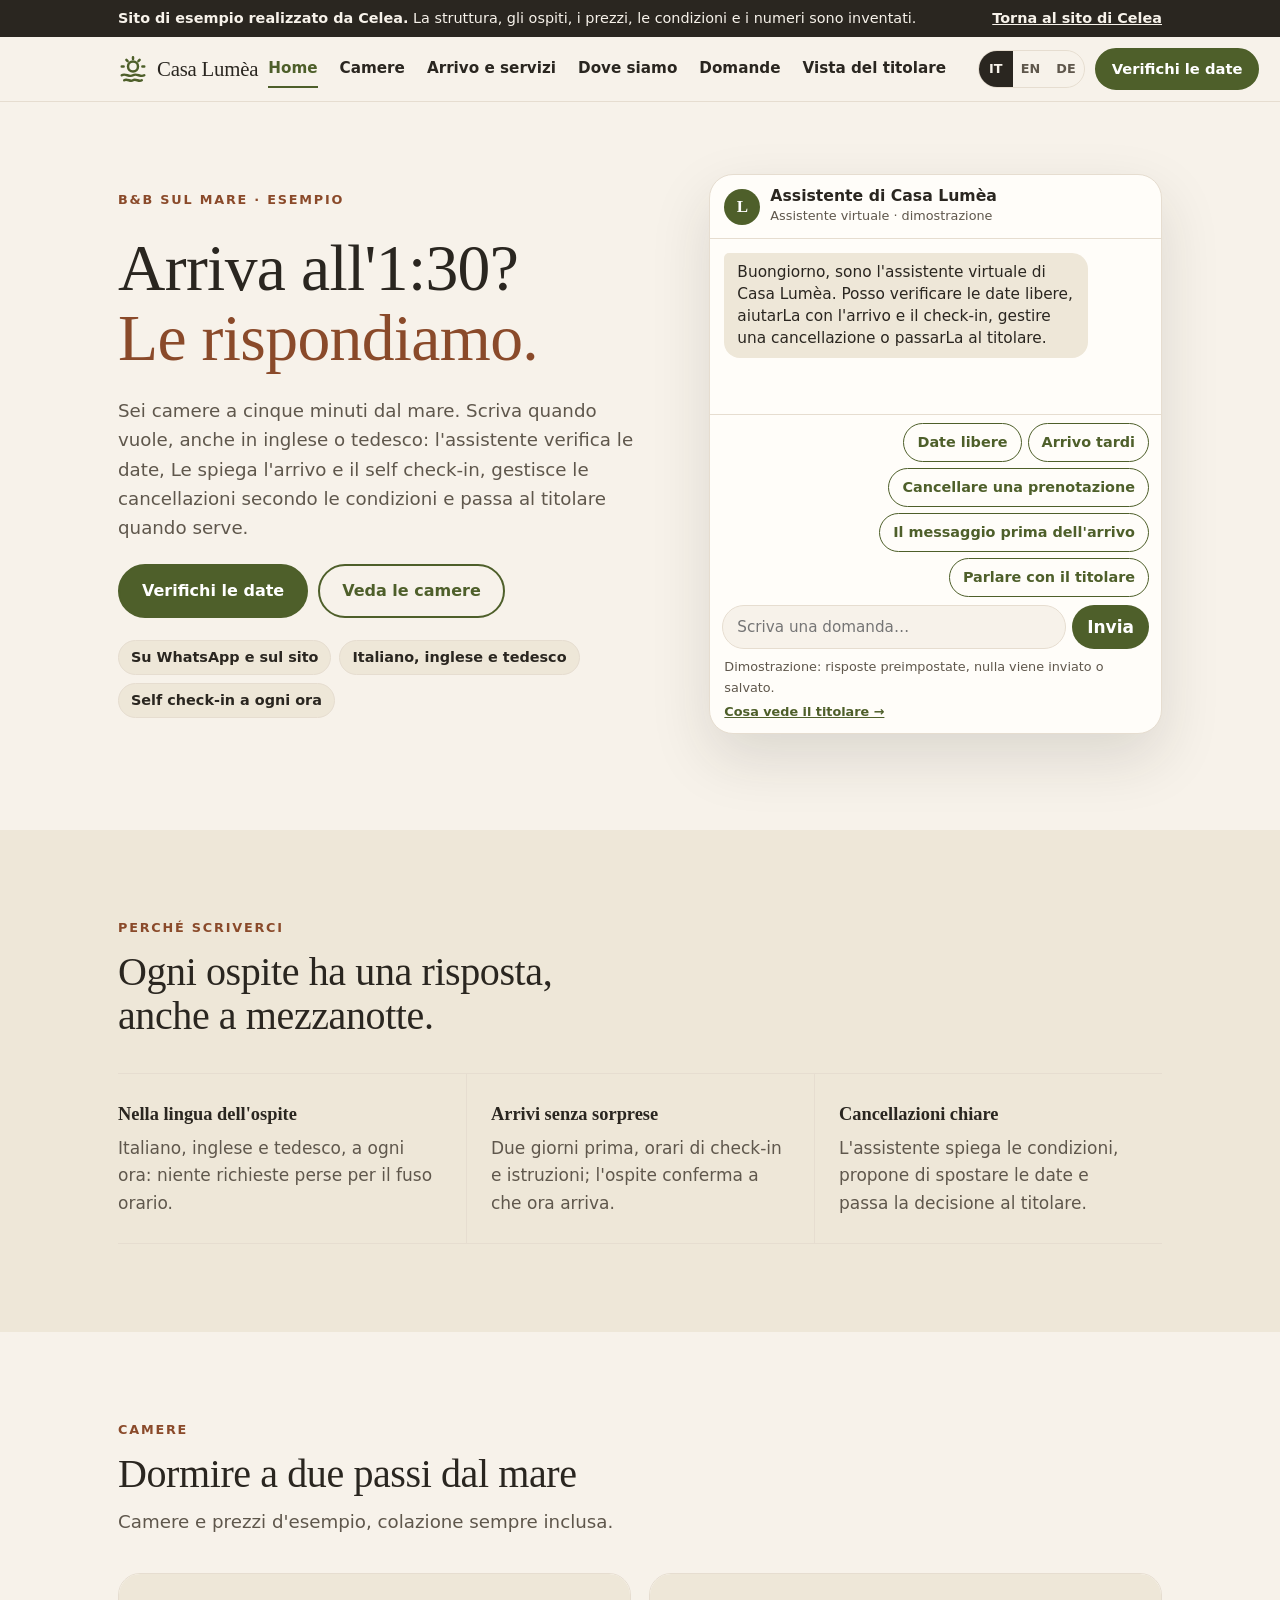
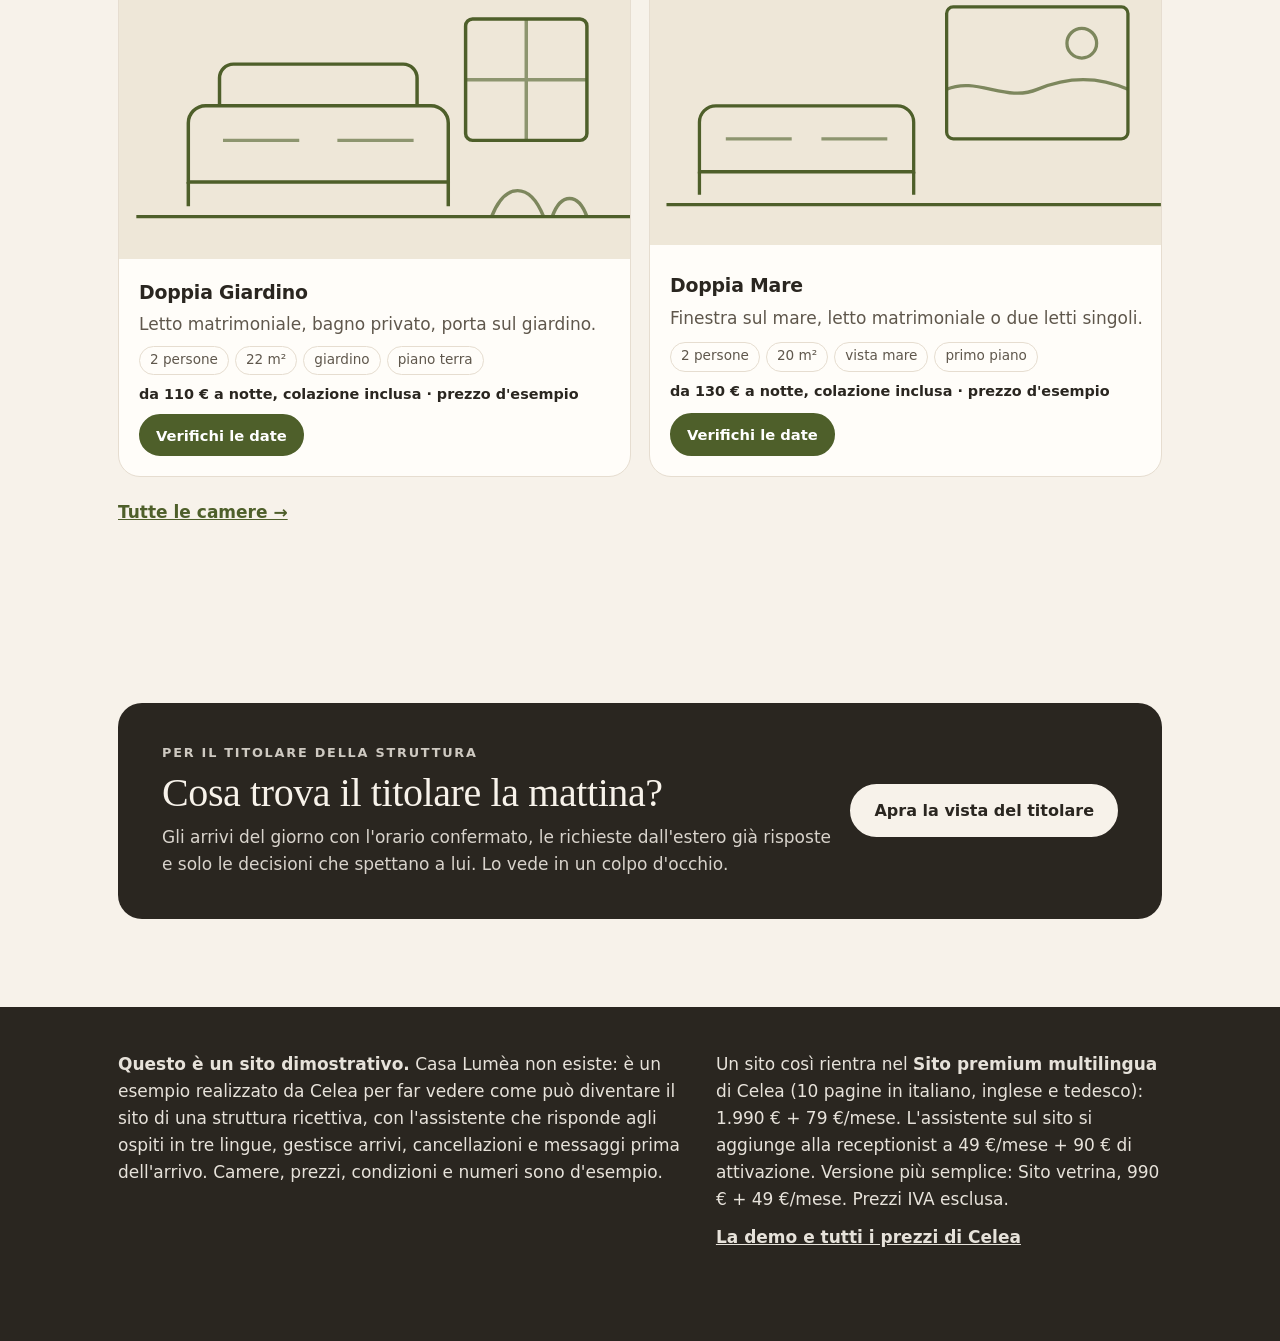
==== casa-lumea/index.html @ cb716c83 "Add files via upload" ====
<!doctype html>
<html lang="it">
<head>
<meta charset="utf-8">
<meta name="viewport" content="width=device-width,initial-scale=1,viewport-fit=cover">
<meta name="robots" content="noindex">
<link rel="icon" href="../favicon.svg" type="image/svg+xml">
</head>
<body>
<title>Casa Lumèa · B&B sul mare (sito di esempio)</title>
<meta name="description" content="Sito di esempio realizzato da Celea per un B&B inventato: camere, arrivo e self check-in, assistente virtuale che risponde agli ospiti in tre lingue, gestisce cancellazioni e messaggi prima dell'arrivo, e la vista del titolare.">
<meta name="robots" content="noindex">
<style>
:root{--bg:#F7F2EA;--surface:#FFFDF9;--ink:#2A2620;--muted:#5F574C;--line:#E6DDD0;--acc:#4E5F2A;--acc-ink:#FFFFFF;--acc-text:#4E5F2A;--label:#8A4A2A;--soft:#EEE7D8;--warn:#A1470F;--band:#2A2620;--band-ink:#F7F2EA;--shadow:rgba(42,38,32,.13);--ok-bg:#E1E8CF;--ok-ink:#33401A;--wa-bg:#0B141A;--wa-bub:#FFFFFF;--f-display:'Young Serif',Georgia,serif;--f-body:'Nunito Sans',ui-sans-serif,system-ui,sans-serif;--w-display:400;--w-h3:800;--track:-.01em;--r:20px;}
@media (prefers-color-scheme: dark){:root:not([data-theme="light"]){--bg:#171511;--surface:#211E18;--ink:#F1ECE3;--muted:#B5AB9C;--line:#352F26;--acc:#C3D08F;--acc-ink:#1C2108;--acc-text:#CAD69A;--label:#E3A17E;--soft:#2A261E;--warn:#A1470F;--band:#0F0D0A;--band-ink:#F1ECE3;--shadow:rgba(0,0,0,.45);--ok-bg:#37431E;--ok-ink:#E5EDC9;--wa-bg:#0B141A;--wa-bub:#FFFFFF;color-scheme:dark}}
:root[data-theme="dark"]{--bg:#171511;--surface:#211E18;--ink:#F1ECE3;--muted:#B5AB9C;--line:#352F26;--acc:#C3D08F;--acc-ink:#1C2108;--acc-text:#CAD69A;--label:#E3A17E;--soft:#2A261E;--warn:#A1470F;--band:#0F0D0A;--band-ink:#F1ECE3;--shadow:rgba(0,0,0,.45);--ok-bg:#37431E;--ok-ink:#E5EDC9;--wa-bg:#0B141A;--wa-bub:#FFFFFF;color-scheme:dark}
*{box-sizing:border-box}
html{scroll-behavior:smooth;-webkit-text-size-adjust:100%}
@media (prefers-reduced-motion:reduce){html{scroll-behavior:auto}*{animation:none!important;transition:none!important}}
body{background:var(--bg);color:var(--ink);font-family:var(--f-body);font-size:17px;line-height:1.6;margin:0;overflow-x:hidden}
h1,h2,h3{font-family:var(--f-display);line-height:1.08;letter-spacing:var(--track,-.02em);margin:0;text-wrap:balance;font-weight:var(--w-display,800)}
h1{font-size:clamp(2.2rem,6.4vw,4.1rem)}
h2{font-size:clamp(1.65rem,4vw,2.5rem)}
h3{font-size:1.18rem;font-weight:var(--w-h3,700);letter-spacing:-.01em}
p{margin:0}
a{color:var(--acc-text)}
button{font:inherit}
:focus-visible{outline:3px solid var(--acc-text);outline-offset:3px;border-radius:6px}
.wrap{max-width:1140px;margin-inline:auto;padding-inline:16px}
@media (min-width:900px){.wrap{padding-inline:48px}}
.skip{position:absolute;left:-9999px;top:8px;z-index:100;background:var(--surface);color:var(--ink);padding:10px 14px;border-radius:10px}
.skip:focus{left:8px}
section{padding-block:64px}
@media (min-width:900px){section{padding-block:88px}}
.label{font-family:var(--f-body);font-size:.8rem;font-weight:700;letter-spacing:.14em;text-transform:uppercase;color:var(--label)}
.lead{font-size:1.14rem;color:var(--muted);max-width:60ch}
.head{display:grid;gap:12px;margin-bottom:36px;max-width:720px}
.muted{color:var(--muted)}
.small{font-size:.9rem}
.btn{display:inline-flex;align-items:center;justify-content:center;gap:8px;min-height:48px;padding:12px 22px;border-radius:999px;font-family:var(--f-body);font-weight:700;font-size:1rem;text-decoration:none;border:2px solid var(--acc);cursor:pointer;background:var(--acc);color:var(--acc-ink);text-align:center}
.btn.line{background:transparent;color:var(--acc-text);border-color:currentColor}
.btn.sm{min-height:40px;padding:7px 15px;font-size:.92rem}
.cta{display:flex;flex-wrap:wrap;gap:10px}
.alt{background:var(--soft)}

/* banda d'esempio */
.sample{background:var(--band);color:var(--band-ink);font-size:.9rem;line-height:1.45}
.sample .wrap{display:flex;flex-wrap:wrap;gap:4px 14px;align-items:center;justify-content:space-between;padding-block:8px}
.sample a{color:var(--band-ink);font-weight:700}

/* intestazione */
header.top{position:sticky;top:0;z-index:20;background:color-mix(in srgb,var(--bg) 92%,transparent);backdrop-filter:blur(10px);-webkit-backdrop-filter:blur(10px);border-bottom:1px solid var(--line)}
header.top .wrap{display:flex;align-items:center;gap:10px;min-height:64px}
.brand{display:flex;align-items:center;gap:9px;font-family:var(--f-display);font-weight:var(--w-display,800);font-size:1.3rem;color:var(--ink);text-decoration:none;margin-right:auto;white-space:nowrap;letter-spacing:-.01em}
.brand svg{width:30px;height:30px;color:var(--acc-text);flex:none}
nav.menu{display:none;gap:22px}
nav.menu a{color:var(--ink);text-decoration:none;font-weight:600;font-size:.95rem;padding:6px 0;border-bottom:2px solid transparent;white-space:nowrap}
nav.menu a[aria-current="page"]{border-color:var(--acc-text);color:var(--acc-text)}
nav.menu a .badge,.drawer-nav .badge{display:inline-block;min-width:1.4em;padding:0 5px;margin-left:5px;border-radius:999px;background:var(--warn);color:#fff;font-size:.75rem;text-align:center;line-height:1.4em}
.langs{display:flex;border:1px solid var(--line);border-radius:999px;overflow:hidden;flex:none}
.langs button{appearance:none;border:0;background:transparent;color:var(--muted);font-weight:700;font-size:.8rem;padding:7px 8px;cursor:pointer;min-width:34px;min-height:36px}
.langs button[aria-pressed="true"]{background:var(--ink);color:var(--bg)}
.menu-btn{appearance:none;border:1px solid var(--line);background:var(--surface);color:var(--ink);border-radius:999px;width:40px;height:40px;padding:0;display:grid;place-items:center;cursor:pointer;flex:none}
@media (max-width:400px){.brand{font-size:1.1rem;gap:6px}.brand svg{width:24px;height:24px}.langs button{min-width:30px;padding:6px 4px}header.top .wrap{gap:6px}}
.hcta{display:none}
@media (min-width:1020px){nav.menu{display:flex}.menu-btn{display:none}}
@media (min-width:640px){.hcta{display:inline-flex}}
.drawer-nav{display:none;border-top:1px solid var(--line);background:var(--bg)}
.drawer-nav.open{display:block}
.drawer-nav a{display:block;padding:14px 16px;border-bottom:1px solid var(--line);color:var(--ink);text-decoration:none;font-weight:700}
.drawer-nav a[aria-current="page"]{color:var(--acc-text)}

/* hero */
.hero{padding-block:44px 64px}
.hero .wrap{display:grid;gap:36px;grid-template-columns:minmax(0,1fr)}
@media (min-width:960px){.hero .wrap{grid-template-columns:1.08fr .92fr;align-items:center;gap:60px}.hero{padding-block:72px 96px}}
.hero-text{display:grid;gap:22px;min-width:0}
.hero h1 em{font-style:normal;color:var(--acc-text)}
.facts{display:flex;flex-wrap:wrap;gap:8px;list-style:none;padding:0;margin:0}
.facts li{background:var(--soft);border:1px solid var(--line);border-radius:999px;padding:5px 12px;font-size:.9rem;font-weight:700}

/* chat */
.chat{background:var(--surface);border:1px solid var(--line);border-radius:24px;display:flex;flex-direction:column;height:560px;max-height:82vh;min-width:0;overflow:hidden;box-shadow:0 24px 60px var(--shadow)}
.chat-h{display:flex;gap:10px;align-items:center;padding:12px 14px;border-bottom:1px solid var(--line)}
.avatar{width:36px;height:36px;border-radius:50%;background:var(--acc);color:var(--acc-ink);display:grid;place-items:center;font-weight:800;font-family:var(--f-display);flex:none}
.chat-h .who{min-width:0;flex:1}
.chat-h b{display:block;line-height:1.2;font-size:.98rem}
.chat-h small{color:var(--muted);font-size:.8rem;display:block}
.chat-h .x{appearance:none;border:0;background:transparent;color:var(--ink);font-size:1.5rem;line-height:1;cursor:pointer;padding:4px 8px;border-radius:8px}
.log{flex:1;overflow-y:auto;padding:14px;display:flex;flex-direction:column;gap:8px;overscroll-behavior:contain}
.m{max-width:86%;padding:9px 13px;border-radius:16px;font-size:.96rem;line-height:1.42;overflow-wrap:anywhere;white-space:pre-line}
.m.a{align-self:flex-start;background:var(--soft);border-top-left-radius:5px}
.m.u{align-self:flex-end;background:var(--acc);color:var(--acc-ink);border-top-right-radius:5px}
.m.s{align-self:center;background:transparent;border:1px dashed var(--line);color:var(--muted);font-size:.83rem;text-align:center;max-width:94%}
.m.r{align-self:flex-start;background:var(--surface);border:1px solid var(--line);border-left:4px solid var(--acc-text);border-radius:12px;max-width:92%}
.m.r .tag{display:block;font-size:.75rem;font-weight:700;letter-spacing:.08em;text-transform:uppercase;color:var(--label);margin-bottom:3px}
.typing{align-self:flex-start;color:var(--muted);font-size:.85rem;padding:2px 6px}
.opts{display:flex;flex-wrap:wrap;gap:6px;padding:8px 12px;justify-content:flex-end;border-top:1px solid var(--line)}
.opts button{appearance:none;border:1.5px solid var(--acc-text);background:var(--surface);color:var(--acc-text);border-radius:999px;padding:7px 13px;font-size:.9rem;font-weight:700;cursor:pointer;min-height:38px}
.opts button:hover{background:var(--soft)}
.chat form{display:flex;gap:6px;padding:0 12px 8px}
.chat input{flex:1;min-width:0;border:1px solid var(--line);background:var(--bg);color:var(--ink);border-radius:999px;padding:9px 14px;font:inherit;font-size:.95rem}
.chat form button{appearance:none;border:0;background:var(--acc);color:var(--acc-ink);border-radius:999px;padding:0 15px;font-weight:700;cursor:pointer;min-height:40px}
.chat-note{font-size:.8rem;color:var(--muted);padding:0 14px 10px;display:flex;flex-wrap:wrap;justify-content:space-between;gap:4px 12px}
.chat-note a{font-weight:700}
.fab{position:fixed;right:16px;bottom:16px;z-index:30;display:none;align-items:center;gap:8px;border:0;background:var(--acc);color:var(--acc-ink);border-radius:999px;padding:13px 18px;font-weight:700;box-shadow:0 10px 30px var(--shadow);cursor:pointer}
.fab.show{display:inline-flex}
.dock{position:fixed;inset:auto 16px 16px auto;z-index:40;width:min(400px,calc(100vw - 32px))}
.dock .chat{height:min(600px,calc(100dvh - 32px));max-height:none}
@media (max-width:600px){.dock{inset:0;width:auto}.dock .chat{height:100dvh;border-radius:0;border:0}}

/* blocchi comuni */
.grid2{display:grid;gap:28px}
@media (min-width:860px){.grid2{grid-template-columns:1fr 1fr;gap:56px}}
.grid3{display:grid;gap:16px}
@media (min-width:760px){.grid3{grid-template-columns:repeat(3,1fr)}}
.card{background:var(--surface);border:1px solid var(--line);border-radius:var(--r,18px);padding:22px;display:grid;gap:8px;align-content:start;min-width:0}
.card p{color:var(--muted)}
.list{display:grid;border-top:1px solid var(--line)}
@media (min-width:760px){.list{grid-template-columns:1fr 1fr;column-gap:48px}}
.list>div{display:grid;gap:4px;padding:18px 0;border-bottom:1px solid var(--line)}
.list p{color:var(--muted)}
.steps{list-style:none;margin:0;padding:0;display:grid;gap:14px;counter-reset:s}
@media (min-width:860px){.steps{grid-template-columns:repeat(3,1fr)}}
.steps li{background:var(--surface);border:1px solid var(--line);border-radius:var(--r,18px);padding:22px;display:grid;gap:6px;align-content:start}
.steps li::before{counter-increment:s;content:counter(s);font-family:var(--f-display);font-weight:var(--w-display,800);font-size:1.7rem;color:var(--acc-text);line-height:1}
.steps p{color:var(--muted)}
table{border-collapse:collapse;width:100%;font-variant-numeric:tabular-nums}
td,th{text-align:left;padding:11px 0;border-bottom:1px solid var(--line);vertical-align:top}
th{font-weight:700;padding-right:12px}
td:last-child{text-align:right}
.kv{display:grid;gap:4px}
.kv .v{font-weight:700}
.note{border-left:4px solid var(--warn);padding:12px 16px;background:var(--surface);border-radius:0 12px 12px 0}
.faq{display:grid;border-top:1px solid var(--line);max-width:820px}
.faq details{border-bottom:1px solid var(--line)}
.faq summary{cursor:pointer;padding:18px 0;font-weight:700;font-size:1.05rem;list-style-position:outside}
.faq .ans{padding-bottom:18px;color:var(--muted);max-width:68ch}
.band-cta{display:grid;gap:18px;align-items:center;background:var(--ink);color:var(--bg);border-radius:24px;padding:32px 24px}
.band-cta p{opacity:.85}
.band-cta .btn{background:var(--bg);color:var(--ink);border-color:var(--bg)}
@media (min-width:860px){.band-cta{grid-template-columns:1fr auto;padding:40px 44px}}
.strip{display:grid;gap:0;border-block:1px solid var(--line)}
@media (min-width:760px){.strip{grid-template-columns:repeat(3,1fr)}}
.strip>div{padding:22px 0;display:grid;gap:6px}
@media (min-width:760px){.strip>div{padding:26px 24px}.strip>div+div{border-left:1px solid var(--line)}.strip>div:first-child{padding-left:0}}
.strip b{font-family:var(--f-display);font-size:1.15rem;font-weight:var(--w-h3,700)}
.strip p{color:var(--muted)}

/* vista del titolare */
.owner-top{display:grid;gap:10px;margin-bottom:28px}
.ex{display:inline-block;background:var(--soft);border:1px dashed var(--line);border-radius:999px;padding:4px 12px;font-size:.85rem;color:var(--muted);font-weight:700;justify-self:start}
.kpis{display:grid;grid-template-columns:repeat(2,minmax(0,1fr));gap:12px;margin-bottom:28px}
@media (min-width:860px){.kpis{grid-template-columns:repeat(4,1fr)}}
.kpi{background:var(--surface);border:1px solid var(--line);border-radius:16px;padding:16px;display:grid;gap:2px}
.kpi b{font-family:var(--f-display);font-size:2rem;line-height:1.1;font-variant-numeric:tabular-nums}
.kpi span{color:var(--muted);font-size:.9rem;line-height:1.35}
.panel{background:var(--surface);border:1px solid var(--line);border-radius:20px;padding:20px;display:grid;gap:12px;align-content:start;min-width:0}
.panel h3{font-size:1.1rem}
.rows{display:grid}
.row{display:grid;grid-template-columns:auto 1fr;gap:4px 12px;padding:11px 0;border-bottom:1px solid var(--line);align-items:start}
.row:last-child{border-bottom:0}
.row time{font-variant-numeric:tabular-nums;font-weight:700;color:var(--muted);min-width:3.2em}
.row .t{min-width:0}
.row .t small{display:block;color:var(--muted);font-size:.86rem}
.pill{display:inline-block;border-radius:999px;padding:1px 9px;font-size:.78rem;font-weight:700;margin:2px 4px 0 0;border:1px solid var(--line)}
.pill.ok{background:var(--ok-bg);color:var(--ok-ink);border-color:transparent}
.pill.wait{background:var(--soft);color:var(--ink)}
.pill.alert{background:var(--warn);color:#fff;border-color:transparent}
.owner-grid{display:grid;gap:16px}
@media (min-width:960px){.owner-grid{grid-template-columns:1.2fr .8fr}}
.phone{background:var(--ink);border-radius:30px;padding:12px;max-width:330px;width:100%;justify-self:center}
.phone .scr{background:var(--wa-bg);border-radius:22px;padding:14px;display:grid;gap:8px;min-height:300px;align-content:start}
.phone .bub{background:var(--wa-bub);color:#1b1b1b;border-radius:12px;border-top-left-radius:4px;padding:9px 11px;font-size:.9rem;line-height:1.4;max-width:92%;box-shadow:0 1px 1px rgba(0,0,0,.08);white-space:pre-line}
.phone .me{justify-self:end;background:#D9FDD3;border-top-left-radius:12px;border-top-right-radius:4px}
.phone .who{color:#e9edef;font-size:.85rem;font-weight:700;padding:2px 4px 6px}
.live:empty::before{content:attr(data-empty);color:var(--muted);font-size:.92rem}

footer.site{background:var(--band);color:var(--band-ink);padding-block:44px 90px}
footer.site .wrap{display:grid;gap:14px}
footer.site p{max-width:74ch;opacity:.92}
footer.site a{color:var(--band-ink);font-weight:700}
footer.site .cols{display:grid;gap:18px}
@media (min-width:860px){footer.site .cols{grid-template-columns:1.3fr 1fr}}
[tabindex="-1"]:focus{outline:none}
.phone{align-self:start}
.hcta{white-space:nowrap}
@media (min-width:1020px) and (max-width:1239px){.hcta{display:none}}

h3{font-family:var(--f-body)}.hero h1 em{font-style:normal;color:var(--label)}.steps li::before,.kpi b{font-weight:400}.rooms{display:grid;gap:18px}@media (min-width:760px){.rooms{grid-template-columns:1fr 1fr}}.room{background:var(--surface);border:1px solid var(--line);border-radius:22px;overflow:hidden;display:grid;min-width:0}.room .art{background:var(--soft);aspect-ratio:16/8;color:var(--acc-text)}.room .art svg{width:100%;height:100%}.room .body{padding:20px;display:grid;gap:8px}.room ul{list-style:none;padding:0;margin:0;display:flex;flex-wrap:wrap;gap:6px}.room li{border:1px solid var(--line);border-radius:999px;padding:2px 10px;font-size:.85rem;color:var(--muted)}.room .from{font-weight:800}
</style>
<a class="skip" id="skip" href="#home">Vai al contenuto</a>
<div class="sample" role="note"><div class="wrap"><span id="band"></span><a id="back" href="https://www.celea.it/">Torna al sito di Celea</a></div></div>
<svg width="0" height="0" style="position:absolute" aria-hidden="true"><symbol id="logo" viewBox="0 0 24 24"><circle cx="12" cy="10" r="4" fill="none" stroke="currentColor" stroke-width="2"/><path d="M12 2.5v1.5M4.5 10H3M21 10h-1.5M6.7 4.7l1 1M17.3 4.7l-1 1M3 17c3-2 6 2 9 0s6 2 9 0M5 21c2.4-1.5 4.8 1.5 7 0s4.6 1.5 7 0" fill="none" stroke="currentColor" stroke-width="2" stroke-linecap="round"/></symbol></svg>
<header class="top">
  <div class="wrap">
    <a class="brand" href="#home" data-go="home"><svg aria-hidden="true"><use href="#logo"/></svg>Casa Lumèa</a>
    <nav class="menu" id="nav" aria-label="Menu"></nav>
    <div class="langs" id="langs" role="group"><button type="button" data-l="it" lang="it" aria-label="Italiano">IT</button><button type="button" data-l="en" lang="en" aria-label="English">EN</button><button type="button" data-l="de" lang="de" aria-label="Deutsch">DE</button></div>
    <button class="menu-btn" id="menu-btn" type="button" aria-expanded="false" aria-controls="drawer-nav" aria-label="Menu"><svg width="20" height="20" viewBox="0 0 24 24" aria-hidden="true"><path d="M4 7h16M4 12h16M4 17h16" stroke="currentColor" stroke-width="2" stroke-linecap="round"/></svg></button>
    <a class="btn sm hcta" id="hcta" href="#home" data-chat="start">Chat</a>
  </div>
  <nav class="drawer-nav" id="drawer-nav" aria-label="Menu"></nav>
</header>
<main id="main" tabindex="-1"></main>
<div id="chat-park" hidden></div>
<div class="dock" id="dock" hidden>
  <div class="chat" id="chat">
    <div class="chat-h"><span class="avatar" aria-hidden="true">L</span><div class="who"><b id="chat-name"></b><small id="chat-sub"></small></div><button class="x" id="chat-x" type="button" hidden>×</button></div>
    <div class="log" id="log" role="log" aria-live="polite"></div>
    <div class="opts" id="opts"></div>
    <form id="chat-form" autocomplete="off"><input id="chat-input" type="text" maxlength="200"><button id="chat-send" type="submit">Invia</button></form>
    <p class="chat-note"><span id="chat-note"></span><a id="chat-owner" href="#titolare" data-go="titolare"></a></p>
  </div>
</div>
<button class="fab" id="fab" type="button"><svg width="18" height="18" viewBox="0 0 24 24" aria-hidden="true"><path d="M4 5h16v11H9l-5 4z" fill="none" stroke="currentColor" stroke-width="2" stroke-linejoin="round"/></svg><span id="fab-t">Chat</span></button>
<footer class="site" id="foot"></footer>
<script>
window.SITE={i18n:{}};
(function(){
var CELEA="https://www.celea.it/";
var ART={
g:'<svg viewBox="0 0 320 160" aria-hidden="true" fill="none" stroke="currentColor" stroke-width="2"><rect x="200" y="26" width="70" height="70" rx="4"/><path d="M235 26v70M200 61h70" opacity=".6"/><path d="M40 120h150v-34a10 10 0 0 0-10-10H50a10 10 0 0 0-10 10z"/><path d="M40 120v14M190 120v14M58 76V60a8 8 0 0 1 8-8h98a8 8 0 0 1 8 8v16"/><path d="M60 96h44M126 96h44" opacity=".6"/><path d="M215 140c8-20 22-20 30 0M250 140c5-14 15-14 20 0" opacity=".7"/><path d="M10 140h300"/></svg>',
m:'<svg viewBox="0 0 320 160" aria-hidden="true" fill="none" stroke="currentColor" stroke-width="2"><rect x="180" y="20" width="110" height="80" rx="4"/><path d="M180 70c18-8 36 8 55 0s37-8 55 0" opacity=".7"/><circle cx="262" cy="42" r="9" opacity=".7"/><path d="M30 120h130v-30a10 10 0 0 0-10-10H40a10 10 0 0 0-10 10z"/><path d="M30 120v14M160 120v14"/><path d="M46 100h40M104 100h40" opacity=".6"/><path d="M10 140h300"/></svg>',
c:'<svg viewBox="0 0 320 160" aria-hidden="true" fill="none" stroke="currentColor" stroke-width="2"><path d="M200 100V40a30 30 0 0 1 60 0v60z"/><path d="M230 10v90" opacity=".6"/><path d="M40 120h130v-30a10 10 0 0 0-10-10H50a10 10 0 0 0-10 10z"/><path d="M40 120v14M170 120v14"/><circle cx="105" cy="56" r="10" opacity=".7"/><path d="M105 46V30M10 140h300"/></svg>',
s:'<svg viewBox="0 0 320 160" aria-hidden="true" fill="none" stroke="currentColor" stroke-width="2"><path d="M190 30h110v70H190z"/><path d="M190 76h110" opacity=".6"/><path d="M200 76c10-6 20 6 30 0s20-6 30 0 20 6 30 0" opacity=".7"/><path d="M196 100v34M294 100v34M190 112h110" opacity=".7"/><path d="M30 120h140v-30a10 10 0 0 0-10-10H40a10 10 0 0 0-10 10z"/><path d="M30 120v14M170 120v14M48 80V64a8 8 0 0 1 8-8h88a8 8 0 0 1 8 8v16"/><path d="M10 140h300"/></svg>'
};
var ROOMS=[
 {k:"g",p:"110",it:["Doppia Giardino","Letto matrimoniale, bagno privato, porta sul giardino.",["2 persone","22 m²","giardino","piano terra"]],en:["Garden Double","Double bed, private bathroom, door onto the garden.",["2 guests","22 m²","garden","ground floor"]],de:["Doppelzimmer Garten","Doppelbett, eigenes Bad, Tür zum Garten.",["2 Personen","22 m²","Garten","Erdgeschoss"]]},
 {k:"m",p:"130",it:["Doppia Mare","Finestra sul mare, letto matrimoniale o due letti singoli.",["2 persone","20 m²","vista mare","primo piano"]],en:["Sea Double","Sea-view window, double or twin beds.",["2 guests","20 m²","sea view","first floor"]],de:["Doppelzimmer Meer","Fenster zum Meer, Doppelbett oder zwei Einzelbetten.",["2 Personen","20 m²","Meerblick","erster Stock"]]},
 {k:"c",p:"95",it:["Camera Corte","Silenziosa, sulla corte interna, ideale per chi arriva tardi.",["2 persone","18 m²","corte interna","accesso diretto"]],en:["Courtyard Room","Quiet, on the inner courtyard, ideal for late arrivals.",["2 guests","18 m²","inner courtyard","direct access"]],de:["Hofzimmer","Ruhig, zum Innenhof, ideal für späte Ankünfte.",["2 Personen","18 m²","Innenhof","direkter Zugang"]]},
 {k:"s",p:"155",it:["Suite Terrazza","Terrazza privata vista mare, zona giorno con divano letto.",["fino a 4 persone","35 m²","terrazza privata","ultimo piano"]],en:["Terrace Suite","Private sea-view terrace, living area with sofa bed.",["up to 4 guests","35 m²","private terrace","top floor"]],de:["Terrassensuite","Private Terrasse mit Meerblick, Wohnbereich mit Schlafsofa.",["bis zu 4 Personen","35 m²","private Terrasse","oberstes Geschoss"]]}
];
var FROM={it:function(p){return "da "+p+" € a notte, colazione inclusa · prezzo d'esempio";},en:function(p){return "from €"+p+" a night, breakfast included · sample price";},de:function(p){return "ab "+p+" € pro Nacht, inkl. Frühstück · Beispielpreis";}};
var ASK={it:"Verifichi le date",en:"Check dates",de:"Termine prüfen"};
function rooms(l,n){return '<div class="rooms">'+ROOMS.slice(0,n||4).map(function(r){var t=r[l];return '<article class="room"><div class="art" role="img" aria-label="'+t[0]+'">'+ART[r.k]+'</div><div class="body"><h3>'+t[0]+'</h3><p class="muted">'+t[1]+'</p><ul>'+t[2].map(function(x){return "<li>"+x+"</li>";}).join("")+'</ul><p class="from small">'+FROM[l](r.p)+'</p><div class="cta"><a class="btn sm" href="#home" data-chat="dl">'+ASK[l]+'</a></div></div></article>';}).join("")+'</div>';}
var PHONE='<div class="phone" aria-label="WhatsApp"><div class="scr"><div class="who">Casa Lumèa</div><div class="bub">Welcome to Casa Lumèa! We look forward to seeing you on Friday. Check-in 15:00–20:00; after 20:00, self check-in with the code we send you on the day. Free parking in the courtyard.\nWhat time do you expect to arrive? Reply 1 before 18:00, 2 between 18:00 and 22:00, 3 after 22:00.</div><div class="bub me">3</div><div class="bub">No problem! On the day of arrival we\'ll send you the door code and step-by-step instructions.</div></div></div>';

/* ======================= ITALIANO ======================= */
SITE.i18n.it={
band:"<b>Sito di esempio realizzato da Celea.</b> La struttura, gli ospiti, i prezzi, le condizioni e i numeri sono inventati.",
back:"Torna al sito di Celea",
cta:"Verifichi le date",
nav:[["home","Home"],["camere","Camere"],["soggiorno","Arrivo e servizi"],["dove","Dove siamo"],["domande","Domande"],["titolare","Vista del titolare"]],
titles:{home:"Casa Lumèa · B&B sul mare (sito di esempio)",camere:"Camere · Casa Lumèa (esempio)",soggiorno:"Arrivo e servizi · Casa Lumèa (esempio)",dove:"Dove siamo · Casa Lumèa (esempio)",domande:"Domande · Casa Lumèa (esempio)",titolare:"Vista del titolare · Casa Lumèa (esempio)"},
desc:{home:"Sito di esempio di Celea per un B&B inventato: l'assistente risponde agli ospiti a ogni ora in italiano, inglese e tedesco, gestisce arrivi tardi, cancellazioni secondo le condizioni e il messaggio prima dell'arrivo.",titolare:"Cosa trova il titolare la mattina: arrivi con orario confermato, cancellazioni da decidere, richieste dall'estero. Dati d'esempio."},
ui:{menu:"Menu",skip:"Vai al contenuto",fab:"Scriva alla struttura",placeholder:"Scriva una domanda…",send:"Invia",close:"Chiudi la chat",typing:"sta scrivendo…",demoNote:"Dimostrazione: risposte preimpostate, nulla viene inviato o salvato.",ownerLink:"Cosa vede il titolare →",liveEmpty:"Ancora nulla: provi la chat (per esempio «Cancellare una prenotazione») e torni qui.",livePill:"dalla chat di questa pagina",newEvents:"novità per il titolare",langs:"Lingua"},
chat:{name:"Assistente di Casa Lumèa",sub:"Assistente virtuale · dimostrazione",fb:"fb",
end:[["Ricomincia","start"],["Cosa vede il titolare","__owner"]],
kw:[[/cancell|annull|disdi|spost/i,"cc"],[/messaggio prima|promemoria|ricord|benvenut/i,"pr"],[/tardi|notte|arriv|check|codice|chiav/i,"at"],[/chiuso|chiusi|inverno|riapr|stagion/i,"ch"],[/colazion/i,"co"],[/dove|indirizz|parchegg|aeroporto|spiaggia|mare/i,"dv"],[/titolare|persona|operat|parlare|richiam|umano/i,"ti"],[/liber|disponib|camera|prenot|notti|prezz|costa/i,"dl"],[/english|deutsch|inglese|tedesco/i,"lg"]],
flows:{
start:{a:["%HI%, sono l'assistente virtuale di Casa Lumèa. Posso verificare le date libere, aiutarLa con l'arrivo e il check-in, gestire una cancellazione o passarLa al titolare."],o:[["Date libere","dl"],["Arrivo tardi","at"],["Cancellare una prenotazione","cc"],["Il messaggio prima dell'arrivo","pr"],["Parlare con il titolare","ti"]]},
fb:{a:["Mi scusi, sono un assistente dimostrativo con risposte preimpostate e non ho capito la richiesta. Posso aiutarLa con una di queste:"],o:[["Date libere","dl"],["Arrivo tardi","at"],["Cancellare una prenotazione","cc"],["Siete aperti in inverno?","ch"],["Parlare con il titolare","ti"]]},
dl:{u:"Avete una camera per due persone, tre notti, dal 12 del mese prossimo?",a:["Sì: per quelle tre notti sono libere la Doppia Giardino e la Suite Terrazza. Quale preferisce vedere?"],o:[["Doppia Giardino","dl1"],["Suite Terrazza","dl2"]]},
dl1:{u:"Doppia Giardino",a:["Doppia Giardino: letto matrimoniale, bagno privato, porta sul giardino, colazione inclusa. Tre notti: 330 € in totale (prezzo d'esempio).","Le mando il link per completare la prenotazione sul nostro sistema? Non chiedo mai i dati della carta in chat."],o:[["Sì, mandatemi il link","dl3"],["Prima ho una domanda","ti"]]},
dl2:{u:"Suite Terrazza",a:["Suite Terrazza: terrazza privata vista mare, fino a 4 persone, colazione inclusa. Tre notti: 465 € in totale (prezzo d'esempio).","Le mando il link per completare la prenotazione sul nostro sistema? Non chiedo mai i dati della carta in chat."],o:[["Sì, mandatemi il link","dl3"],["Prima ho una domanda","ti"]]},
dl3:{u:"Sì, mandatemi il link.",a:["Fatto: Le ho mandato il link del nostro sistema di prenotazione su WhatsApp. Le date restano bloccate per Lei per 30 minuti."],s:"Richiesta di prenotazione · date bloccate per 30 minuti",log:"Richiesta di prenotazione: 3 notti, 2 persone · link inviato · date bloccate 30 minuti"},
at:{u:"Il mio volo atterra tardi: arrivo verso l'1:30. È un problema?",a:["Nessun problema: Casa Lumèa ha il self check-in. Il giorno dell'arrivo Le mando su WhatsApp il codice della porta e della camera, con le istruzioni passo passo.","Vuole che avvisi il titolare dell'orario di arrivo?"],o:[["Sì, grazie","at1"],["Non serve","at2"]]},
at1:{u:"Sì, grazie.",a:["Fatto: il titolare sa che arriva verso l'1:30 e Le lascia accesa la luce dell'ingresso. La colazione è servita fino alle 10:30."],s:"Orario di arrivo comunicato al titolare",log:"Arrivo tardi: ospite verso l'1:30 · self check-in · codice da inviare il giorno dell'arrivo"},
at2:{u:"Non serve.",a:["Va bene. Il codice Le arriva comunque il giorno dell'arrivo. Buon viaggio!"]},
cc:{u:"Devo cancellare la prenotazione di sabato.",a:["Mi dispiace. L'ho trovata: Doppia Giardino, da sabato, due notti.","Secondo le condizioni della struttura la cancellazione è gratuita fino a 7 giorni prima dell'arrivo; dopo si paga la prima notte (condizioni d'esempio). Mancano 4 giorni. Preferisce spostare le date o cancellare?"],o:[["Spostare le date","cc1"],["Cancellare","cc2"]]},
cc1:{u:"Preferisco spostare le date.",a:["Posso proporLe la stessa camera da venerdì della settimana dopo, due notti, senza costi di modifica. Va bene?"],o:[["Sì, va bene","cc3"],["Preferisco cancellare","cc2"]]},
cc3:{u:"Sì, va bene.",a:["Fatto: prenotazione spostata a venerdì della settimana dopo, due notti, stessa camera. Il titolare è avvisato e Le arriva la conferma scritta."],s:"Prenotazione spostata · titolare avvisato",log:"Prenotazione spostata di una settimana, stessa camera · titolare avvisato"},
cc2:{u:"Cancello.",a:["D'accordo. Ho passato la richiesta al titolare, che oggi Le conferma per iscritto la cancellazione e l'eventuale addebito secondo le condizioni. Appena confermata, le date tornano disponibili per altri ospiti."],s:"Cancellazione passata al titolare",log:"Cancellazione richiesta: Doppia Giardino da sabato · a 4 giorni dall'arrivo: decide il titolare secondo le condizioni"},
pr:{u:"Che messaggio arriva prima dell'arrivo?",r:["Esempio del messaggio che l'ospite riceve su WhatsApp due giorni prima dell'arrivo","Benvenuti a Casa Lumèa! La aspettiamo venerdì. Check-in dalle 15:00 alle 20:00; dopo le 20:00 self check-in con il codice che Le mandiamo il giorno stesso. Parcheggio gratuito in cortile.\nA che ora pensa di arrivare? Risponda 1 prima delle 18, 2 tra le 18 e le 22, 3 dopo le 22.","WhatsApp · due giorni prima"],a:["L'ospite risponde con un numero. Provi Lei:"],o:[["1 · Prima delle 18","pr1"],["2 · Tra le 18 e le 22","pr2"],["3 · Dopo le 22","pr3"]]},
pr1:{u:"1",a:["Perfetto, La aspettiamo nel pomeriggio: il titolare L'accoglie di persona."],s:"Orario di arrivo registrato",log:"Orario di arrivo confermato: prima delle 18 · accoglienza di persona"},
pr2:{u:"2",a:["Perfetto. La reception è aperta fino alle 20:00: se arriva dopo, il giorno stesso Le mando il codice per il self check-in."],s:"Orario di arrivo registrato",log:"Orario di arrivo confermato: tra le 18 e le 22 · codice self check-in pronto"},
pr3:{u:"3",a:["Nessun problema: il giorno dell'arrivo Le mando il codice della porta e le istruzioni passo passo."],s:"Orario di arrivo registrato",log:"Orario di arrivo confermato: dopo le 22 · self check-in"},
ti:{u:"Posso parlare con il titolare?",a:["Certo. Preferisce essere richiamato o ricevere la risposta qui?"],o:[["Richiamatemi","ti1"],["Rispondete qui","ti2"]]},
ti1:{u:"Richiamatemi.",a:["D'accordo: il titolare La richiama appena possibile, con il riepilogo della conversazione già davanti."],s:"Richiesta passata al titolare",log:"Da richiamare: l'ospite chiede di parlare con il titolare"},
ti2:{u:"Rispondete qui.",a:["D'accordo: il titolare Le risponde qui appena possibile."],s:"Richiesta passata al titolare",log:"Da rispondere in chat: domanda per il titolare"},
ch:{u:"Siete aperti in inverno?",a:["Casa Lumèa è chiusa da novembre a marzo (date d'esempio), ma io rispondo lo stesso: posso raccogliere la Sua richiesta per la prossima stagione e il titolare Gliela conferma appena apre il calendario."],o:[["Sì, raccogliete la richiesta","ch1"],["No, grazie","start"]]},
ch1:{u:"Sì, raccogliete la richiesta.",a:["Fatto: ho annotato la richiesta. Le scriviamo su WhatsApp appena il calendario della nuova stagione è aperto."],s:"Richiesta salvata per la riapertura",log:"Richiesta durante la chiusura: da confermare all'apertura del calendario"},
co:{a:["La colazione è servita dalle 7:30 alle 10:30, dolce e salata, con prodotti del territorio. Senza glutine o senza lattosio su richiesta: basta dirlo prima dell'arrivo."]},
dv:{a:["Casa Lumèa è in Via del Faro 3 (indirizzo inventato), a cinque minuti a piedi dal mare. Parcheggio gratuito in cortile. Vuole che Le mandi le indicazioni su WhatsApp il giorno prima?"],o:[["Sì","at"],["No, grazie","start"]]},
lg:{a:["Rispondo in italiano, inglese e tedesco, a qualsiasi ora: può scrivermi nella lingua che preferisce."]}
}},
pages:{
home:`<section class="hero"><div class="wrap">
<div class="hero-text"><p class="label">B&amp;B sul mare · esempio</p>
<h1>Arriva all'1:30? <em>Le rispondiamo.</em></h1>
<p class="lead">Sei camere a cinque minuti dal mare. Scriva quando vuole, anche in inglese o tedesco: l'assistente verifica le date, Le spiega l'arrivo e il self check-in, gestisce le cancellazioni secondo le condizioni e passa al titolare quando serve.</p>
<div class="cta"><a class="btn" href="#home" data-chat="dl">Verifichi le date</a><a class="btn line" href="#camere" data-go="camere">Veda le camere</a></div>
<ul class="facts" aria-label="In breve"><li>Su WhatsApp e sul sito</li><li>Italiano, inglese e tedesco</li><li>Self check-in a ogni ora</li></ul></div>
<div data-chat-slot></div></div></section>
<section class="alt"><div class="wrap"><div class="head"><p class="label">Perché scriverci</p><h2>Ogni ospite ha una risposta, anche a mezzanotte.</h2></div>
<div class="strip"><div><b>Nella lingua dell'ospite</b><p>Italiano, inglese e tedesco, a ogni ora: niente richieste perse per il fuso orario.</p></div><div><b>Arrivi senza sorprese</b><p>Due giorni prima, orari di check-in e istruzioni; l'ospite conferma a che ora arriva.</p></div><div><b>Cancellazioni chiare</b><p>L'assistente spiega le condizioni, propone di spostare le date e passa la decisione al titolare.</p></div></div></div></section>
<section><div class="wrap"><div class="head"><p class="label">Camere</p><h2>Dormire a due passi dal mare</h2><p class="lead">Camere e prezzi d'esempio, colazione sempre inclusa.</p></div>%R2%
<p style="margin-top:22px"><a href="#camere" data-go="camere"><b>Tutte le camere →</b></a></p></div></section>
<section><div class="wrap"><div class="band-cta"><div><p class="label" style="color:inherit;opacity:.8">Per il titolare della struttura</p><h2 style="margin-top:8px">Cosa trova il titolare la mattina?</h2><p style="margin-top:10px">Gli arrivi del giorno con l'orario confermato, le richieste dall'estero già risposte e solo le decisioni che spettano a lui. Lo vede in un colpo d'occhio.</p></div><a class="btn" href="#titolare" data-go="titolare">Apra la vista del titolare</a></div></div></section>`,
camere:`<section><div class="wrap"><div class="head"><p class="label">Camere</p><h1>Le camere</h1><p class="lead">Camere e prezzi d'esempio. Per ognuna può verificare le date in chat: l'assistente Le risponde subito.</p></div>%R4%</div></section>`,
soggiorno:`<section><div class="wrap"><div class="head"><p class="label">Arrivo e servizi</p><h1>Il Suo soggiorno, passo per passo</h1></div>
<ol class="steps"><li><h3>Due giorni prima</h3><p>Le scriviamo su WhatsApp con orari e indicazioni e Le chiediamo a che ora pensa di arrivare.</p></li><li><h3>All'arrivo</h3><p>Check-in dalle 15:00 alle 20:00 con il titolare; dopo, self check-in con il codice che riceve il giorno stesso.</p></li><li><h3>Durante il soggiorno</h3><p>Colazione dalle 7:30 alle 10:30. Per qualsiasi cosa scriva all'assistente, anche di notte.</p></li></ol></div></section>
<section class="alt"><div class="wrap grid2"><div class="kv"><p class="label">Servizi</p><h2>Inclusi nel prezzo</h2><ul class="muted" style="margin:12px 0 0;padding-left:20px"><li>Colazione dolce e salata con prodotti del territorio</li><li>Parcheggio gratuito in cortile</li><li>Wi-Fi in tutte le camere</li><li>Biciclette su richiesta</li><li>Check-out entro le 11:00</li></ul></div>
<div class="kv"><p class="label">Condizioni (d'esempio)</p><h2>Cancellazioni</h2><p class="muted" style="margin-top:12px">Cancellazione gratuita fino a 7 giorni prima dell'arrivo; dopo, si paga la prima notte. Le eccezioni le decide sempre il titolare. Da novembre a marzo la struttura è chiusa: l'assistente raccoglie le richieste per la stagione successiva.</p><div class="cta" style="margin-top:16px"><a class="btn" href="#home" data-chat="pr">Veda il messaggio prima dell'arrivo</a></div></div></div></section>`,
dove:`<section><div class="wrap"><div class="head"><p class="label">Dove siamo</p><h1>A cinque minuti a piedi dal mare</h1></div>
<div class="grid2"><table aria-label="Orari"><tbody><tr><th scope="row">Check-in</th><td>15:00–20:00</td></tr><tr><th scope="row">Self check-in</th><td>dopo le 20:00, con codice</td></tr><tr><th scope="row">Colazione</th><td>7:30–10:30</td></tr><tr><th scope="row">Check-out</th><td>entro le 11:00</td></tr><tr><th scope="row">Stagione</th><td>aprile – ottobre</td></tr><tr><th scope="row">Assistente virtuale</th><td>sempre attivo</td></tr></tbody></table>
<div class="kv" style="gap:14px"><div class="kv"><span class="muted">Indirizzo (inventato)</span><span class="v">Via del Faro 3, Città</span></div><div class="kv"><span class="muted">Telefono e WhatsApp (inventati)</span><span class="v">000 000 0000</span></div><div class="kv"><span class="muted">Parcheggio</span><span class="v">Gratuito, in cortile</span></div><p class="note">Arriva di notte? Nessun problema: il giorno dell'arrivo riceve il codice della porta e le istruzioni passo passo su WhatsApp.</p></div></div></div></section>`,
domande:`<section><div class="wrap"><div class="head"><p class="label">Domande</p><h1>Le domande più frequenti</h1></div><div class="faq">
<details><summary>Con chi parlo quando scrivo di notte?</summary><div class="ans"><p>Con l'assistente virtuale della struttura, che si presenta sempre come tale. Verifica le date, spiega l'arrivo, gestisce le cancellazioni e passa la conversazione al titolare quando serve.</p></div></details>
<details><summary>Posso arrivare dopo mezzanotte?</summary><div class="ans"><p>Sì. Il giorno dell'arrivo riceve su WhatsApp il codice della porta e della camera, con le istruzioni passo passo.</p></div></details>
<details><summary>Come funziona la cancellazione?</summary><div class="ans"><p>L'assistente Le spiega le condizioni della struttura e Le propone, se possibile, di spostare le date. La cancellazione e l'eventuale addebito li conferma sempre il titolare, per iscritto.</p></div></details>
<details><summary>Devo dare i dati della carta in chat?</summary><div class="ans"><p>No, mai. La prenotazione si completa sul sistema di prenotazione della struttura, con il link che riceve.</p></div></details>
<details><summary>Siete aperti in inverno?</summary><div class="ans"><p>La struttura è chiusa da novembre a marzo, ma l'assistente risponde lo stesso e raccoglie le richieste per la nuova stagione.</p></div></details>
<details><summary>Parlate inglese o tedesco?</summary><div class="ans"><p>L'assistente risponde in italiano, inglese e tedesco, a qualsiasi ora.</p></div></details>
</div></div></section>`,
titolare:`<section><div class="wrap"><div class="owner-top"><p class="label">Vista del titolare</p><h1>Cosa ha fatto l'assistente mentre Lei dormiva</h1><p class="lead">Ogni mattina il titolare trova gli arrivi del giorno con l'orario confermato, le domande degli ospiti stranieri già risposte e solo le decisioni che spettano a lui, come una cancellazione fuori termine.</p><span class="ex">Dati d'esempio: la struttura e gli ospiti sono inventati</span></div>
<div class="kpis"><div class="kpi"><b>11</b><span>messaggi tra le 21:00 e le 8:00, 6 in inglese o tedesco</span></div><div class="kpi"><b>2</b><span>richieste di prenotazione con link inviato</span></div><div class="kpi"><b>4</b><span>orari di arrivo confermati per oggi</span></div><div class="kpi"><b>1</b><span>cancellazione da decidere</span></div></div>
<div class="owner-grid"><div class="panel"><h3>Arrivi di oggi</h3><div class="rows">
<div class="row"><time>15:30</time><div class="t">Doppia Giardino · famiglia K. (scrive in tedesco)<br><span class="pill ok">Arrivo confermato: prima delle 18</span></div></div>
<div class="row"><time>19:00</time><div class="t">Suite Terrazza · J. e M. (scrivono in inglese)<br><span class="pill ok">Arrivo confermato: tra le 18 e le 22</span></div></div>
<div class="row"><time>01:30</time><div class="t">Camera Corte · S. P.<small>Volo in ritardo: codice del self check-in da inviare alle 14:00</small><span class="pill wait">Self check-in</span></div></div>
<div class="row"><time>—</time><div class="t">Doppia Mare · L. R.<br><span class="pill alert">Nessuna risposta al messaggio di benvenuto: da chiamare</span></div></div></div></div>
${PHONE}</div>
<div class="owner-grid" style="margin-top:16px"><div class="panel"><h3>Da decidere stamattina</h3><div class="rows">
<div class="row"><time>22:40</time><div class="t">Cancellazione: Doppia Giardino da sabato, due notti<small>A 4 giorni dall'arrivo: secondo le condizioni si paga la prima notte. Spostamento proposto, l'ospite preferisce cancellare</small><span class="pill alert">Decide il titolare</span></div></div>
<div class="row"><time>23:55</time><div class="t">Richiesta per aprile, mentre la struttura è chiusa<small>Due notti, due persone: richiesta salvata</small><span class="pill wait">Da confermare all'apertura</span></div></div>
<div class="row"><time>07:10</time><div class="t">Ospite chiede un lettino per un bambino<small>Disponibile: annotato sulla prenotazione</small><span class="pill ok">Risolto</span></div></div></div></div>
<div class="panel"><h3>Dalla chat di questa pagina</h3><p class="muted small">Provi la chat: ogni azione compare qui, come la vedrebbe il titolare.</p><div class="rows live" data-live></div><a class="btn sm" href="#home" data-chat="cc">Provi a cancellare una prenotazione</a></div></div>
<div class="panel" style="margin-top:16px"><h3>Cosa l'assistente non fa mai</h3><p class="muted">Non conferma rimborsi o eccezioni alle condizioni: decide il titolare. Non chiede i dati della carta in chat. Si presenta sempre come assistente virtuale. Passa al titolare quando l'ospite lo chiede o quando serve.</p></div>
</div></section>
<section class="alt"><div class="wrap"><div class="band-cta"><div><h2>Vuole vederlo con la Sua struttura?</h2><p style="margin-top:10px">Questo sito è un esempio di Celea. La demo dell'assistente e tutti i prezzi sono sul sito di Celea.</p></div><a class="btn" href="${CELEA}">Vada al sito di Celea</a></div></div></section>`
},
footer:`<div class="wrap cols"><div><p><b>Questo è un sito dimostrativo.</b> Casa Lumèa non esiste: è un esempio realizzato da Celea per far vedere come può diventare il sito di una struttura ricettiva, con l'assistente che risponde agli ospiti in tre lingue, gestisce arrivi, cancellazioni e messaggi prima dell'arrivo. Camere, prezzi, condizioni e numeri sono d'esempio.</p></div>
<div><p>Un sito così rientra nel <b>Sito premium multilingua</b> di Celea (10 pagine in italiano, inglese e tedesco): 1.990 € + 79 €/mese. L'assistente sul sito si aggiunge alla receptionist a 49 €/mese + 90 € di attivazione. Versione più semplice: Sito vetrina, 990 € + 49 €/mese. Prezzi IVA esclusa.</p><p style="margin-top:10px"><a href="${CELEA}">La demo e tutti i prezzi di Celea</a></p></div></div>`
};

/* ======================= ENGLISH ======================= */
SITE.i18n.en={
band:"<b>Sample website made by Celea.</b> The property, guests, prices, terms and numbers are invented.",
back:"Back to Celea",
cta:"Check dates",
nav:[["home","Home"],["camere","Rooms"],["soggiorno","Arrival & services"],["dove","Location"],["domande","FAQ"],["titolare","Owner view"]],
titles:{home:"Casa Lumèa · B&B by the sea (sample website)",camere:"Rooms · Casa Lumèa (sample)",soggiorno:"Arrival & services · Casa Lumèa (sample)",dove:"Location · Casa Lumèa (sample)",domande:"FAQ · Casa Lumèa (sample)",titolare:"Owner view · Casa Lumèa (sample)"},
desc:{home:"Celea sample website for an invented B&B: the assistant answers guests at any hour in Italian, English and German, handles late arrivals, cancellations under the terms and the pre-arrival message.",titolare:"What the owner finds in the morning: arrivals with confirmed times, cancellations to decide, enquiries from abroad. Sample data."},
ui:{menu:"Menu",skip:"Skip to content",fab:"Message us",placeholder:"Type a question…",send:"Send",close:"Close chat",typing:"typing…",demoNote:"Demo: preset replies, nothing is sent or stored.",ownerLink:"What the owner sees →",liveEmpty:"Nothing yet: try the chat (for example «Cancel a booking») and come back here.",livePill:"from the chat on this page",newEvents:"updates for the owner",langs:"Language"},
chat:{name:"Casa Lumèa assistant",sub:"Virtual assistant · demo",fb:"fb",
end:[["Start again","start"],["What the owner sees","__owner"]],
kw:[[/cancel|move my|change my/i,"cc"],[/before arrival|reminder|welcome message/i,"pr"],[/late|night|arriv|check-in|check in|code|key/i,"at"],[/closed|winter|reopen|season/i,"ch"],[/breakfast/i,"co"],[/where|address|parking|airport|beach|sea/i,"dv"],[/owner|person|human|talk|call me|call back/i,"ti"],[/free|availab|room|book|nights|price|cost/i,"dl"],[/italian|german|language/i,"lg"]],
flows:{
start:{a:["%HI%, I'm Casa Lumèa's virtual assistant. I can check available dates, help with your arrival and check-in, handle a cancellation or put you through to the owner."],o:[["Available dates","dl"],["Late arrival","at"],["Cancel a booking","cc"],["The pre-arrival message","pr"],["Talk to the owner","ti"]]},
fb:{a:["Sorry, I'm a demo assistant with preset replies and didn't understand that. I can help with one of these:"],o:[["Available dates","dl"],["Late arrival","at"],["Cancel a booking","cc"],["Are you open in winter?","ch"],["Talk to the owner","ti"]]},
dl:{u:"Do you have a room for two, three nights, from the 12th of next month?",a:["Yes: for those three nights the Garden Double and the Terrace Suite are free. Which would you like to see?"],o:[["Garden Double","dl1"],["Terrace Suite","dl2"]]},
dl1:{u:"Garden Double",a:["Garden Double: double bed, private bathroom, door onto the garden, breakfast included. Three nights: €330 in total (sample price).","Shall I send you the link to complete the booking on our system? I never ask for card details in chat."],o:[["Yes, send the link","dl3"],["I have a question first","ti"]]},
dl2:{u:"Terrace Suite",a:["Terrace Suite: private sea-view terrace, up to 4 guests, breakfast included. Three nights: €465 in total (sample price).","Shall I send you the link to complete the booking on our system? I never ask for card details in chat."],o:[["Yes, send the link","dl3"],["I have a question first","ti"]]},
dl3:{u:"Yes, send the link.",a:["Done: I've sent you the link to our booking system on WhatsApp. The dates are held for you for 30 minutes."],s:"Booking request · dates held for 30 minutes",log:"Booking request: 3 nights, 2 guests · link sent · dates held 30 minutes"},
at:{u:"My flight lands late: I'll arrive around 1:30 am. Is that a problem?",a:["Not at all: Casa Lumèa has self check-in. On the day of arrival I'll send you the door and room code on WhatsApp, with step-by-step instructions.","Shall I let the owner know your arrival time?"],o:[["Yes, please","at1"],["No need","at2"]]},
at1:{u:"Yes, please.",a:["Done: the owner knows you'll arrive around 1:30 am and will leave the entrance light on. Breakfast is served until 10:30."],s:"Arrival time passed to the owner",log:"Late arrival: guest around 1:30 am · self check-in · code to send on arrival day"},
at2:{u:"No need.",a:["All right. You'll get the code on the day of arrival anyway. Safe travels!"]},
cc:{u:"I need to cancel my booking for Saturday.",a:["I'm sorry to hear that. Found it: Garden Double, from Saturday, two nights.","Under the property's terms, cancellation is free up to 7 days before arrival; after that the first night is charged (sample terms). Arrival is in 4 days. Would you rather move the dates or cancel?"],o:[["Move the dates","cc1"],["Cancel","cc2"]]},
cc1:{u:"I'd rather move the dates.",a:["I can offer the same room from the Friday of the following week, two nights, with no change fee. Does that work?"],o:[["Yes, that works","cc3"],["I'd rather cancel","cc2"]]},
cc3:{u:"Yes, that works.",a:["Done: booking moved to the Friday of the following week, two nights, same room. The owner has been told and you'll receive written confirmation."],s:"Booking moved · owner informed",log:"Booking moved by one week, same room · owner informed"},
cc2:{u:"I'll cancel.",a:["All right. I've passed the request to the owner, who will confirm the cancellation and any charge under the terms in writing today. Once confirmed, the dates become available to other guests again."],s:"Cancellation passed to the owner",log:"Cancellation requested: Garden Double from Saturday · 4 days before arrival: the owner decides under the terms"},
pr:{u:"What message do I get before arrival?",r:["Example of the message the guest receives on WhatsApp two days before arrival","Welcome to Casa Lumèa! We look forward to seeing you on Friday. Check-in 15:00–20:00; after 20:00, self check-in with the code we send you on the day. Free parking in the courtyard.\nWhat time do you expect to arrive? Reply 1 before 18:00, 2 between 18:00 and 22:00, 3 after 22:00.","WhatsApp · two days before"],a:["The guest replies with a number. Try it:"],o:[["1 · Before 18:00","pr1"],["2 · 18:00 to 22:00","pr2"],["3 · After 22:00","pr3"]]},
pr1:{u:"1",a:["Perfect, see you in the afternoon: the owner will welcome you in person."],s:"Arrival time recorded",log:"Arrival time confirmed: before 18:00 · welcomed in person"},
pr2:{u:"2",a:["Perfect. Reception is open until 20:00: if you arrive later, I'll send you the self check-in code on the day."],s:"Arrival time recorded",log:"Arrival time confirmed: 18:00 to 22:00 · self check-in code ready"},
pr3:{u:"3",a:["No problem: on the day of arrival I'll send you the door code and step-by-step instructions."],s:"Arrival time recorded",log:"Arrival time confirmed: after 22:00 · self check-in"},
ti:{u:"Can I talk to the owner?",a:["Of course. Would you like a call back or a reply here?"],o:[["Call me back","ti1"],["Reply here","ti2"]]},
ti1:{u:"Call me back.",a:["All right: the owner will call you back as soon as possible, with a summary of this conversation in front of them."],s:"Request passed to the owner",log:"Call back: the guest asks to speak to the owner"},
ti2:{u:"Reply here.",a:["All right: the owner will reply here as soon as possible."],s:"Request passed to the owner",log:"Reply in chat: question for the owner"},
ch:{u:"Are you open in winter?",a:["Casa Lumèa is closed from November to March (sample dates), but I still reply: I can take your request for next season and the owner will confirm it as soon as the calendar opens."],o:[["Yes, take my request","ch1"],["No, thanks","start"]]},
ch1:{u:"Yes, take my request.",a:["Done: your request is noted. We'll message you on WhatsApp as soon as the new season's calendar is open."],s:"Request saved for reopening",log:"Request during closure: to confirm when the calendar opens"},
co:{a:["Breakfast is served from 7:30 to 10:30, sweet and savoury, with local produce. Gluten-free or lactose-free on request: just let us know before arrival."]},
dv:{a:["Casa Lumèa is at Via del Faro 3 (invented address), a five-minute walk from the sea. Free parking in the courtyard. Shall I send you directions on WhatsApp the day before?"],o:[["Yes","at"],["No, thanks","start"]]},
lg:{a:["I reply in Italian, English and German, at any hour: write in whichever you prefer."]}
}},
pages:{
home:`<section class="hero"><div class="wrap">
<div class="hero-text"><p class="label">B&amp;B by the sea · sample</p>
<h1>Arriving at 1:30 am? <em>We'll answer.</em></h1>
<p class="lead">Six rooms five minutes from the sea. Write whenever you like, in English, German or Italian: the assistant checks dates, explains arrival and self check-in, handles cancellations under the terms and hands over to the owner when needed.</p>
<div class="cta"><a class="btn" href="#en" data-chat="dl">Check dates</a><a class="btn line" href="#en/camere" data-go="camere">See the rooms</a></div>
<ul class="facts" aria-label="At a glance"><li>On WhatsApp and the website</li><li>Italian, English and German</li><li>Self check-in at any hour</li></ul></div>
<div data-chat-slot></div></div></section>
<section class="alt"><div class="wrap"><div class="head"><p class="label">Why message us</p><h2>Every guest gets an answer, even at midnight.</h2></div>
<div class="strip"><div><b>In the guest's language</b><p>Italian, English and German, at any hour: no enquiry lost to time zones.</p></div><div><b>Arrivals without surprises</b><p>Two days before: check-in times and directions; the guest confirms when they'll arrive.</p></div><div><b>Clear cancellations</b><p>The assistant explains the terms, offers to move the dates and leaves the decision to the owner.</p></div></div></div></section>
<section><div class="wrap"><div class="head"><p class="label">Rooms</p><h2>Sleep a stone's throw from the sea</h2><p class="lead">Sample rooms and prices, breakfast always included.</p></div>%R2%
<p style="margin-top:22px"><a href="#en/camere" data-go="camere"><b>All rooms →</b></a></p></div></section>
<section><div class="wrap"><div class="band-cta"><div><p class="label" style="color:inherit;opacity:.8">For the property owner</p><h2 style="margin-top:8px">What does the owner find in the morning?</h2><p style="margin-top:10px">Today's arrivals with confirmed times, guest questions from abroad already answered and only the decisions that are theirs to make. All at a glance.</p></div><a class="btn" href="#en/titolare" data-go="titolare">Open the owner view</a></div></div></section>`,
camere:`<section><div class="wrap"><div class="head"><p class="label">Rooms</p><h1>Our rooms</h1><p class="lead">Sample rooms and prices. For each you can check dates in the chat: the assistant replies straight away.</p></div>%R4%</div></section>`,
soggiorno:`<section><div class="wrap"><div class="head"><p class="label">Arrival & services</p><h1>Your stay, step by step</h1></div>
<ol class="steps"><li><h3>Two days before</h3><p>We message you on WhatsApp with times and directions and ask when you expect to arrive.</p></li><li><h3>On arrival</h3><p>Check-in 15:00–20:00 with the owner; after that, self check-in with the code you receive on the day.</p></li><li><h3>During your stay</h3><p>Breakfast 7:30–10:30. For anything at all, message the assistant, even at night.</p></li></ol></div></section>
<section class="alt"><div class="wrap grid2"><div class="kv"><p class="label">Services</p><h2>Included in the price</h2><ul class="muted" style="margin:12px 0 0;padding-left:20px"><li>Sweet and savoury breakfast with local produce</li><li>Free parking in the courtyard</li><li>Wi-Fi in every room</li><li>Bicycles on request</li><li>Check-out by 11:00</li></ul></div>
<div class="kv"><p class="label">Terms (sample)</p><h2>Cancellations</h2><p class="muted" style="margin-top:12px">Free cancellation up to 7 days before arrival; after that the first night is charged. Exceptions are always decided by the owner. From November to March the property is closed: the assistant takes requests for the following season.</p><div class="cta" style="margin-top:16px"><a class="btn" href="#en" data-chat="pr">See the pre-arrival message</a></div></div></div></section>`,
dove:`<section><div class="wrap"><div class="head"><p class="label">Location</p><h1>A five-minute walk from the sea</h1></div>
<div class="grid2"><table aria-label="Times"><tbody><tr><th scope="row">Check-in</th><td>15:00–20:00</td></tr><tr><th scope="row">Self check-in</th><td>after 20:00, with a code</td></tr><tr><th scope="row">Breakfast</th><td>7:30–10:30</td></tr><tr><th scope="row">Check-out</th><td>by 11:00</td></tr><tr><th scope="row">Season</th><td>April – October</td></tr><tr><th scope="row">Virtual assistant</th><td>always on</td></tr></tbody></table>
<div class="kv" style="gap:14px"><div class="kv"><span class="muted">Address (invented)</span><span class="v">Via del Faro 3, Città</span></div><div class="kv"><span class="muted">Phone and WhatsApp (invented)</span><span class="v">000 000 0000</span></div><div class="kv"><span class="muted">Parking</span><span class="v">Free, in the courtyard</span></div><p class="note">Arriving at night? No problem: on the day of arrival you receive the door code and step-by-step instructions on WhatsApp.</p></div></div></div></section>`,
domande:`<section><div class="wrap"><div class="head"><p class="label">FAQ</p><h1>Frequently asked questions</h1></div><div class="faq">
<details><summary>Who am I talking to when I write at night?</summary><div class="ans"><p>The property's virtual assistant, which always introduces itself as such. It checks dates, explains arrival, handles cancellations and passes the conversation to the owner when needed.</p></div></details>
<details><summary>Can I arrive after midnight?</summary><div class="ans"><p>Yes. On the day of arrival you receive the door and room code on WhatsApp, with step-by-step instructions.</p></div></details>
<details><summary>How does cancellation work?</summary><div class="ans"><p>The assistant explains the property's terms and, where possible, offers to move your dates. The cancellation and any charge are always confirmed by the owner, in writing.</p></div></details>
<details><summary>Do I have to give card details in the chat?</summary><div class="ans"><p>No, never. Bookings are completed on the property's booking system, with the link you receive.</p></div></details>
<details><summary>Are you open in winter?</summary><div class="ans"><p>The property is closed from November to March, but the assistant still replies and takes requests for the new season.</p></div></details>
<details><summary>Do you speak English or German?</summary><div class="ans"><p>The assistant replies in Italian, English and German, at any hour.</p></div></details>
</div></div></section>`,
titolare:`<section><div class="wrap"><div class="owner-top"><p class="label">Owner view</p><h1>What the assistant did while you were asleep</h1><p class="lead">Every morning the owner finds today's arrivals with confirmed times, foreign guests' questions already answered and only the decisions that are theirs to make, such as a late cancellation.</p><span class="ex">Sample data: the property and guests are invented</span></div>
<div class="kpis"><div class="kpi"><b>11</b><span>messages between 21:00 and 8:00, 6 in English or German</span></div><div class="kpi"><b>2</b><span>booking requests with link sent</span></div><div class="kpi"><b>4</b><span>arrival times confirmed for today</span></div><div class="kpi"><b>1</b><span>cancellation to decide</span></div></div>
<div class="owner-grid"><div class="panel"><h3>Today's arrivals</h3><div class="rows">
<div class="row"><time>15:30</time><div class="t">Garden Double · K. family (writes in German)<br><span class="pill ok">Arrival confirmed: before 18:00</span></div></div>
<div class="row"><time>19:00</time><div class="t">Terrace Suite · J. and M. (write in English)<br><span class="pill ok">Arrival confirmed: 18:00 to 22:00</span></div></div>
<div class="row"><time>01:30</time><div class="t">Courtyard Room · S. P.<small>Delayed flight: self check-in code to send at 14:00</small><span class="pill wait">Self check-in</span></div></div>
<div class="row"><time>—</time><div class="t">Sea Double · L. R.<br><span class="pill alert">No reply to the welcome message: call them</span></div></div></div></div>
${PHONE}</div>
<div class="owner-grid" style="margin-top:16px"><div class="panel"><h3>To decide this morning</h3><div class="rows">
<div class="row"><time>22:40</time><div class="t">Cancellation: Garden Double from Saturday, two nights<small>4 days before arrival: under the terms the first night is charged. A date change was offered; the guest prefers to cancel</small><span class="pill alert">Owner decides</span></div></div>
<div class="row"><time>23:55</time><div class="t">Request for April, while the property is closed<small>Two nights, two guests: request saved</small><span class="pill wait">Confirm when calendar opens</span></div></div>
<div class="row"><time>07:10</time><div class="t">Guest asks for a cot for a child<small>Available: noted on the booking</small><span class="pill ok">Solved</span></div></div></div></div>
<div class="panel"><h3>From the chat on this page</h3><p class="muted small">Try the chat: every action appears here, as the owner would see it.</p><div class="rows live" data-live></div><a class="btn sm" href="#en" data-chat="cc">Try cancelling a booking</a></div></div>
<div class="panel" style="margin-top:16px"><h3>What the assistant never does</h3><p class="muted">It never confirms refunds or exceptions to the terms: the owner decides. It never asks for card details in chat. It always introduces itself as a virtual assistant. It hands over to the owner when the guest asks or when needed.</p></div>
</div></section>
<section class="alt"><div class="wrap"><div class="band-cta"><div><h2>Want to see this for your property?</h2><p style="margin-top:10px">This website is a Celea sample. The assistant demo and all prices are on Celea's website.</p></div><a class="btn" href="${CELEA}#en">Go to Celea</a></div></div></section>`
},
footer:`<div class="wrap cols"><div><p><b>This is a demo website.</b> Casa Lumèa does not exist: it is a sample made by Celea to show what a guest house or hotel website can become, with an assistant that answers guests in three languages and handles arrivals, cancellations and pre-arrival messages. Rooms, prices, terms and figures are examples.</p></div>
<div><p>A site like this falls under Celea's <b>premium multilingual website</b> (10 pages in Italian, English and German): €1,990 + €79/month. The website assistant is added to the receptionist for €49/month + €90 setup. Simpler option: showcase website, €990 + €49/month. Prices excluding VAT.</p><p style="margin-top:10px"><a href="${CELEA}#en">Celea's demo and all prices</a></p></div></div>`
};

/* ======================= DEUTSCH ======================= */
SITE.i18n.de={
band:"<b>Beispiel-Website von Celea.</b> Unterkunft, Gäste, Preise, Bedingungen und Zahlen sind erfunden.",
back:"Zurück zu Celea",
cta:"Termine prüfen",
nav:[["home","Start"],["camere","Zimmer"],["soggiorno","Anreise & Service"],["dove","Lage"],["domande","Fragen"],["titolare","Ansicht für Gastgeber"]],
titles:{home:"Casa Lumèa · B&B am Meer (Beispiel-Website)",camere:"Zimmer · Casa Lumèa (Beispiel)",soggiorno:"Anreise & Service · Casa Lumèa (Beispiel)",dove:"Lage · Casa Lumèa (Beispiel)",domande:"Fragen · Casa Lumèa (Beispiel)",titolare:"Ansicht für Gastgeber · Casa Lumèa (Beispiel)"},
desc:{home:"Beispiel-Website von Celea für ein erfundenes B&B: Der Assistent antwortet Gästen rund um die Uhr auf Italienisch, Englisch und Deutsch, kümmert sich um späte Ankünfte, Stornierungen nach den Bedingungen und die Nachricht vor der Anreise.",titolare:"Was der Gastgeber morgens vorfindet: Ankünfte mit bestätigter Uhrzeit, offene Stornierungen, Anfragen aus dem Ausland. Beispieldaten."},
ui:{menu:"Menü",skip:"Zum Inhalt",fab:"Schreiben Sie uns",placeholder:"Frage eingeben…",send:"Senden",close:"Chat schließen",typing:"schreibt…",demoNote:"Demo: vorbereitete Antworten, nichts wird gesendet oder gespeichert.",ownerLink:"Was der Gastgeber sieht →",liveEmpty:"Noch nichts: Probieren Sie den Chat (zum Beispiel «Buchung stornieren») und kommen Sie hierher zurück.",livePill:"aus dem Chat dieser Seite",newEvents:"Neuigkeiten für den Gastgeber",langs:"Sprache"},
chat:{name:"Assistent von Casa Lumèa",sub:"Virtueller Assistent · Demo",fb:"fb",
end:[["Neu starten","start"],["Was der Gastgeber sieht","__owner"]],
kw:[[/stornier|absag|verschieb|umbuch/i,"cc"],[/vor der anreise|erinner|willkommen/i,"pr"],[/spät|nacht|ankunft|anreise|check-in|code|schlüssel/i,"at"],[/geschlossen|winter|wiederer|saison/i,"ch"],[/frühstück/i,"co"],[/wo |adresse|parken|flughafen|strand|meer/i,"dv"],[/gastgeber|inhaber|person|mensch|sprechen|rückruf|zurückrufen/i,"ti"],[/frei|verfügbar|zimmer|buchen|nächte|preis|kost/i,"dl"],[/englisch|italienisch|sprache/i,"lg"]],
flows:{
start:{a:["%HI%, ich bin der virtuelle Assistent von Casa Lumèa. Ich kann freie Termine prüfen, Ihnen bei Anreise und Check-in helfen, eine Stornierung bearbeiten oder Sie mit dem Gastgeber verbinden."],o:[["Freie Termine","dl"],["Späte Ankunft","at"],["Buchung stornieren","cc"],["Die Nachricht vor der Anreise","pr"],["Mit dem Gastgeber sprechen","ti"]]},
fb:{a:["Entschuldigung, ich bin ein Demo-Assistent mit vorbereiteten Antworten und habe das nicht verstanden. Ich helfe Ihnen gern hierbei:"],o:[["Freie Termine","dl"],["Späte Ankunft","at"],["Buchung stornieren","cc"],["Haben Sie im Winter geöffnet?","ch"],["Mit dem Gastgeber sprechen","ti"]]},
dl:{u:"Haben Sie ein Zimmer für zwei Personen, drei Nächte, ab dem 12. des nächsten Monats?",a:["Ja: Für diese drei Nächte sind das Doppelzimmer Garten und die Terrassensuite frei. Welches möchten Sie ansehen?"],o:[["Doppelzimmer Garten","dl1"],["Terrassensuite","dl2"]]},
dl1:{u:"Doppelzimmer Garten",a:["Doppelzimmer Garten: Doppelbett, eigenes Bad, Tür zum Garten, Frühstück inklusive. Drei Nächte: 330 € insgesamt (Beispielpreis).","Soll ich Ihnen den Link schicken, um die Buchung in unserem System abzuschließen? Ich frage im Chat nie nach Kartendaten."],o:[["Ja, Link schicken","dl3"],["Vorher eine Frage","ti"]]},
dl2:{u:"Terrassensuite",a:["Terrassensuite: private Terrasse mit Meerblick, bis zu 4 Personen, Frühstück inklusive. Drei Nächte: 465 € insgesamt (Beispielpreis).","Soll ich Ihnen den Link schicken, um die Buchung in unserem System abzuschließen? Ich frage im Chat nie nach Kartendaten."],o:[["Ja, Link schicken","dl3"],["Vorher eine Frage","ti"]]},
dl3:{u:"Ja, bitte den Link schicken.",a:["Erledigt: Ich habe Ihnen den Link zu unserem Buchungssystem per WhatsApp geschickt. Die Termine sind 30 Minuten für Sie reserviert."],s:"Buchungsanfrage · Termine 30 Minuten reserviert",log:"Buchungsanfrage: 3 Nächte, 2 Personen · Link gesendet · Termine 30 Minuten reserviert"},
at:{u:"Mein Flug landet spät: Ich komme gegen 1:30 Uhr an. Ist das ein Problem?",a:["Überhaupt nicht: Casa Lumèa hat Self-Check-in. Am Anreisetag schicke ich Ihnen per WhatsApp den Code für Haustür und Zimmer, mit einer Schritt-für-Schritt-Anleitung.","Soll ich dem Gastgeber Ihre Ankunftszeit mitteilen?"],o:[["Ja, bitte","at1"],["Nicht nötig","at2"]]},
at1:{u:"Ja, bitte.",a:["Erledigt: Der Gastgeber weiß, dass Sie gegen 1:30 Uhr ankommen, und lässt das Licht am Eingang an. Frühstück gibt es bis 10:30."],s:"Ankunftszeit an den Gastgeber übermittelt",log:"Späte Ankunft: Gast gegen 1:30 Uhr · Self-Check-in · Code am Anreisetag senden"},
at2:{u:"Nicht nötig.",a:["In Ordnung. Den Code erhalten Sie am Anreisetag trotzdem. Gute Reise!"]},
cc:{u:"Ich muss meine Buchung für Samstag stornieren.",a:["Das tut mir leid. Gefunden: Doppelzimmer Garten, ab Samstag, zwei Nächte.","Nach den Bedingungen der Unterkunft ist die Stornierung bis 7 Tage vor Anreise kostenlos; danach wird die erste Nacht berechnet (Beispielbedingungen). Die Anreise ist in 4 Tagen. Möchten Sie lieber umbuchen oder stornieren?"],o:[["Umbuchen","cc1"],["Stornieren","cc2"]]},
cc1:{u:"Ich möchte lieber umbuchen.",a:["Ich kann Ihnen dasselbe Zimmer ab Freitag der Folgewoche anbieten, zwei Nächte, ohne Umbuchungsgebühr. Passt das?"],o:[["Ja, passt","cc3"],["Lieber stornieren","cc2"]]},
cc3:{u:"Ja, das passt.",a:["Erledigt: Buchung auf Freitag der Folgewoche verschoben, zwei Nächte, gleiches Zimmer. Der Gastgeber ist informiert, und Sie erhalten eine schriftliche Bestätigung."],s:"Buchung umgebucht · Gastgeber informiert",log:"Buchung um eine Woche verschoben, gleiches Zimmer · Gastgeber informiert"},
cc2:{u:"Ich storniere.",a:["In Ordnung. Ich habe die Anfrage an den Gastgeber weitergeleitet, der Ihnen heute die Stornierung und eventuelle Kosten nach den Bedingungen schriftlich bestätigt. Sobald sie bestätigt ist, sind die Termine wieder für andere Gäste frei."],s:"Stornierung an den Gastgeber weitergeleitet",log:"Stornierung angefragt: Doppelzimmer Garten ab Samstag · 4 Tage vor Anreise: Gastgeber entscheidet nach den Bedingungen"},
pr:{u:"Welche Nachricht kommt vor der Anreise?",r:["Beispiel der Nachricht, die der Gast zwei Tage vor der Anreise per WhatsApp erhält","Willkommen in der Casa Lumèa! Wir freuen uns auf Sie am Freitag. Check-in 15:00–20:00; nach 20:00 Self-Check-in mit dem Code, den wir Ihnen am selben Tag schicken. Kostenloses Parken im Hof.\nWann möchten Sie ankommen? Antworten Sie 1 vor 18 Uhr, 2 zwischen 18 und 22 Uhr, 3 nach 22 Uhr.","WhatsApp · zwei Tage vorher"],a:["Der Gast antwortet mit einer Zahl. Probieren Sie es aus:"],o:[["1 · Vor 18 Uhr","pr1"],["2 · 18 bis 22 Uhr","pr2"],["3 · Nach 22 Uhr","pr3"]]},
pr1:{u:"1",a:["Perfekt, wir erwarten Sie am Nachmittag: Der Gastgeber empfängt Sie persönlich."],s:"Ankunftszeit erfasst",log:"Ankunftszeit bestätigt: vor 18 Uhr · persönlicher Empfang"},
pr2:{u:"2",a:["Perfekt. Die Rezeption ist bis 20:00 besetzt: Wenn Sie später kommen, schicke ich Ihnen am selben Tag den Code für den Self-Check-in."],s:"Ankunftszeit erfasst",log:"Ankunftszeit bestätigt: 18 bis 22 Uhr · Self-Check-in-Code bereit"},
pr3:{u:"3",a:["Kein Problem: Am Anreisetag schicke ich Ihnen den Türcode und eine Schritt-für-Schritt-Anleitung."],s:"Ankunftszeit erfasst",log:"Ankunftszeit bestätigt: nach 22 Uhr · Self-Check-in"},
ti:{u:"Kann ich mit dem Gastgeber sprechen?",a:["Natürlich. Möchten Sie einen Rückruf oder eine Antwort hier?"],o:[["Bitte zurückrufen","ti1"],["Antwort hier","ti2"]]},
ti1:{u:"Bitte zurückrufen.",a:["In Ordnung: Der Gastgeber ruft Sie so bald wie möglich zurück, mit der Zusammenfassung dieses Gesprächs vor sich."],s:"Anfrage an den Gastgeber weitergeleitet",log:"Rückruf: Der Gast möchte mit dem Gastgeber sprechen"},
ti2:{u:"Antwort hier.",a:["In Ordnung: Der Gastgeber antwortet Ihnen hier so bald wie möglich."],s:"Anfrage an den Gastgeber weitergeleitet",log:"Antwort im Chat: Frage für den Gastgeber"},
ch:{u:"Haben Sie im Winter geöffnet?",a:["Die Casa Lumèa ist von November bis März geschlossen (Beispieldaten), aber ich antworte trotzdem: Ich nehme Ihre Anfrage für die nächste Saison auf, und der Gastgeber bestätigt sie, sobald der Kalender öffnet."],o:[["Ja, Anfrage aufnehmen","ch1"],["Nein, danke","start"]]},
ch1:{u:"Ja, bitte aufnehmen.",a:["Erledigt: Ihre Anfrage ist notiert. Wir schreiben Ihnen per WhatsApp, sobald der Kalender der neuen Saison geöffnet ist."],s:"Anfrage für die Wiedereröffnung gespeichert",log:"Anfrage während der Schließzeit: bei Öffnung des Kalenders bestätigen"},
co:{a:["Frühstück gibt es von 7:30 bis 10:30, süß und herzhaft, mit regionalen Produkten. Glutenfrei oder laktosefrei auf Anfrage: Sagen Sie es uns einfach vor der Anreise."]},
dv:{a:["Die Casa Lumèa liegt in der Via del Faro 3 (erfundene Adresse), fünf Gehminuten vom Meer. Kostenloses Parken im Hof. Soll ich Ihnen am Vortag die Wegbeschreibung per WhatsApp schicken?"],o:[["Ja","at"],["Nein, danke","start"]]},
lg:{a:["Ich antworte auf Italienisch, Englisch und Deutsch, rund um die Uhr: Schreiben Sie in der Sprache, die Ihnen lieber ist."]}
}},
pages:{
home:`<section class="hero"><div class="wrap">
<div class="hero-text"><p class="label">B&amp;B am Meer · Beispiel</p>
<h1>Ankunft um 1:30 Uhr? <em>Wir antworten.</em></h1>
<p class="lead">Sechs Zimmer, fünf Minuten vom Meer. Schreiben Sie, wann Sie möchten, auf Deutsch, Englisch oder Italienisch: Der Assistent prüft freie Termine, erklärt Anreise und Self-Check-in, bearbeitet Stornierungen nach den Bedingungen und übergibt bei Bedarf an den Gastgeber.</p>
<div class="cta"><a class="btn" href="#de" data-chat="dl">Termine prüfen</a><a class="btn line" href="#de/camere" data-go="camere">Zimmer ansehen</a></div>
<ul class="facts" aria-label="Kurz gesagt"><li>Per WhatsApp und auf der Website</li><li>Italienisch, Englisch und Deutsch</li><li>Self-Check-in rund um die Uhr</li></ul></div>
<div data-chat-slot></div></div></section>
<section class="alt"><div class="wrap"><div class="head"><p class="label">Warum uns schreiben</p><h2>Jeder Gast bekommt eine Antwort, auch um Mitternacht.</h2></div>
<div class="strip"><div><b>In der Sprache des Gastes</b><p>Italienisch, Englisch und Deutsch, rund um die Uhr: Keine Anfrage geht wegen der Zeitzone verloren.</p></div><div><b>Anreise ohne Überraschungen</b><p>Zwei Tage vorher: Check-in-Zeiten und Wegbeschreibung; der Gast bestätigt seine Ankunftszeit.</p></div><div><b>Klare Stornierungen</b><p>Der Assistent erklärt die Bedingungen, schlägt eine Umbuchung vor und überlässt die Entscheidung dem Gastgeber.</p></div></div></div></section>
<section><div class="wrap"><div class="head"><p class="label">Zimmer</p><h2>Schlafen nur wenige Schritte vom Meer</h2><p class="lead">Beispielzimmer und -preise, Frühstück immer inklusive.</p></div>%R2%
<p style="margin-top:22px"><a href="#de/camere" data-go="camere"><b>Alle Zimmer →</b></a></p></div></section>
<section><div class="wrap"><div class="band-cta"><div><p class="label" style="color:inherit;opacity:.8">Für Gastgeber</p><h2 style="margin-top:8px">Was findet der Gastgeber am Morgen vor?</h2><p style="margin-top:10px">Die heutigen Ankünfte mit bestätigter Uhrzeit, bereits beantwortete Fragen ausländischer Gäste und nur die Entscheidungen, die ihm zustehen. Alles auf einen Blick.</p></div><a class="btn" href="#de/titolare" data-go="titolare">Ansicht für Gastgeber öffnen</a></div></div></section>`,
camere:`<section><div class="wrap"><div class="head"><p class="label">Zimmer</p><h1>Unsere Zimmer</h1><p class="lead">Beispielzimmer und -preise. Für jedes können Sie im Chat die Termine prüfen: Der Assistent antwortet sofort.</p></div>%R4%</div></section>`,
soggiorno:`<section><div class="wrap"><div class="head"><p class="label">Anreise & Service</p><h1>Ihr Aufenthalt, Schritt für Schritt</h1></div>
<ol class="steps"><li><h3>Zwei Tage vorher</h3><p>Wir schreiben Ihnen per WhatsApp mit Zeiten und Wegbeschreibung und fragen nach Ihrer Ankunftszeit.</p></li><li><h3>Bei der Ankunft</h3><p>Check-in 15:00–20:00 mit dem Gastgeber; danach Self-Check-in mit dem Code, den Sie am selben Tag erhalten.</p></li><li><h3>Während des Aufenthalts</h3><p>Frühstück 7:30–10:30. Für alles andere schreiben Sie dem Assistenten, auch nachts.</p></li></ol></div></section>
<section class="alt"><div class="wrap grid2"><div class="kv"><p class="label">Service</p><h2>Im Preis inbegriffen</h2><ul class="muted" style="margin:12px 0 0;padding-left:20px"><li>Süßes und herzhaftes Frühstück mit regionalen Produkten</li><li>Kostenloses Parken im Hof</li><li>WLAN in allen Zimmern</li><li>Fahrräder auf Anfrage</li><li>Check-out bis 11:00</li></ul></div>
<div class="kv"><p class="label">Bedingungen (Beispiel)</p><h2>Stornierungen</h2><p class="muted" style="margin-top:12px">Kostenlose Stornierung bis 7 Tage vor Anreise; danach wird die erste Nacht berechnet. Über Ausnahmen entscheidet immer der Gastgeber. Von November bis März ist die Unterkunft geschlossen: Der Assistent nimmt Anfragen für die nächste Saison auf.</p><div class="cta" style="margin-top:16px"><a class="btn" href="#de" data-chat="pr">Nachricht vor der Anreise ansehen</a></div></div></div></section>`,
dove:`<section><div class="wrap"><div class="head"><p class="label">Lage</p><h1>Fünf Gehminuten vom Meer</h1></div>
<div class="grid2"><table aria-label="Zeiten"><tbody><tr><th scope="row">Check-in</th><td>15:00–20:00</td></tr><tr><th scope="row">Self-Check-in</th><td>nach 20:00, mit Code</td></tr><tr><th scope="row">Frühstück</th><td>7:30–10:30</td></tr><tr><th scope="row">Check-out</th><td>bis 11:00</td></tr><tr><th scope="row">Saison</th><td>April – Oktober</td></tr><tr><th scope="row">Virtueller Assistent</th><td>immer aktiv</td></tr></tbody></table>
<div class="kv" style="gap:14px"><div class="kv"><span class="muted">Adresse (erfunden)</span><span class="v">Via del Faro 3, Città</span></div><div class="kv"><span class="muted">Telefon und WhatsApp (erfunden)</span><span class="v">000 000 0000</span></div><div class="kv"><span class="muted">Parken</span><span class="v">Kostenlos, im Hof</span></div><p class="note">Ankunft in der Nacht? Kein Problem: Am Anreisetag erhalten Sie per WhatsApp den Türcode und eine Schritt-für-Schritt-Anleitung.</p></div></div></div></section>`,
domande:`<section><div class="wrap"><div class="head"><p class="label">Fragen</p><h1>Häufige Fragen</h1></div><div class="faq">
<details><summary>Mit wem spreche ich, wenn ich nachts schreibe?</summary><div class="ans"><p>Mit dem virtuellen Assistenten der Unterkunft, der sich immer als solcher vorstellt. Er prüft Termine, erklärt die Anreise, bearbeitet Stornierungen und übergibt das Gespräch bei Bedarf an den Gastgeber.</p></div></details>
<details><summary>Kann ich nach Mitternacht ankommen?</summary><div class="ans"><p>Ja. Am Anreisetag erhalten Sie per WhatsApp den Code für Haustür und Zimmer, mit einer Schritt-für-Schritt-Anleitung.</p></div></details>
<details><summary>Wie funktioniert die Stornierung?</summary><div class="ans"><p>Der Assistent erklärt die Bedingungen der Unterkunft und schlägt, wenn möglich, eine Umbuchung vor. Die Stornierung und eventuelle Kosten bestätigt immer der Gastgeber, schriftlich.</p></div></details>
<details><summary>Muss ich Kartendaten im Chat angeben?</summary><div class="ans"><p>Nein, niemals. Die Buchung wird im Buchungssystem der Unterkunft abgeschlossen, über den Link, den Sie erhalten.</p></div></details>
<details><summary>Haben Sie im Winter geöffnet?</summary><div class="ans"><p>Die Unterkunft ist von November bis März geschlossen, aber der Assistent antwortet trotzdem und nimmt Anfragen für die neue Saison auf.</p></div></details>
<details><summary>Sprechen Sie Englisch oder Deutsch?</summary><div class="ans"><p>Der Assistent antwortet auf Italienisch, Englisch und Deutsch, rund um die Uhr.</p></div></details>
</div></div></section>`,
titolare:`<section><div class="wrap"><div class="owner-top"><p class="label">Ansicht für Gastgeber</p><h1>Was der Assistent erledigt hat, während Sie geschlafen haben</h1><p class="lead">Jeden Morgen findet der Gastgeber die heutigen Ankünfte mit bestätigter Uhrzeit, bereits beantwortete Fragen ausländischer Gäste und nur die Entscheidungen, die ihm zustehen, etwa eine kurzfristige Stornierung.</p><span class="ex">Beispieldaten: Unterkunft und Gäste sind erfunden</span></div>
<div class="kpis"><div class="kpi"><b>11</b><span>Nachrichten zwischen 21:00 und 8:00, 6 auf Englisch oder Deutsch</span></div><div class="kpi"><b>2</b><span>Buchungsanfragen mit gesendetem Link</span></div><div class="kpi"><b>4</b><span>bestätigte Ankunftszeiten für heute</span></div><div class="kpi"><b>1</b><span>Stornierung zu entscheiden</span></div></div>
<div class="owner-grid"><div class="panel"><h3>Ankünfte heute</h3><div class="rows">
<div class="row"><time>15:30</time><div class="t">Doppelzimmer Garten · Familie K. (schreibt auf Deutsch)<br><span class="pill ok">Ankunft bestätigt: vor 18 Uhr</span></div></div>
<div class="row"><time>19:00</time><div class="t">Terrassensuite · J. und M. (schreiben auf Englisch)<br><span class="pill ok">Ankunft bestätigt: 18 bis 22 Uhr</span></div></div>
<div class="row"><time>01:30</time><div class="t">Hofzimmer · S. P.<small>Verspäteter Flug: Self-Check-in-Code um 14:00 senden</small><span class="pill wait">Self-Check-in</span></div></div>
<div class="row"><time>—</time><div class="t">Doppelzimmer Meer · L. R.<br><span class="pill alert">Keine Antwort auf die Willkommensnachricht: anrufen</span></div></div></div></div>
${PHONE}</div>
<div class="owner-grid" style="margin-top:16px"><div class="panel"><h3>Heute Morgen zu entscheiden</h3><div class="rows">
<div class="row"><time>22:40</time><div class="t">Stornierung: Doppelzimmer Garten ab Samstag, zwei Nächte<small>4 Tage vor Anreise: Nach den Bedingungen wird die erste Nacht berechnet. Umbuchung angeboten, der Gast möchte stornieren</small><span class="pill alert">Gastgeber entscheidet</span></div></div>
<div class="row"><time>23:55</time><div class="t">Anfrage für April, während die Unterkunft geschlossen ist<small>Zwei Nächte, zwei Personen: Anfrage gespeichert</small><span class="pill wait">Bei Kalenderöffnung bestätigen</span></div></div>
<div class="row"><time>07:10</time><div class="t">Gast fragt nach einem Kinderbett<small>Verfügbar: in der Buchung vermerkt</small><span class="pill ok">Erledigt</span></div></div></div></div>
<div class="panel"><h3>Aus dem Chat dieser Seite</h3><p class="muted small">Probieren Sie den Chat: Jede Aktion erscheint hier, so wie der Gastgeber sie sehen würde.</p><div class="rows live" data-live></div><a class="btn sm" href="#de" data-chat="cc">Stornierung testen</a></div></div>
<div class="panel" style="margin-top:16px"><h3>Was der Assistent nie tut</h3><p class="muted">Er bestätigt keine Erstattungen oder Ausnahmen von den Bedingungen: Das entscheidet der Gastgeber. Er fragt im Chat nie nach Kartendaten. Er stellt sich immer als virtueller Assistent vor. Er übergibt an den Gastgeber, wenn der Gast es wünscht oder wenn es nötig ist.</p></div>
</div></section>
<section class="alt"><div class="wrap"><div class="band-cta"><div><h2>Möchten Sie das für Ihre Unterkunft sehen?</h2><p style="margin-top:10px">Diese Website ist ein Beispiel von Celea. Die Demo des Assistenten und alle Preise finden Sie auf der Website von Celea.</p></div><a class="btn" href="${CELEA}#de">Zur Website von Celea</a></div></div></section>`
},
footer:`<div class="wrap cols"><div><p><b>Dies ist eine Demo-Website.</b> Die Casa Lumèa gibt es nicht: Es ist ein Beispiel von Celea, das zeigt, wie die Website einer Unterkunft aussehen kann, mit einem Assistenten, der Gästen in drei Sprachen antwortet und sich um Anreise, Stornierungen und Nachrichten vor der Ankunft kümmert. Zimmer, Preise, Bedingungen und Zahlen sind Beispiele.</p></div>
<div><p>Eine solche Website entspricht der <b>mehrsprachigen Premium-Website</b> von Celea (10 Seiten auf Italienisch, Englisch und Deutsch): 1.990 € + 79 €/Monat. Der Website-Assistent kommt zur Rezeption hinzu: 49 €/Monat + 90 € Einrichtung. Einfachere Variante: Präsentations-Website, 990 € + 49 €/Monat. Preise ohne MwSt.</p><p style="margin-top:10px"><a href="${CELEA}#de">Demo und alle Preise von Celea</a></p></div></div>`
};

["it","en","de"].forEach(function(l){ var P=SITE.i18n[l].pages; P.home=P.home.replace("%R2%",rooms(l,2)); P.camere=P.camere.replace("%R4%",rooms(l,4)); });
})();

</script>
<script>
(function(){
  "use strict";
  var S=window.SITE, LANGS=["it","en","de"];
  var reduce=window.matchMedia&&window.matchMedia("(prefers-reduced-motion: reduce)").matches;
  var $=function(s,r){return (r||document).querySelector(s);};
  var lang="it", page="home", L=S.i18n.it, events=[], seen=0, firstRender=true;

  /* ---------- chat ---------- */
  var chat=$("#chat"), log=$("#log"), opts=$("#opts"), form=$("#chat-form"), input=$("#chat-input");
  var slotHome=$("#chat-park"), dock=$("#dock"), fab=$("#fab"), run=0;
  function greet(){
    var h=new Date().getHours();
    if(lang==="it") return (h>=5&&h<18)?"Buongiorno":"Buonasera";
    if(lang==="en") return h>=5&&h<12?"Good morning":(h>=12&&h<18?"Good afternoon":"Good evening");
    return h>=5&&h<11?"Guten Morgen":(h>=11&&h<18?"Guten Tag":"Guten Abend");
  }
  function fill(t){return t.replace(/%HI%/g,greet());}
  function add(cls,t,tag){
    var d=document.createElement("div"); d.className="m "+cls;
    if(tag){var s=document.createElement("span");s.className="tag";s.textContent=tag;d.appendChild(s);}
    d.appendChild(document.createTextNode(fill(t))); log.appendChild(d); log.scrollTop=log.scrollHeight; return d;
  }
  function wait(ms){return new Promise(function(r){setTimeout(r,reduce?40:ms);});}
  function note(text){
    var d=new Date(), hh=("0"+d.getHours()).slice(-2)+":"+("0"+d.getMinutes()).slice(-2);
    events.unshift({t:hh,text:text,lang:lang}); renderLive(); badge();
  }
  async function go(k,silentUser){
    var C=L.chat, n=C.flows[k]; if(!n){n=C.flows[C.fb];}
    var id=++run; opts.innerHTML="";
    if(n.u&&!silentUser) add("u",n.u);
    if(n.r){ await wait(300); if(id!==run) return; add("s",n.r[0]); await wait(500); if(id!==run) return; add("r",n.r[1],n.r[2]); }
    var a=n.a||[];
    for(var i=0;i<a.length;i++){
      var ty=document.createElement("div"); ty.className="typing"; ty.textContent=L.ui.typing; log.appendChild(ty); log.scrollTop=log.scrollHeight;
      await wait(Math.min(1300,450+a[i].length*7)); ty.remove(); if(id!==run) return; add("a",a[i]);
    }
    if(n.s){await wait(300); if(id!==run) return; add("s",n.s);}
    if(n.log){note(n.log);}
    var list=n.o||C.end;
    list.forEach(function(o){
      var b=document.createElement("button"); b.type="button"; b.textContent=o[0];
      b.addEventListener("click",function(){ if(o[1]==="__owner"){navigate("titolare");return;} if(o[1]==="start"){log.innerHTML="";} go(o[1]); });
      opts.appendChild(b);
    });
  }
  function startChat(){ log.innerHTML=""; go("start"); }
  form.addEventListener("submit",function(e){
    e.preventDefault(); var q=input.value.trim(); if(!q) return; input.value="";
    add("u",q); var C=L.chat, key=C.fb;
    for(var i=0;i<C.kw.length;i++){ if(C.kw[i][0].test(q)){ key=C.kw[i][1]; break; } }
    go(key,true);
  });
  function openDock(){ dock.hidden=false; fab.classList.remove("show"); chat.setAttribute("role","dialog"); chat.setAttribute("aria-modal","false"); setTimeout(function(){input.focus();},30); }
  function closeDock(){ dock.hidden=true; if(page!=="home") fab.classList.add("show"); fab.focus(); }
  fab.addEventListener("click",openDock);
  $("#chat-x").addEventListener("click",closeDock);
  document.addEventListener("keydown",function(e){ if(e.key==="Escape"&&!dock.hidden) closeDock(); });
  function placeChat(){
    var slot=$("[data-chat-slot]",$("#main"));
    if(slot){ slot.appendChild(chat); dock.hidden=true; fab.classList.remove("show"); $("#chat-x").hidden=true; chat.removeAttribute("role"); }
    else { dock.appendChild(chat); $("#chat-x").hidden=false; if(dock.hidden) fab.classList.add("show"); }
  }
  function openChatWith(k){
    if(!$("[data-chat-slot]",$("#main"))) openDock(); else chat.scrollIntoView({behavior:reduce?"auto":"smooth",block:"center"});
    log.innerHTML=""; go(k);
  }

  /* ---------- vista del titolare: registro in tempo reale ---------- */
  function renderLive(){
    var box=$("[data-live]"); if(!box) return;
    box.setAttribute("data-empty",L.ui.liveEmpty); box.innerHTML="";
    events.forEach(function(ev){
      var r=document.createElement("div"); r.className="row";
      var t=document.createElement("time"); t.textContent=ev.t;
      var x=document.createElement("div"); x.className="t"; x.textContent=ev.text;
      var p=document.createElement("span"); p.className="pill ok"; p.textContent=L.ui.livePill; x.appendChild(document.createElement("br")); x.appendChild(p);
      r.appendChild(t); r.appendChild(x); box.appendChild(r);
    });
  }
  function badge(){
    document.querySelectorAll("[data-badge]").forEach(function(b){
      var n=page==="titolare"?0:events.length-seen; b.textContent=n>0?n:""; b.hidden=!(n>0);
      b.setAttribute("aria-label",n>0?(n+" "+L.ui.newEvents):"");
    });
  }

  /* ---------- pagine ---------- */
  function href(p,lg){ lg=lg||lang; var a=(lg==="it"?"":lg+"/")+(p==="home"?"":p); return "#"+(a.replace(/\/$/,"")||"home"); }
  function navigate(p,lg){ var h=href(p,lg); if(location.hash===h){route();} else location.hash=h; }
  function buildNav(){
    var nav=$("#nav"), dn=$("#drawer-nav"); nav.innerHTML=""; dn.innerHTML="";
    L.nav.forEach(function(it){
      [nav,dn].forEach(function(box){
        var a=document.createElement("a"); a.href=href(it[0]); a.setAttribute("data-go",it[0]); a.textContent=it[1];
        if(it[0]==="titolare"){var b=document.createElement("span");b.className="badge";b.setAttribute("data-badge","");b.hidden=true;a.appendChild(b);}
        if(it[0]===page) a.setAttribute("aria-current","page");
        box.appendChild(a);
      });
    });
    $("#menu-btn").setAttribute("aria-label",L.ui.menu); $("#hcta").textContent=L.cta; $("#hcta").href=href("home");
    $("#band").innerHTML=L.band; $("#back").textContent=L.back; $("#skip").textContent=L.ui.skip;
    $("#fab-t").textContent=L.ui.fab; $("#chat-input").placeholder=L.ui.placeholder; $("#chat-input").setAttribute("aria-label",L.ui.placeholder);
    $("#chat-send").textContent=L.ui.send; $("#chat-name").textContent=L.chat.name; $("#chat-sub").textContent=L.chat.sub;
    $("#chat-note").textContent=L.ui.demoNote; $("#chat-owner").textContent=L.ui.ownerLink; $("#chat-owner").href=href("titolare");
    $("#chat-x").setAttribute("aria-label",L.ui.close); $("#log").setAttribute("aria-label",L.chat.name);
    $("#foot").innerHTML=L.footer;
    document.querySelectorAll(".langs button").forEach(function(b){ b.setAttribute("aria-pressed",b.dataset.l===lang?"true":"false"); });
    $("#langs").setAttribute("aria-label",L.ui.langs);
    badge();
  }
  function route(){
    var h=decodeURIComponent(location.hash.slice(1)), parts=h.split("/"), lg="it", p;
    if(LANGS.indexOf(parts[0])>=0){ lg=parts[0]; p=parts[1]||"home"; } else { p=parts[0]||"home"; }
    if(!S.i18n[lg].pages[p]) p="home";
    var langChanged=lg!==lang||firstRender; lang=lg; L=S.i18n[lang]; page=p;
    if(page==="titolare") seen=events.length;
    document.documentElement.lang=lang;
    var main=$("#main"); if(main.contains(chat)) $("#chat-park").appendChild(chat); main.innerHTML=L.pages[page];
    document.title=L.titles[page];
    var md=$('meta[name="description"]'); if(md) md.setAttribute("content",L.desc[page]||L.desc.home);
    buildNav(); $("#drawer-nav").classList.remove("open"); $("#menu-btn").setAttribute("aria-expanded","false");
    placeChat();
    if(langChanged){ events=events.filter(function(e){return e.lang===lang;}); seen=Math.min(seen,events.length); startChat(); }
    renderLive(); badge();
    if(S.init) S.init(lang,page,main);
    if(!firstRender){ window.scrollTo(0,0); var h1=$("h1",main); if(h1){h1.setAttribute("tabindex","-1");h1.focus({preventScroll:true});} }
    firstRender=false;
  }
  document.addEventListener("click",function(e){
    var a=e.target.closest("[data-go],[data-chat],[data-l],#skip");
    if(!a) return;
    if(a.id==="skip"){ e.preventDefault(); var m=$("#main"); m.focus(); return; }
    if(a.hasAttribute("data-l")){ e.preventDefault(); navigate(page,a.dataset.l); return; }
    if(a.hasAttribute("data-chat")){ e.preventDefault(); openChatWith(a.getAttribute("data-chat")); return; }
    if(a.hasAttribute("data-go")){ e.preventDefault(); navigate(a.getAttribute("data-go")); }
  });
  $("#menu-btn").addEventListener("click",function(){ var d=$("#drawer-nav"), o=!d.classList.contains("open"); d.classList.toggle("open",o); this.setAttribute("aria-expanded",o?"true":"false"); });
  window.addEventListener("hashchange",route);
  route();
})();

</script>


</body>
</html>
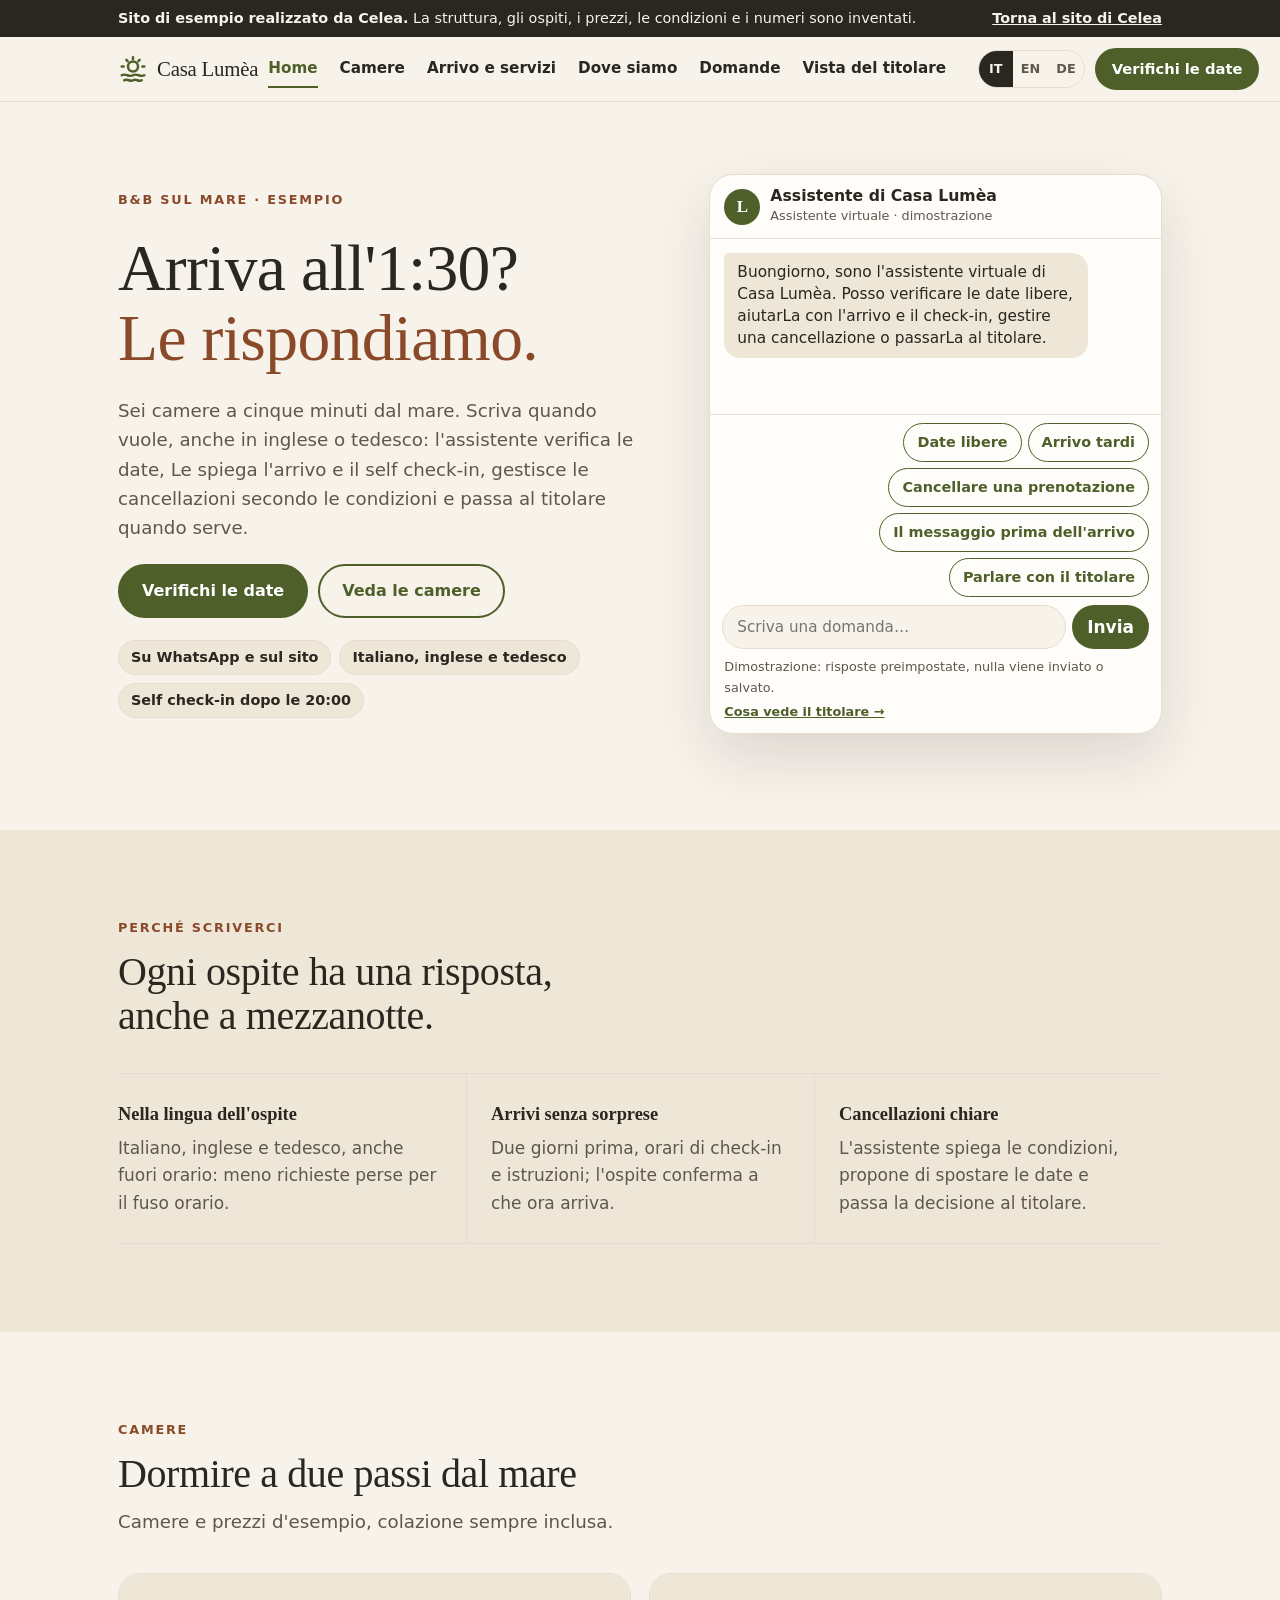
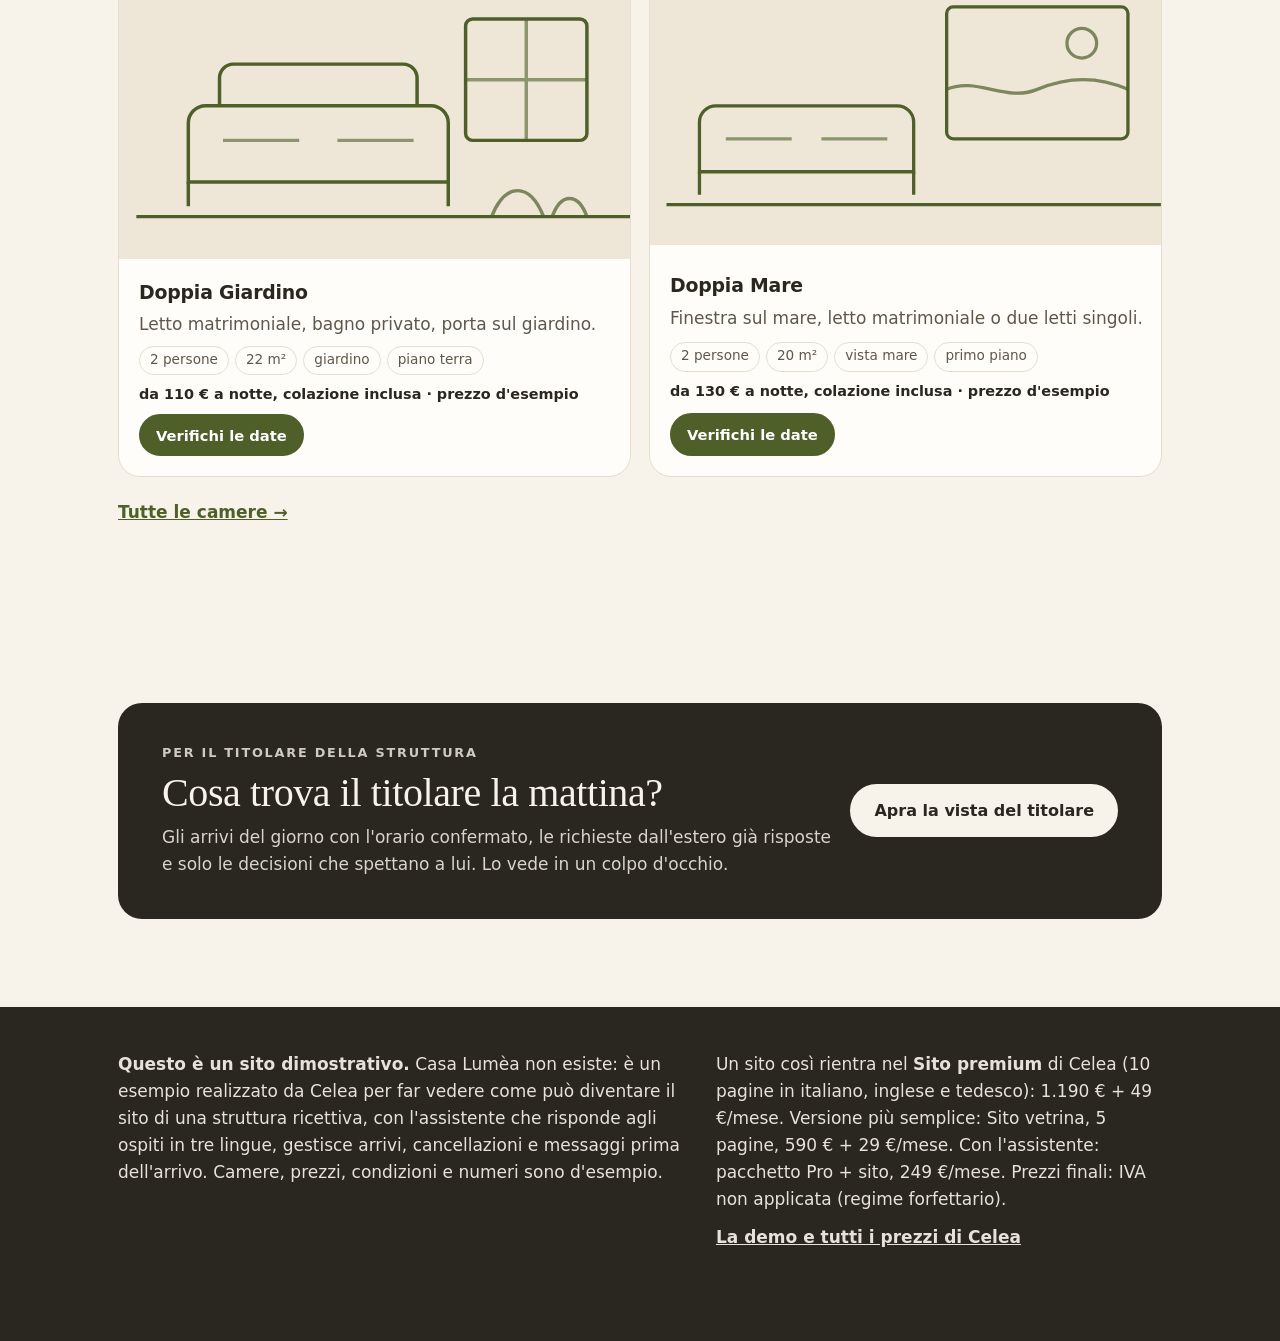
==== commit b476e395: "Demo: niente promesse d'orario («a ogni ora», «rund um die Uhr», «alle 22/23»), promesse di risultat" ====
--- a/casa-lumea/index.html
+++ b/casa-lumea/index.html
@@ -243,7 +243,7 @@
 cta:"Verifichi le date",
 nav:[["home","Home"],["camere","Camere"],["soggiorno","Arrivo e servizi"],["dove","Dove siamo"],["domande","Domande"],["titolare","Vista del titolare"]],
 titles:{home:"Casa Lumèa · B&B sul mare (sito di esempio)",camere:"Camere · Casa Lumèa (esempio)",soggiorno:"Arrivo e servizi · Casa Lumèa (esempio)",dove:"Dove siamo · Casa Lumèa (esempio)",domande:"Domande · Casa Lumèa (esempio)",titolare:"Vista del titolare · Casa Lumèa (esempio)"},
-desc:{home:"Sito di esempio di Celea per un B&B inventato: l'assistente risponde agli ospiti a ogni ora in italiano, inglese e tedesco, gestisce arrivi tardi, cancellazioni secondo le condizioni e il messaggio prima dell'arrivo.",titolare:"Cosa trova il titolare la mattina: arrivi con orario confermato, cancellazioni da decidere, richieste dall'estero. Dati d'esempio."},
+desc:{home:"Sito di esempio di Celea per un B&B inventato: l'assistente risponde agli ospiti anche fuori orario, in italiano, inglese e tedesco, gestisce arrivi tardi, cancellazioni secondo le condizioni e il messaggio prima dell'arrivo.",titolare:"Cosa trova il titolare la mattina: arrivi con orario confermato, cancellazioni da decidere, richieste dall'estero. Dati d'esempio."},
 ui:{menu:"Menu",skip:"Vai al contenuto",fab:"Scriva alla struttura",placeholder:"Scriva una domanda…",send:"Invia",close:"Chiudi la chat",typing:"sta scrivendo…",demoNote:"Dimostrazione: risposte preimpostate, nulla viene inviato o salvato.",ownerLink:"Cosa vede il titolare →",liveEmpty:"Ancora nulla: provi la chat (per esempio «Cancellare una prenotazione») e torni qui.",livePill:"dalla chat di questa pagina",newEvents:"novità per il titolare",langs:"Lingua"},
 chat:{name:"Assistente di Casa Lumèa",sub:"Assistente virtuale · dimostrazione",fb:"fb",
 end:[["Ricomincia","start"],["Cosa vede il titolare","__owner"]],
@@ -273,7 +273,7 @@
 ch1:{u:"Sì, raccogliete la richiesta.",a:["Fatto: ho annotato la richiesta. Le scriviamo su WhatsApp appena il calendario della nuova stagione è aperto."],s:"Richiesta salvata per la riapertura",log:"Richiesta durante la chiusura: da confermare all'apertura del calendario"},
 co:{a:["La colazione è servita dalle 7:30 alle 10:30, dolce e salata, con prodotti del territorio. Senza glutine o senza lattosio su richiesta: basta dirlo prima dell'arrivo."]},
 dv:{a:["Casa Lumèa è in Via del Faro 3 (indirizzo inventato), a cinque minuti a piedi dal mare. Parcheggio gratuito in cortile. Vuole che Le mandi le indicazioni su WhatsApp il giorno prima?"],o:[["Sì","at"],["No, grazie","start"]]},
-lg:{a:["Rispondo in italiano, inglese e tedesco, a qualsiasi ora: può scrivermi nella lingua che preferisce."]}
+lg:{a:["Rispondo in italiano, inglese e tedesco, anche fuori orario: può scrivermi nella lingua che preferisce."]}
 }},
 pages:{
 home:`<section class="hero"><div class="wrap">
@@ -281,10 +281,10 @@
 <h1>Arriva all'1:30? <em>Le rispondiamo.</em></h1>
 <p class="lead">Sei camere a cinque minuti dal mare. Scriva quando vuole, anche in inglese o tedesco: l'assistente verifica le date, Le spiega l'arrivo e il self check-in, gestisce le cancellazioni secondo le condizioni e passa al titolare quando serve.</p>
 <div class="cta"><a class="btn" href="#home" data-chat="dl">Verifichi le date</a><a class="btn line" href="#camere" data-go="camere">Veda le camere</a></div>
-<ul class="facts" aria-label="In breve"><li>Su WhatsApp e sul sito</li><li>Italiano, inglese e tedesco</li><li>Self check-in a ogni ora</li></ul></div>
+<ul class="facts" aria-label="In breve"><li>Su WhatsApp e sul sito</li><li>Italiano, inglese e tedesco</li><li>Self check-in dopo le 20:00</li></ul></div>
 <div data-chat-slot></div></div></section>
 <section class="alt"><div class="wrap"><div class="head"><p class="label">Perché scriverci</p><h2>Ogni ospite ha una risposta, anche a mezzanotte.</h2></div>
-<div class="strip"><div><b>Nella lingua dell'ospite</b><p>Italiano, inglese e tedesco, a ogni ora: niente richieste perse per il fuso orario.</p></div><div><b>Arrivi senza sorprese</b><p>Due giorni prima, orari di check-in e istruzioni; l'ospite conferma a che ora arriva.</p></div><div><b>Cancellazioni chiare</b><p>L'assistente spiega le condizioni, propone di spostare le date e passa la decisione al titolare.</p></div></div></div></section>
+<div class="strip"><div><b>Nella lingua dell'ospite</b><p>Italiano, inglese e tedesco, anche fuori orario: meno richieste perse per il fuso orario.</p></div><div><b>Arrivi senza sorprese</b><p>Due giorni prima, orari di check-in e istruzioni; l'ospite conferma a che ora arriva.</p></div><div><b>Cancellazioni chiare</b><p>L'assistente spiega le condizioni, propone di spostare le date e passa la decisione al titolare.</p></div></div></div></section>
 <section><div class="wrap"><div class="head"><p class="label">Camere</p><h2>Dormire a due passi dal mare</h2><p class="lead">Camere e prezzi d'esempio, colazione sempre inclusa.</p></div>%R2%
 <p style="margin-top:22px"><a href="#camere" data-go="camere"><b>Tutte le camere →</b></a></p></div></section>
 <section><div class="wrap"><div class="band-cta"><div><p class="label" style="color:inherit;opacity:.8">Per il titolare della struttura</p><h2 style="margin-top:8px">Cosa trova il titolare la mattina?</h2><p style="margin-top:10px">Gli arrivi del giorno con l'orario confermato, le richieste dall'estero già risposte e solo le decisioni che spettano a lui. Lo vede in un colpo d'occhio.</p></div><a class="btn" href="#titolare" data-go="titolare">Apra la vista del titolare</a></div></div></section>`,
@@ -302,7 +302,7 @@
 <details><summary>Come funziona la cancellazione?</summary><div class="ans"><p>L'assistente Le spiega le condizioni della struttura e Le propone, se possibile, di spostare le date. La cancellazione e l'eventuale addebito li conferma sempre il titolare, per iscritto.</p></div></details>
 <details><summary>Devo dare i dati della carta in chat?</summary><div class="ans"><p>No, mai. La prenotazione si completa sul sistema di prenotazione della struttura, con il link che riceve.</p></div></details>
 <details><summary>Siete aperti in inverno?</summary><div class="ans"><p>La struttura è chiusa da novembre a marzo, ma l'assistente risponde lo stesso e raccoglie le richieste per la nuova stagione.</p></div></details>
-<details><summary>Parlate inglese o tedesco?</summary><div class="ans"><p>L'assistente risponde in italiano, inglese e tedesco, a qualsiasi ora.</p></div></details>
+<details><summary>Parlate inglese o tedesco?</summary><div class="ans"><p>L'assistente risponde in italiano, inglese e tedesco, anche fuori orario.</p></div></details>
 </div></div></section>`,
 titolare:`<section><div class="wrap"><div class="owner-top"><p class="label">Vista del titolare</p><h1>Cosa ha fatto l'assistente mentre Lei dormiva</h1><p class="lead">Ogni mattina il titolare trova gli arrivi del giorno con l'orario confermato, le domande degli ospiti stranieri già risposte e solo le decisioni che spettano a lui, come una cancellazione fuori termine.</p><span class="ex">Dati d'esempio: la struttura e gli ospiti sono inventati</span></div>
 <div class="kpis"><div class="kpi"><b>11</b><span>messaggi tra le 21:00 e le 8:00, 6 in inglese o tedesco</span></div><div class="kpi"><b>2</b><span>richieste di prenotazione con link inviato</span></div><div class="kpi"><b>4</b><span>orari di arrivo confermati per oggi</span></div><div class="kpi"><b>1</b><span>cancellazione da decidere</span></div></div>
@@ -322,7 +322,7 @@
 <section class="alt"><div class="wrap"><div class="band-cta"><div><h2>Vuole vederlo con la Sua struttura?</h2><p style="margin-top:10px">Questo sito è un esempio di Celea. La demo dell'assistente e tutti i prezzi sono sul sito di Celea.</p></div><a class="btn" href="${CELEA}">Vada al sito di Celea</a></div></div></section>`
 },
 footer:`<div class="wrap cols"><div><p><b>Questo è un sito dimostrativo.</b> Casa Lumèa non esiste: è un esempio realizzato da Celea per far vedere come può diventare il sito di una struttura ricettiva, con l'assistente che risponde agli ospiti in tre lingue, gestisce arrivi, cancellazioni e messaggi prima dell'arrivo. Camere, prezzi, condizioni e numeri sono d'esempio.</p></div>
-<div><p>Un sito così rientra nel <b>Sito premium multilingua</b> di Celea (10 pagine in italiano, inglese e tedesco): 1.990 € + 79 €/mese. L'assistente sul sito si aggiunge alla receptionist a 49 €/mese + 90 € di attivazione. Versione più semplice: Sito vetrina, 990 € + 49 €/mese. Prezzi IVA esclusa.</p><p style="margin-top:10px"><a href="${CELEA}">La demo e tutti i prezzi di Celea</a></p></div></div>`
+<div><p>Un sito così rientra nel <b>Sito premium</b> di Celea (10 pagine in italiano, inglese e tedesco): 1.190 € + 49 €/mese. Versione più semplice: Sito vetrina, 5 pagine, 590 € + 29 €/mese. Con l'assistente: pacchetto Pro + sito, 249 €/mese. Prezzi finali: IVA non applicata (regime forfettario).</p><p style="margin-top:10px"><a href="${CELEA}">La demo e tutti i prezzi di Celea</a></p></div></div>`
 };
 
 /* ======================= ENGLISH ======================= */
@@ -332,7 +332,7 @@
 cta:"Check dates",
 nav:[["home","Home"],["camere","Rooms"],["soggiorno","Arrival & services"],["dove","Location"],["domande","FAQ"],["titolare","Owner view"]],
 titles:{home:"Casa Lumèa · B&B by the sea (sample website)",camere:"Rooms · Casa Lumèa (sample)",soggiorno:"Arrival & services · Casa Lumèa (sample)",dove:"Location · Casa Lumèa (sample)",domande:"FAQ · Casa Lumèa (sample)",titolare:"Owner view · Casa Lumèa (sample)"},
-desc:{home:"Celea sample website for an invented B&B: the assistant answers guests at any hour in Italian, English and German, handles late arrivals, cancellations under the terms and the pre-arrival message.",titolare:"What the owner finds in the morning: arrivals with confirmed times, cancellations to decide, enquiries from abroad. Sample data."},
+desc:{home:"Celea sample website for an invented B&B: the assistant answers guests after hours too, in Italian, English and German, handles late arrivals, cancellations under the terms and the pre-arrival message.",titolare:"What the owner finds in the morning: arrivals with confirmed times, cancellations to decide, enquiries from abroad. Sample data."},
 ui:{menu:"Menu",skip:"Skip to content",fab:"Message us",placeholder:"Type a question…",send:"Send",close:"Close chat",typing:"typing…",demoNote:"Demo: preset replies, nothing is sent or stored.",ownerLink:"What the owner sees →",liveEmpty:"Nothing yet: try the chat (for example «Cancel a booking») and come back here.",livePill:"from the chat on this page",newEvents:"updates for the owner",langs:"Language"},
 chat:{name:"Casa Lumèa assistant",sub:"Virtual assistant · demo",fb:"fb",
 end:[["Start again","start"],["What the owner sees","__owner"]],
@@ -362,7 +362,7 @@
 ch1:{u:"Yes, take my request.",a:["Done: your request is noted. We'll message you on WhatsApp as soon as the new season's calendar is open."],s:"Request saved for reopening",log:"Request during closure: to confirm when the calendar opens"},
 co:{a:["Breakfast is served from 7:30 to 10:30, sweet and savoury, with local produce. Gluten-free or lactose-free on request: just let us know before arrival."]},
 dv:{a:["Casa Lumèa is at Via del Faro 3 (invented address), a five-minute walk from the sea. Free parking in the courtyard. Shall I send you directions on WhatsApp the day before?"],o:[["Yes","at"],["No, thanks","start"]]},
-lg:{a:["I reply in Italian, English and German, at any hour: write in whichever you prefer."]}
+lg:{a:["I reply in Italian, English and German, after hours too: write in whichever you prefer."]}
 }},
 pages:{
 home:`<section class="hero"><div class="wrap">
@@ -370,10 +370,10 @@
 <h1>Arriving at 1:30 am? <em>We'll answer.</em></h1>
 <p class="lead">Six rooms five minutes from the sea. Write whenever you like, in English, German or Italian: the assistant checks dates, explains arrival and self check-in, handles cancellations under the terms and hands over to the owner when needed.</p>
 <div class="cta"><a class="btn" href="#en" data-chat="dl">Check dates</a><a class="btn line" href="#en/camere" data-go="camere">See the rooms</a></div>
-<ul class="facts" aria-label="At a glance"><li>On WhatsApp and the website</li><li>Italian, English and German</li><li>Self check-in at any hour</li></ul></div>
+<ul class="facts" aria-label="At a glance"><li>On WhatsApp and the website</li><li>Italian, English and German</li><li>Self check-in after 8 pm</li></ul></div>
 <div data-chat-slot></div></div></section>
 <section class="alt"><div class="wrap"><div class="head"><p class="label">Why message us</p><h2>Every guest gets an answer, even at midnight.</h2></div>
-<div class="strip"><div><b>In the guest's language</b><p>Italian, English and German, at any hour: no enquiry lost to time zones.</p></div><div><b>Arrivals without surprises</b><p>Two days before: check-in times and directions; the guest confirms when they'll arrive.</p></div><div><b>Clear cancellations</b><p>The assistant explains the terms, offers to move the dates and leaves the decision to the owner.</p></div></div></div></section>
+<div class="strip"><div><b>In the guest's language</b><p>Italian, English and German, after hours too: fewer enquiries lost to time zones.</p></div><div><b>Arrivals without surprises</b><p>Two days before: check-in times and directions; the guest confirms when they'll arrive.</p></div><div><b>Clear cancellations</b><p>The assistant explains the terms, offers to move the dates and leaves the decision to the owner.</p></div></div></div></section>
 <section><div class="wrap"><div class="head"><p class="label">Rooms</p><h2>Sleep a stone's throw from the sea</h2><p class="lead">Sample rooms and prices, breakfast always included.</p></div>%R2%
 <p style="margin-top:22px"><a href="#en/camere" data-go="camere"><b>All rooms →</b></a></p></div></section>
 <section><div class="wrap"><div class="band-cta"><div><p class="label" style="color:inherit;opacity:.8">For the property owner</p><h2 style="margin-top:8px">What does the owner find in the morning?</h2><p style="margin-top:10px">Today's arrivals with confirmed times, guest questions from abroad already answered and only the decisions that are theirs to make. All at a glance.</p></div><a class="btn" href="#en/titolare" data-go="titolare">Open the owner view</a></div></div></section>`,
@@ -391,7 +391,7 @@
 <details><summary>How does cancellation work?</summary><div class="ans"><p>The assistant explains the property's terms and, where possible, offers to move your dates. The cancellation and any charge are always confirmed by the owner, in writing.</p></div></details>
 <details><summary>Do I have to give card details in the chat?</summary><div class="ans"><p>No, never. Bookings are completed on the property's booking system, with the link you receive.</p></div></details>
 <details><summary>Are you open in winter?</summary><div class="ans"><p>The property is closed from November to March, but the assistant still replies and takes requests for the new season.</p></div></details>
-<details><summary>Do you speak English or German?</summary><div class="ans"><p>The assistant replies in Italian, English and German, at any hour.</p></div></details>
+<details><summary>Do you speak English or German?</summary><div class="ans"><p>The assistant replies in Italian, English and German, after hours too.</p></div></details>
 </div></div></section>`,
 titolare:`<section><div class="wrap"><div class="owner-top"><p class="label">Owner view</p><h1>What the assistant did while you were asleep</h1><p class="lead">Every morning the owner finds today's arrivals with confirmed times, foreign guests' questions already answered and only the decisions that are theirs to make, such as a late cancellation.</p><span class="ex">Sample data: the property and guests are invented</span></div>
 <div class="kpis"><div class="kpi"><b>11</b><span>messages between 21:00 and 8:00, 6 in English or German</span></div><div class="kpi"><b>2</b><span>booking requests with link sent</span></div><div class="kpi"><b>4</b><span>arrival times confirmed for today</span></div><div class="kpi"><b>1</b><span>cancellation to decide</span></div></div>
@@ -411,7 +411,7 @@
 <section class="alt"><div class="wrap"><div class="band-cta"><div><h2>Want to see this for your property?</h2><p style="margin-top:10px">This website is a Celea sample. The assistant demo and all prices are on Celea's website.</p></div><a class="btn" href="${CELEA}#en">Go to Celea</a></div></div></section>`
 },
 footer:`<div class="wrap cols"><div><p><b>This is a demo website.</b> Casa Lumèa does not exist: it is a sample made by Celea to show what a guest house or hotel website can become, with an assistant that answers guests in three languages and handles arrivals, cancellations and pre-arrival messages. Rooms, prices, terms and figures are examples.</p></div>
-<div><p>A site like this falls under Celea's <b>premium multilingual website</b> (10 pages in Italian, English and German): €1,990 + €79/month. The website assistant is added to the receptionist for €49/month + €90 setup. Simpler option: showcase website, €990 + €49/month. Prices excluding VAT.</p><p style="margin-top:10px"><a href="${CELEA}#en">Celea's demo and all prices</a></p></div></div>`
+<div><p>A site like this falls under Celea's <b>premium website</b> (10 pages in Italian, English and German): €1,190 + €49/month. Simpler option: showcase website, 5 pages, €590 + €29/month. With the assistant: Pro + website package, €249/month. Final prices: no VAT charged (Italian flat-rate scheme).</p><p style="margin-top:10px"><a href="${CELEA}#en">Celea's demo and all prices</a></p></div></div>`
 };
 
 /* ======================= DEUTSCH ======================= */
@@ -421,7 +421,7 @@
 cta:"Termine prüfen",
 nav:[["home","Start"],["camere","Zimmer"],["soggiorno","Anreise & Service"],["dove","Lage"],["domande","Fragen"],["titolare","Ansicht für Gastgeber"]],
 titles:{home:"Casa Lumèa · B&B am Meer (Beispiel-Website)",camere:"Zimmer · Casa Lumèa (Beispiel)",soggiorno:"Anreise & Service · Casa Lumèa (Beispiel)",dove:"Lage · Casa Lumèa (Beispiel)",domande:"Fragen · Casa Lumèa (Beispiel)",titolare:"Ansicht für Gastgeber · Casa Lumèa (Beispiel)"},
-desc:{home:"Beispiel-Website von Celea für ein erfundenes B&B: Der Assistent antwortet Gästen rund um die Uhr auf Italienisch, Englisch und Deutsch, kümmert sich um späte Ankünfte, Stornierungen nach den Bedingungen und die Nachricht vor der Anreise.",titolare:"Was der Gastgeber morgens vorfindet: Ankünfte mit bestätigter Uhrzeit, offene Stornierungen, Anfragen aus dem Ausland. Beispieldaten."},
+desc:{home:"Beispiel-Website von Celea für ein erfundenes B&B: Der Assistent antwortet Gästen auch außerhalb der Öffnungszeiten auf Italienisch, Englisch und Deutsch, kümmert sich um späte Ankünfte, Stornierungen nach den Bedingungen und die Nachricht vor der Anreise.",titolare:"Was der Gastgeber morgens vorfindet: Ankünfte mit bestätigter Uhrzeit, offene Stornierungen, Anfragen aus dem Ausland. Beispieldaten."},
 ui:{menu:"Menü",skip:"Zum Inhalt",fab:"Schreiben Sie uns",placeholder:"Frage eingeben…",send:"Senden",close:"Chat schließen",typing:"schreibt…",demoNote:"Demo: vorbereitete Antworten, nichts wird gesendet oder gespeichert.",ownerLink:"Was der Gastgeber sieht →",liveEmpty:"Noch nichts: Probieren Sie den Chat (zum Beispiel «Buchung stornieren») und kommen Sie hierher zurück.",livePill:"aus dem Chat dieser Seite",newEvents:"Neuigkeiten für den Gastgeber",langs:"Sprache"},
 chat:{name:"Assistent von Casa Lumèa",sub:"Virtueller Assistent · Demo",fb:"fb",
 end:[["Neu starten","start"],["Was der Gastgeber sieht","__owner"]],
@@ -451,7 +451,7 @@
 ch1:{u:"Ja, bitte aufnehmen.",a:["Erledigt: Ihre Anfrage ist notiert. Wir schreiben Ihnen per WhatsApp, sobald der Kalender der neuen Saison geöffnet ist."],s:"Anfrage für die Wiedereröffnung gespeichert",log:"Anfrage während der Schließzeit: bei Öffnung des Kalenders bestätigen"},
 co:{a:["Frühstück gibt es von 7:30 bis 10:30, süß und herzhaft, mit regionalen Produkten. Glutenfrei oder laktosefrei auf Anfrage: Sagen Sie es uns einfach vor der Anreise."]},
 dv:{a:["Die Casa Lumèa liegt in der Via del Faro 3 (erfundene Adresse), fünf Gehminuten vom Meer. Kostenloses Parken im Hof. Soll ich Ihnen am Vortag die Wegbeschreibung per WhatsApp schicken?"],o:[["Ja","at"],["Nein, danke","start"]]},
-lg:{a:["Ich antworte auf Italienisch, Englisch und Deutsch, rund um die Uhr: Schreiben Sie in der Sprache, die Ihnen lieber ist."]}
+lg:{a:["Ich antworte auf Italienisch, Englisch und Deutsch, auch außerhalb der Öffnungszeiten: Schreiben Sie in der Sprache, die Ihnen lieber ist."]}
 }},
 pages:{
 home:`<section class="hero"><div class="wrap">
@@ -459,10 +459,10 @@
 <h1>Ankunft um 1:30 Uhr? <em>Wir antworten.</em></h1>
 <p class="lead">Sechs Zimmer, fünf Minuten vom Meer. Schreiben Sie, wann Sie möchten, auf Deutsch, Englisch oder Italienisch: Der Assistent prüft freie Termine, erklärt Anreise und Self-Check-in, bearbeitet Stornierungen nach den Bedingungen und übergibt bei Bedarf an den Gastgeber.</p>
 <div class="cta"><a class="btn" href="#de" data-chat="dl">Termine prüfen</a><a class="btn line" href="#de/camere" data-go="camere">Zimmer ansehen</a></div>
-<ul class="facts" aria-label="Kurz gesagt"><li>Per WhatsApp und auf der Website</li><li>Italienisch, Englisch und Deutsch</li><li>Self-Check-in rund um die Uhr</li></ul></div>
+<ul class="facts" aria-label="Kurz gesagt"><li>Per WhatsApp und auf der Website</li><li>Italienisch, Englisch und Deutsch</li><li>Self-Check-in ab 20 Uhr</li></ul></div>
 <div data-chat-slot></div></div></section>
 <section class="alt"><div class="wrap"><div class="head"><p class="label">Warum uns schreiben</p><h2>Jeder Gast bekommt eine Antwort, auch um Mitternacht.</h2></div>
-<div class="strip"><div><b>In der Sprache des Gastes</b><p>Italienisch, Englisch und Deutsch, rund um die Uhr: Keine Anfrage geht wegen der Zeitzone verloren.</p></div><div><b>Anreise ohne Überraschungen</b><p>Zwei Tage vorher: Check-in-Zeiten und Wegbeschreibung; der Gast bestätigt seine Ankunftszeit.</p></div><div><b>Klare Stornierungen</b><p>Der Assistent erklärt die Bedingungen, schlägt eine Umbuchung vor und überlässt die Entscheidung dem Gastgeber.</p></div></div></div></section>
+<div class="strip"><div><b>In der Sprache des Gastes</b><p>Italienisch, Englisch und Deutsch, auch außerhalb der Öffnungszeiten: Weniger Anfragen gehen wegen der Zeitzone verloren.</p></div><div><b>Anreise ohne Überraschungen</b><p>Zwei Tage vorher: Check-in-Zeiten und Wegbeschreibung; der Gast bestätigt seine Ankunftszeit.</p></div><div><b>Klare Stornierungen</b><p>Der Assistent erklärt die Bedingungen, schlägt eine Umbuchung vor und überlässt die Entscheidung dem Gastgeber.</p></div></div></div></section>
 <section><div class="wrap"><div class="head"><p class="label">Zimmer</p><h2>Schlafen nur wenige Schritte vom Meer</h2><p class="lead">Beispielzimmer und -preise, Frühstück immer inklusive.</p></div>%R2%
 <p style="margin-top:22px"><a href="#de/camere" data-go="camere"><b>Alle Zimmer →</b></a></p></div></section>
 <section><div class="wrap"><div class="band-cta"><div><p class="label" style="color:inherit;opacity:.8">Für Gastgeber</p><h2 style="margin-top:8px">Was findet der Gastgeber am Morgen vor?</h2><p style="margin-top:10px">Die heutigen Ankünfte mit bestätigter Uhrzeit, bereits beantwortete Fragen ausländischer Gäste und nur die Entscheidungen, die ihm zustehen. Alles auf einen Blick.</p></div><a class="btn" href="#de/titolare" data-go="titolare">Ansicht für Gastgeber öffnen</a></div></div></section>`,
@@ -480,7 +480,7 @@
 <details><summary>Wie funktioniert die Stornierung?</summary><div class="ans"><p>Der Assistent erklärt die Bedingungen der Unterkunft und schlägt, wenn möglich, eine Umbuchung vor. Die Stornierung und eventuelle Kosten bestätigt immer der Gastgeber, schriftlich.</p></div></details>
 <details><summary>Muss ich Kartendaten im Chat angeben?</summary><div class="ans"><p>Nein, niemals. Die Buchung wird im Buchungssystem der Unterkunft abgeschlossen, über den Link, den Sie erhalten.</p></div></details>
 <details><summary>Haben Sie im Winter geöffnet?</summary><div class="ans"><p>Die Unterkunft ist von November bis März geschlossen, aber der Assistent antwortet trotzdem und nimmt Anfragen für die neue Saison auf.</p></div></details>
-<details><summary>Sprechen Sie Englisch oder Deutsch?</summary><div class="ans"><p>Der Assistent antwortet auf Italienisch, Englisch und Deutsch, rund um die Uhr.</p></div></details>
+<details><summary>Sprechen Sie Englisch oder Deutsch?</summary><div class="ans"><p>Der Assistent antwortet auf Italienisch, Englisch und Deutsch, auch außerhalb der Öffnungszeiten.</p></div></details>
 </div></div></section>`,
 titolare:`<section><div class="wrap"><div class="owner-top"><p class="label">Ansicht für Gastgeber</p><h1>Was der Assistent erledigt hat, während Sie geschlafen haben</h1><p class="lead">Jeden Morgen findet der Gastgeber die heutigen Ankünfte mit bestätigter Uhrzeit, bereits beantwortete Fragen ausländischer Gäste und nur die Entscheidungen, die ihm zustehen, etwa eine kurzfristige Stornierung.</p><span class="ex">Beispieldaten: Unterkunft und Gäste sind erfunden</span></div>
 <div class="kpis"><div class="kpi"><b>11</b><span>Nachrichten zwischen 21:00 und 8:00, 6 auf Englisch oder Deutsch</span></div><div class="kpi"><b>2</b><span>Buchungsanfragen mit gesendetem Link</span></div><div class="kpi"><b>4</b><span>bestätigte Ankunftszeiten für heute</span></div><div class="kpi"><b>1</b><span>Stornierung zu entscheiden</span></div></div>
@@ -500,7 +500,7 @@
 <section class="alt"><div class="wrap"><div class="band-cta"><div><h2>Möchten Sie das für Ihre Unterkunft sehen?</h2><p style="margin-top:10px">Diese Website ist ein Beispiel von Celea. Die Demo des Assistenten und alle Preise finden Sie auf der Website von Celea.</p></div><a class="btn" href="${CELEA}#de">Zur Website von Celea</a></div></div></section>`
 },
 footer:`<div class="wrap cols"><div><p><b>Dies ist eine Demo-Website.</b> Die Casa Lumèa gibt es nicht: Es ist ein Beispiel von Celea, das zeigt, wie die Website einer Unterkunft aussehen kann, mit einem Assistenten, der Gästen in drei Sprachen antwortet und sich um Anreise, Stornierungen und Nachrichten vor der Ankunft kümmert. Zimmer, Preise, Bedingungen und Zahlen sind Beispiele.</p></div>
-<div><p>Eine solche Website entspricht der <b>mehrsprachigen Premium-Website</b> von Celea (10 Seiten auf Italienisch, Englisch und Deutsch): 1.990 € + 79 €/Monat. Der Website-Assistent kommt zur Rezeption hinzu: 49 €/Monat + 90 € Einrichtung. Einfachere Variante: Präsentations-Website, 990 € + 49 €/Monat. Preise ohne MwSt.</p><p style="margin-top:10px"><a href="${CELEA}#de">Demo und alle Preise von Celea</a></p></div></div>`
+<div><p>Eine solche Website entspricht der <b>Premium-Website</b> von Celea (10 Seiten auf Italienisch, Englisch und Deutsch): 1.190 € + 49 €/Monat. Einfachere Variante: Präsentations-Website, 5 Seiten, 590 € + 29 €/Monat. Mit Assistent: Paket Pro + Website, 249 €/Monat. Endpreise: keine MwSt. (italienische Pauschalregelung).</p><p style="margin-top:10px"><a href="${CELEA}#de">Demo und alle Preise von Celea</a></p></div></div>`
 };
 
 ["it","en","de"].forEach(function(l){ var P=SITE.i18n[l].pages; P.home=P.home.replace("%R2%",rooms(l,2)); P.camere=P.camere.replace("%R4%",rooms(l,4)); });
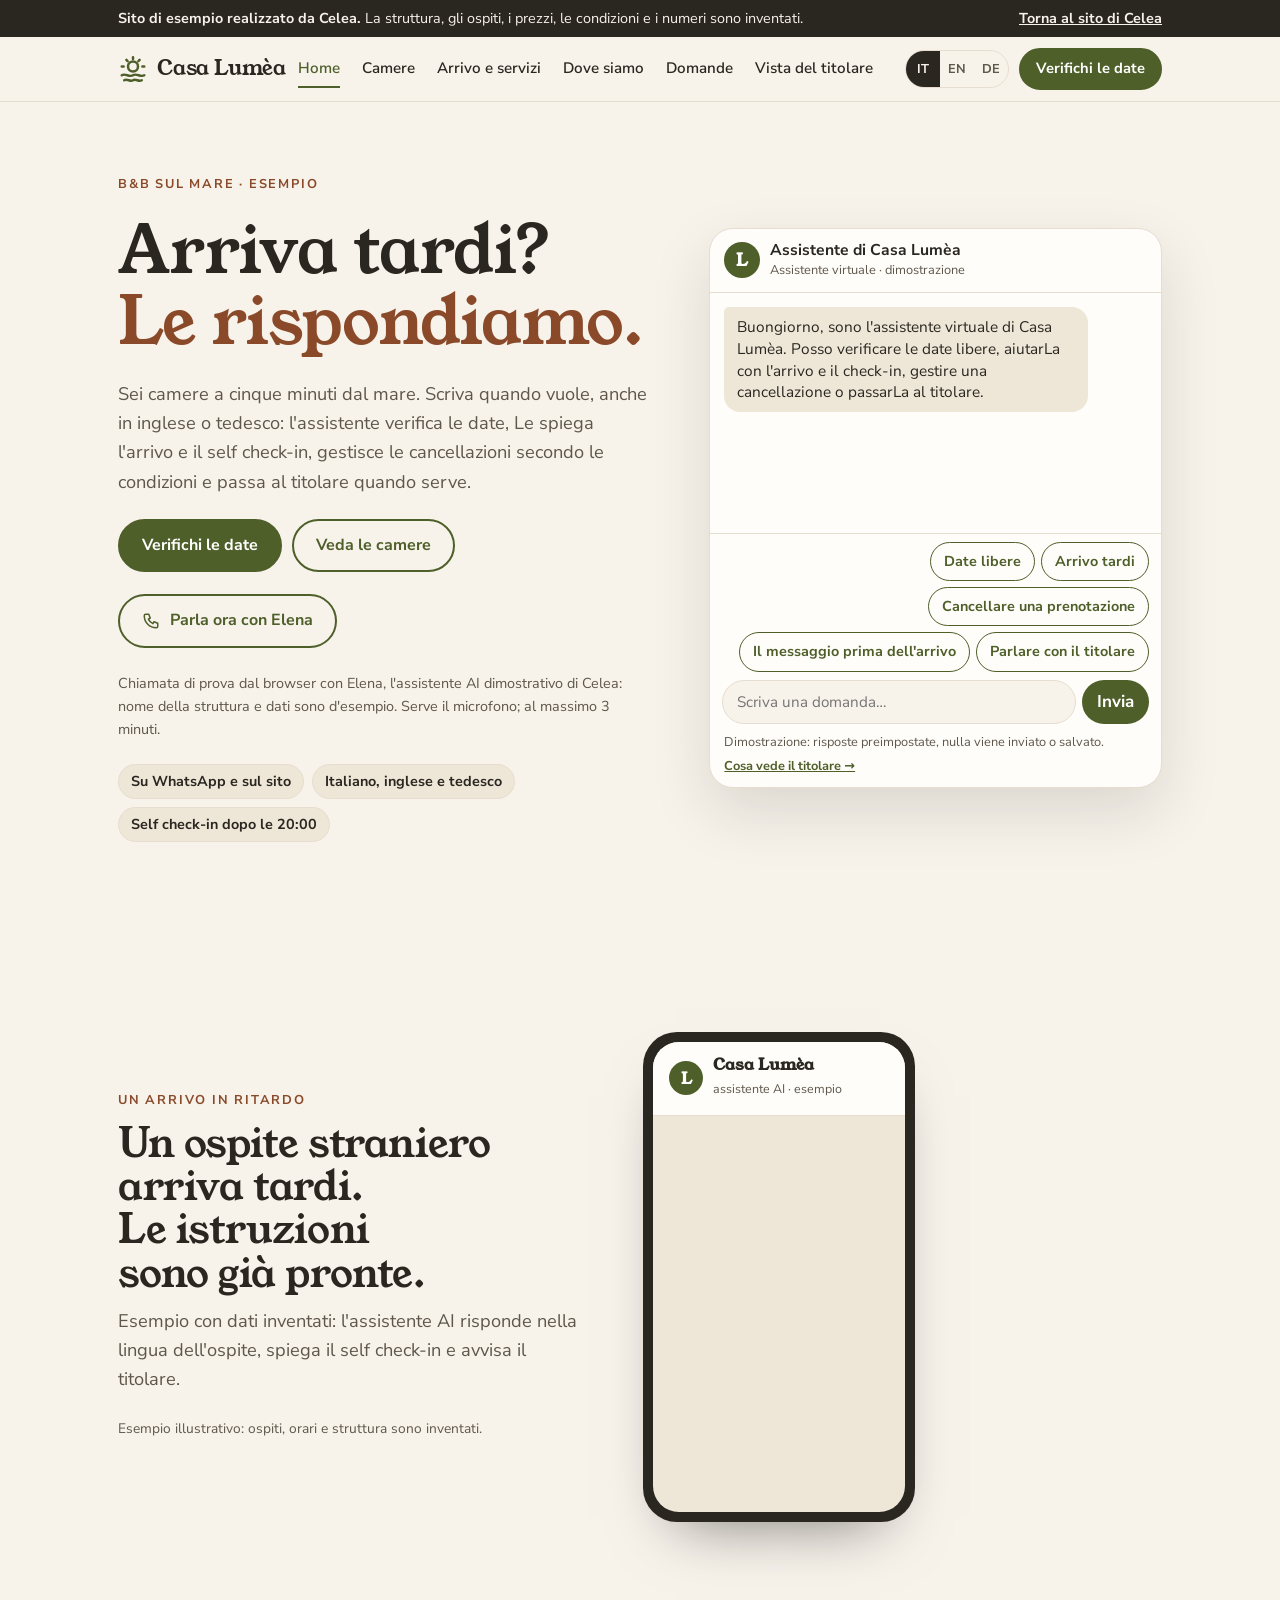
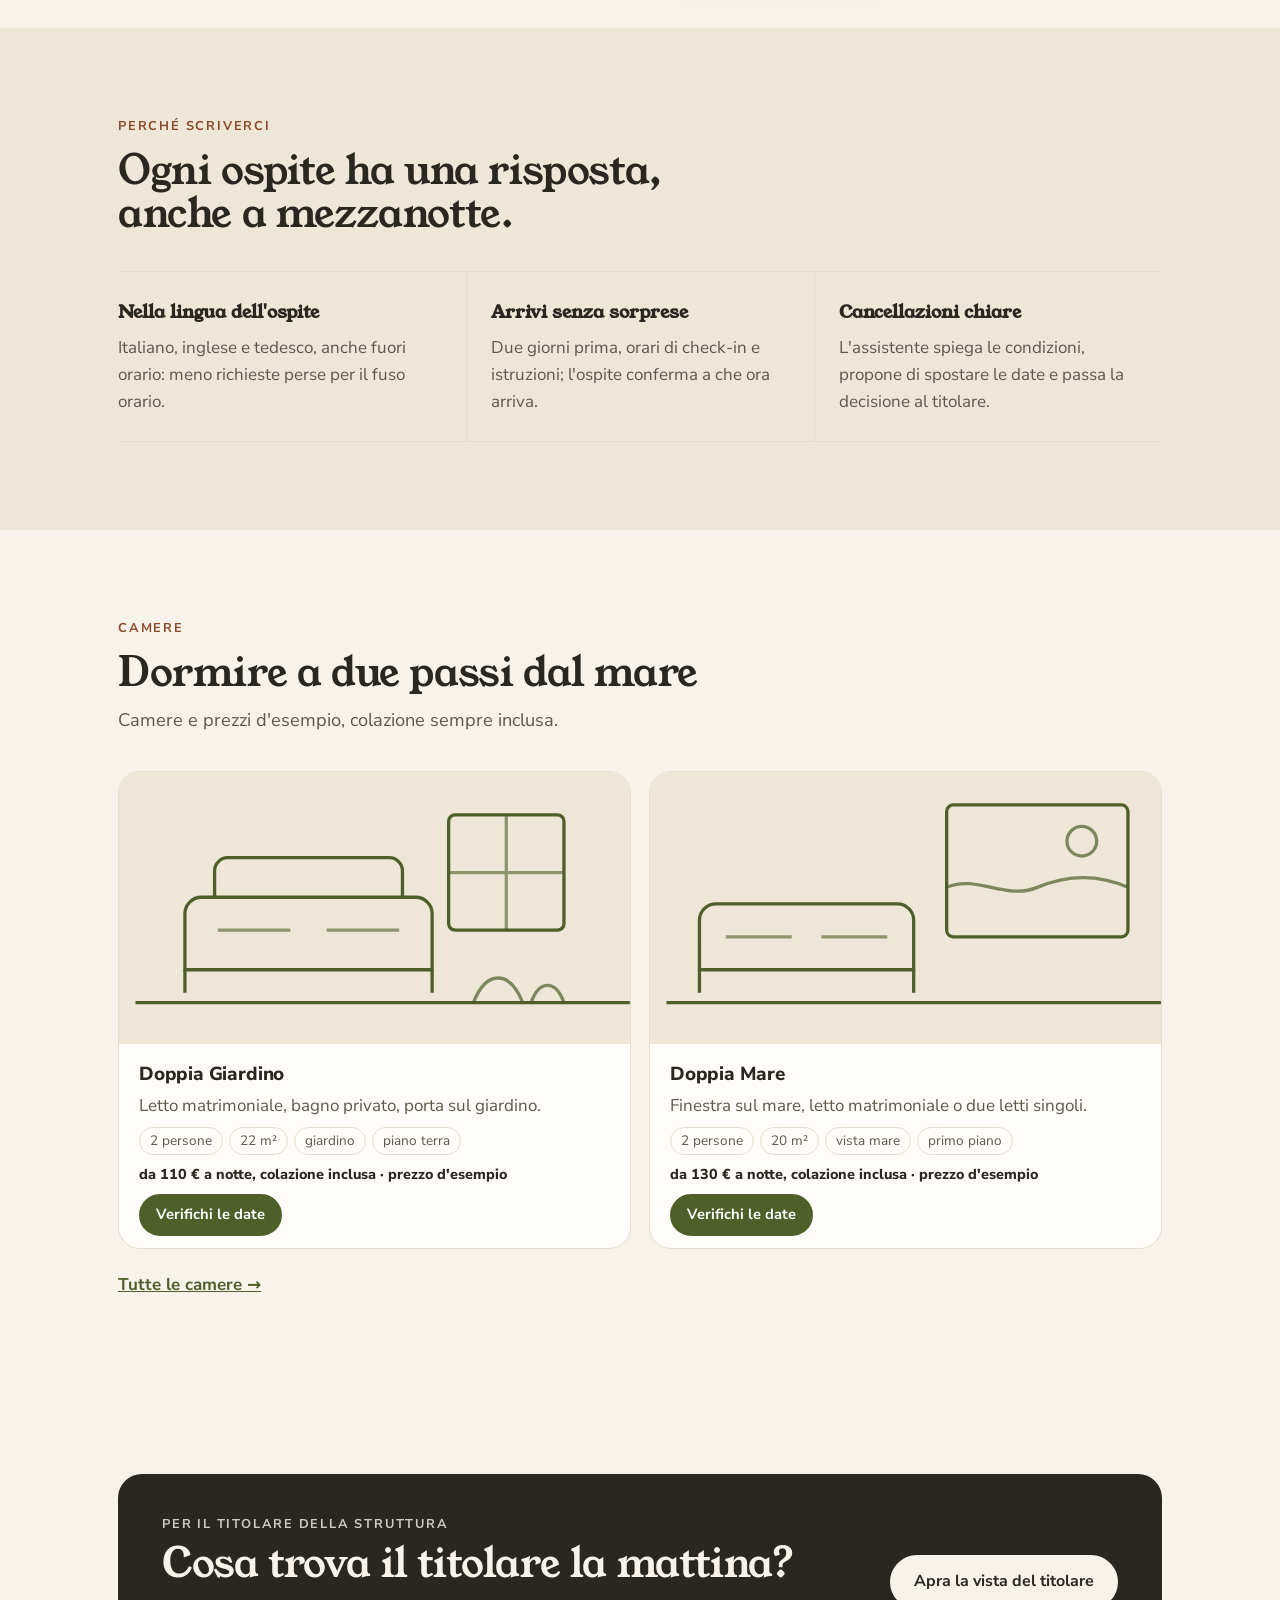
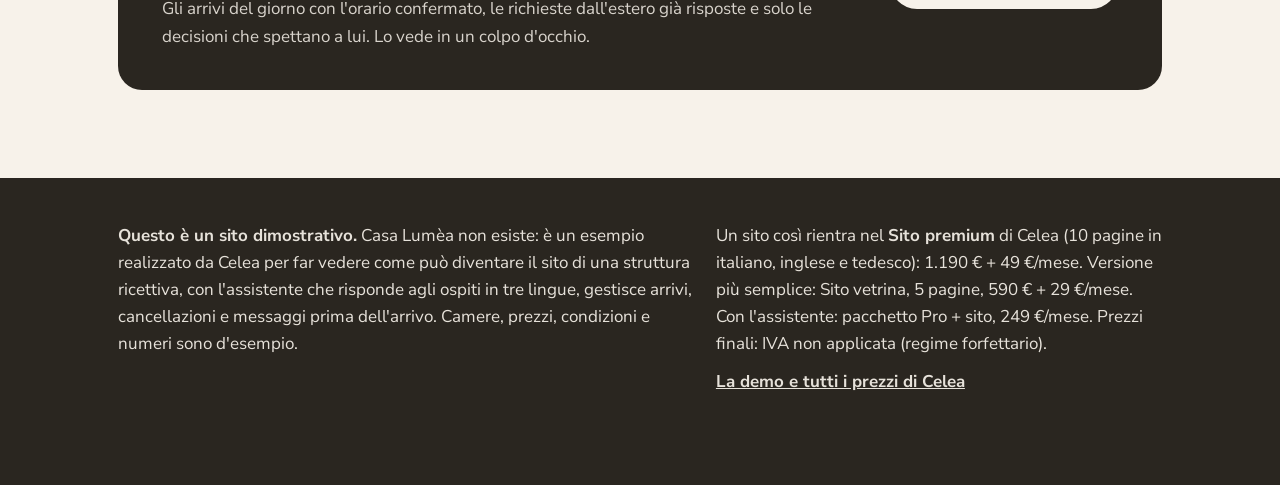
==== commit 210cefb9: "Demo: caratteri inclusi (prima non si caricavano), scena animata del settore e «Parla ora» con Sofia" ====
--- a/casa-lumea/index.html
+++ b/casa-lumea/index.html
@@ -11,6 +11,12 @@
 <meta name="description" content="Sito di esempio realizzato da Celea per un B&B inventato: camere, arrivo e self check-in, assistente virtuale che risponde agli ospiti in tre lingue, gestisce cancellazioni e messaggi prima dell'arrivo, e la vista del titolare.">
 <meta name="robots" content="noindex">
 <style>
+/* RESTYLING-2026-11: caratteri inclusi nel sito (licenza OFL), prima non venivano caricati */
+@font-face{font-family:"Young Serif";src:url("../fonts/young-serif-latin-400-normal.woff2") format("woff2");font-weight:400;font-style:normal;font-display:swap;unicode-range:U+0000-00FF,U+0131,U+0152-0153,U+02BB-02BC,U+02C6,U+02DA,U+02DC,U+0304,U+0308,U+0329,U+2000-206F,U+20AC,U+2122,U+2191,U+2193,U+2212,U+2215,U+FEFF,U+FFFD}
+@font-face{font-family:"Young Serif";src:url("../fonts/young-serif-latin-ext-400-normal.woff2") format("woff2");font-weight:400;font-style:normal;font-display:swap;unicode-range:U+0100-02BA,U+02BD-02C5,U+02C7-02CC,U+02CE-02D7,U+02DD-02FF,U+0304,U+0308,U+0329,U+1D00-1DBF,U+1E00-1E9F,U+1EF2-1EFF,U+2020,U+20A0-20AB,U+20AD-20C0,U+2113,U+2C60-2C7F,U+A720-A7FF}
+@font-face{font-family:"Nunito Sans";src:url("../fonts/nunito-sans-latin-wght-normal.woff2") format("woff2");font-weight:200 1000;font-style:normal;font-display:swap;unicode-range:U+0000-00FF,U+0131,U+0152-0153,U+02BB-02BC,U+02C6,U+02DA,U+02DC,U+0304,U+0308,U+0329,U+2000-206F,U+20AC,U+2122,U+2191,U+2193,U+2212,U+2215,U+FEFF,U+FFFD}
+@font-face{font-family:"Nunito Sans";src:url("../fonts/nunito-sans-latin-ext-wght-normal.woff2") format("woff2");font-weight:200 1000;font-style:normal;font-display:swap;unicode-range:U+0100-02BA,U+02BD-02C5,U+02C7-02CC,U+02CE-02D7,U+02DD-02FF,U+0304,U+0308,U+0329,U+1D00-1DBF,U+1E00-1E9F,U+1EF2-1EFF,U+2020,U+20A0-20AB,U+20AD-20C0,U+2113,U+2C60-2C7F,U+A720-A7FF}
+
 :root{--bg:#F7F2EA;--surface:#FFFDF9;--ink:#2A2620;--muted:#5F574C;--line:#E6DDD0;--acc:#4E5F2A;--acc-ink:#FFFFFF;--acc-text:#4E5F2A;--label:#8A4A2A;--soft:#EEE7D8;--warn:#A1470F;--band:#2A2620;--band-ink:#F7F2EA;--shadow:rgba(42,38,32,.13);--ok-bg:#E1E8CF;--ok-ink:#33401A;--wa-bg:#0B141A;--wa-bub:#FFFFFF;--f-display:'Young Serif',Georgia,serif;--f-body:'Nunito Sans',ui-sans-serif,system-ui,sans-serif;--w-display:400;--w-h3:800;--track:-.01em;--r:20px;}
 @media (prefers-color-scheme: dark){:root:not([data-theme="light"]){--bg:#171511;--surface:#211E18;--ink:#F1ECE3;--muted:#B5AB9C;--line:#352F26;--acc:#C3D08F;--acc-ink:#1C2108;--acc-text:#CAD69A;--label:#E3A17E;--soft:#2A261E;--warn:#A1470F;--band:#0F0D0A;--band-ink:#F1ECE3;--shadow:rgba(0,0,0,.45);--ok-bg:#37431E;--ok-ink:#E5EDC9;--wa-bg:#0B141A;--wa-bub:#FFFFFF;color-scheme:dark}}
 :root[data-theme="dark"]{--bg:#171511;--surface:#211E18;--ink:#F1ECE3;--muted:#B5AB9C;--line:#352F26;--acc:#C3D08F;--acc-ink:#1C2108;--acc-text:#CAD69A;--label:#E3A17E;--soft:#2A261E;--warn:#A1470F;--band:#0F0D0A;--band-ink:#F1ECE3;--shadow:rgba(0,0,0,.45);--ok-bg:#37431E;--ok-ink:#E5EDC9;--wa-bg:#0B141A;--wa-bub:#FFFFFF;color-scheme:dark}
@@ -189,6 +195,8 @@
 
 h3{font-family:var(--f-body)}.hero h1 em{font-style:normal;color:var(--label)}.steps li::before,.kpi b{font-weight:400}.rooms{display:grid;gap:18px}@media (min-width:760px){.rooms{grid-template-columns:1fr 1fr}}.room{background:var(--surface);border:1px solid var(--line);border-radius:22px;overflow:hidden;display:grid;min-width:0}.room .art{background:var(--soft);aspect-ratio:16/8;color:var(--acc-text)}.room .art svg{width:100%;height:100%}.room .body{padding:20px;display:grid;gap:8px}.room ul{list-style:none;padding:0;margin:0;display:flex;flex-wrap:wrap;gap:6px}.room li{border:1px solid var(--line);border-radius:999px;padding:2px 10px;font-size:.85rem;color:var(--muted)}.room .from{font-weight:800}
 </style>
+<link rel="stylesheet" href="../celea-demo.css">
+<script src="../celea-demo.js" defer></script>
 <a class="skip" id="skip" href="#home">Vai al contenuto</a>
 <div class="sample" role="note"><div class="wrap"><span id="band"></span><a id="back" href="https://www.celea.it/">Torna al sito di Celea</a></div></div>
 <svg width="0" height="0" style="position:absolute" aria-hidden="true"><symbol id="logo" viewBox="0 0 24 24"><circle cx="12" cy="10" r="4" fill="none" stroke="currentColor" stroke-width="2"/><path d="M12 2.5v1.5M4.5 10H3M21 10h-1.5M6.7 4.7l1 1M17.3 4.7l-1 1M3 17c3-2 6 2 9 0s6 2 9 0M5 21c2.4-1.5 4.8 1.5 7 0s4.6 1.5 7 0" fill="none" stroke="currentColor" stroke-width="2" stroke-linecap="round"/></symbol></svg>
@@ -278,11 +286,12 @@
 pages:{
 home:`<section class="hero"><div class="wrap">
 <div class="hero-text"><p class="label">B&amp;B sul mare · esempio</p>
-<h1>Arriva all'1:30? <em>Le rispondiamo.</em></h1>
+<h1>Arriva tardi? <em>Le rispondiamo.</em></h1>
 <p class="lead">Sei camere a cinque minuti dal mare. Scriva quando vuole, anche in inglese o tedesco: l'assistente verifica le date, Le spiega l'arrivo e il self check-in, gestisce le cancellazioni secondo le condizioni e passa al titolare quando serve.</p>
-<div class="cta"><a class="btn" href="#home" data-chat="dl">Verifichi le date</a><a class="btn line" href="#camere" data-go="camere">Veda le camere</a></div>
+<div class="cta"><a class="btn" href="#home" data-chat="dl">Verifichi le date</a><a class="btn line" href="#camere" data-go="camere">Veda le camere</a></div><div class="parla-box"><a class="btn line parla" href="#" data-parla data-agente="agent_9f88879b0f2fd82c7a074dd2e6" data-nome="Elena" data-titolo="Casa Lumèa · Elena" data-fab="Parla con Elena" data-carico="Collegamento in corso…" data-aperto="La chiamata è già aperta in basso a destra." data-errore="Non riesco ad aprire la chiamata: ricarichi la pagina e riprovi."><svg viewBox="0 0 24 24" aria-hidden="true"><path d="M5 3h4l2 5-2.5 1.5a11 11 0 0 0 6 6L16 13l5 2v4a2 2 0 0 1-2 2A16 16 0 0 1 3 5a2 2 0 0 1 2-2z" fill="none" stroke="currentColor" stroke-width="2" stroke-linejoin="round"/></svg>Parla ora con Elena</a><p class="parla-msg small" role="status" aria-live="polite"></p><p class="small muted">Chiamata di prova dal browser con Elena, l'assistente AI dimostrativo di Celea: nome della struttura e dati sono d'esempio. Serve il microfono; al massimo 3 minuti.</p></div>
 <ul class="facts" aria-label="In breve"><li>Su WhatsApp e sul sito</li><li>Italiano, inglese e tedesco</li><li>Self check-in dopo le 20:00</li></ul></div>
 <div data-chat-slot></div></div></section>
+<section class="scena-demo"><div class="wrap scena-grid"><div class="head"><p class="label">Un arrivo in ritardo</p><h2>Un ospite straniero arriva tardi. Le istruzioni sono già pronte.</h2><p class="lead">Esempio con dati inventati: l'assistente AI risponde nella lingua dell'ospite, spiega il self check-in e avvisa il titolare.</p><p class="sc-nota">Esempio illustrativo: ospiti, orari e struttura sono inventati.</p></div><div class="sc-stage" aria-hidden="true"><div class="sc-phone"><div class="sc-screen"><div class="sc-bar"><span class="sc-av">L</span><span><b>Casa Lumèa</b><small>assistente AI · esempio</small></span></div><ol class="sc-msgs"><li class="me" data-at="1">Hi! Our flight lands late, we'll arrive around 23:30. How do we get in?</li><li class="ai" data-at="2"><b>AI</b>No problem! After 20:00 there's self check-in: on the day you'll receive the door code here. Your room is Ulivo, ground floor.</li><li class="me" data-at="3">Perfect, thank you!</li><li class="ai" data-at="4"><b>AI</b>Have a good trip! I've let the owner know you're arriving late.</li></ol></div></div><div class="sc-card" data-at="5"><p class="sc-k">Arrivi di oggi</p><div class="sc-row"><time>23:30</time><span class="sc-ev">Camera Ulivo · famiglia Smith<small>arrivo previsto 23:30 · istruzioni inviate</small></span></div><div class="sc-row"><time>—</time><i></i></div></div><div class="sc-chip" data-at="6">Titolare avvisato</div></div></div></section>
 <section class="alt"><div class="wrap"><div class="head"><p class="label">Perché scriverci</p><h2>Ogni ospite ha una risposta, anche a mezzanotte.</h2></div>
 <div class="strip"><div><b>Nella lingua dell'ospite</b><p>Italiano, inglese e tedesco, anche fuori orario: meno richieste perse per il fuso orario.</p></div><div><b>Arrivi senza sorprese</b><p>Due giorni prima, orari di check-in e istruzioni; l'ospite conferma a che ora arriva.</p></div><div><b>Cancellazioni chiare</b><p>L'assistente spiega le condizioni, propone di spostare le date e passa la decisione al titolare.</p></div></div></div></section>
 <section><div class="wrap"><div class="head"><p class="label">Camere</p><h2>Dormire a due passi dal mare</h2><p class="lead">Camere e prezzi d'esempio, colazione sempre inclusa.</p></div>%R2%
@@ -367,11 +376,12 @@
 pages:{
 home:`<section class="hero"><div class="wrap">
 <div class="hero-text"><p class="label">B&amp;B by the sea · sample</p>
-<h1>Arriving at 1:30 am? <em>We'll answer.</em></h1>
+<h1>Arriving late? <em>We'll answer.</em></h1>
 <p class="lead">Six rooms five minutes from the sea. Write whenever you like, in English, German or Italian: the assistant checks dates, explains arrival and self check-in, handles cancellations under the terms and hands over to the owner when needed.</p>
-<div class="cta"><a class="btn" href="#en" data-chat="dl">Check dates</a><a class="btn line" href="#en/camere" data-go="camere">See the rooms</a></div>
+<div class="cta"><a class="btn" href="#en" data-chat="dl">Check dates</a><a class="btn line" href="#en/camere" data-go="camere">See the rooms</a></div><div class="parla-box"><a class="btn line parla" href="#" data-parla data-agente="agent_9f88879b0f2fd82c7a074dd2e6" data-nome="Elena" data-titolo="Casa Lumèa · Elena" data-fab="Talk to Elena" data-carico="Connecting…" data-aperto="The call is already open at the bottom right." data-errore="The call can't open: please reload the page and try again."><svg viewBox="0 0 24 24" aria-hidden="true"><path d="M5 3h4l2 5-2.5 1.5a11 11 0 0 0 6 6L16 13l5 2v4a2 2 0 0 1-2 2A16 16 0 0 1 3 5a2 2 0 0 1 2-2z" fill="none" stroke="currentColor" stroke-width="2" stroke-linejoin="round"/></svg>Talk now with Elena</a><p class="parla-msg small" role="status" aria-live="polite"></p><p class="small muted">Test call from your browser with Elena, Celea's demo AI assistant: the property name and data are examples. You need a microphone; 3 minutes at most.</p></div>
 <ul class="facts" aria-label="At a glance"><li>On WhatsApp and the website</li><li>Italian, English and German</li><li>Self check-in after 8 pm</li></ul></div>
 <div data-chat-slot></div></div></section>
+<section class="scena-demo"><div class="wrap scena-grid"><div class="head"><p class="label">A late arrival</p><h2>A guest from abroad arrives late. The instructions are ready.</h2><p class="lead">Example with made-up data: the AI assistant replies in the guest's language, explains self check-in and lets the owner know.</p><p class="sc-nota">Illustrative example: guests, times and property are made up.</p></div><div class="sc-stage" aria-hidden="true"><div class="sc-phone"><div class="sc-screen"><div class="sc-bar"><span class="sc-av">L</span><span><b>Casa Lumèa</b><small>AI assistant · example</small></span></div><ol class="sc-msgs"><li class="me" data-at="1">Hi! Our flight lands late, we'll arrive around 23:30. How do we get in?</li><li class="ai" data-at="2"><b>AI</b>No problem! After 20:00 there's self check-in: on the day you'll receive the door code here. Your room is Ulivo, ground floor.</li><li class="me" data-at="3">Perfect, thank you!</li><li class="ai" data-at="4"><b>AI</b>Have a good trip! I've let the owner know you're arriving late.</li></ol></div></div><div class="sc-card" data-at="5"><p class="sc-k">Today's arrivals</p><div class="sc-row"><time>23:30</time><span class="sc-ev">Ulivo room · Smith family<small>expected 23:30 · instructions sent</small></span></div><div class="sc-row"><time>—</time><i></i></div></div><div class="sc-chip" data-at="6">Owner notified</div></div></div></section>
 <section class="alt"><div class="wrap"><div class="head"><p class="label">Why message us</p><h2>Every guest gets an answer, even at midnight.</h2></div>
 <div class="strip"><div><b>In the guest's language</b><p>Italian, English and German, after hours too: fewer enquiries lost to time zones.</p></div><div><b>Arrivals without surprises</b><p>Two days before: check-in times and directions; the guest confirms when they'll arrive.</p></div><div><b>Clear cancellations</b><p>The assistant explains the terms, offers to move the dates and leaves the decision to the owner.</p></div></div></div></section>
 <section><div class="wrap"><div class="head"><p class="label">Rooms</p><h2>Sleep a stone's throw from the sea</h2><p class="lead">Sample rooms and prices, breakfast always included.</p></div>%R2%
@@ -456,11 +466,12 @@
 pages:{
 home:`<section class="hero"><div class="wrap">
 <div class="hero-text"><p class="label">B&amp;B am Meer · Beispiel</p>
-<h1>Ankunft um 1:30 Uhr? <em>Wir antworten.</em></h1>
+<h1>Späte Anreise? <em>Wir antworten.</em></h1>
 <p class="lead">Sechs Zimmer, fünf Minuten vom Meer. Schreiben Sie, wann Sie möchten, auf Deutsch, Englisch oder Italienisch: Der Assistent prüft freie Termine, erklärt Anreise und Self-Check-in, bearbeitet Stornierungen nach den Bedingungen und übergibt bei Bedarf an den Gastgeber.</p>
-<div class="cta"><a class="btn" href="#de" data-chat="dl">Termine prüfen</a><a class="btn line" href="#de/camere" data-go="camere">Zimmer ansehen</a></div>
+<div class="cta"><a class="btn" href="#de" data-chat="dl">Termine prüfen</a><a class="btn line" href="#de/camere" data-go="camere">Zimmer ansehen</a></div><div class="parla-box"><a class="btn line parla" href="#" data-parla data-agente="agent_9f88879b0f2fd82c7a074dd2e6" data-nome="Elena" data-titolo="Casa Lumèa · Elena" data-fab="Mit Elena sprechen" data-carico="Verbindung wird hergestellt…" data-aperto="Der Anruf ist unten rechts schon geöffnet." data-errore="Der Anruf lässt sich nicht öffnen: Bitte laden Sie die Seite neu."><svg viewBox="0 0 24 24" aria-hidden="true"><path d="M5 3h4l2 5-2.5 1.5a11 11 0 0 0 6 6L16 13l5 2v4a2 2 0 0 1-2 2A16 16 0 0 1 3 5a2 2 0 0 1 2-2z" fill="none" stroke="currentColor" stroke-width="2" stroke-linejoin="round"/></svg>Jetzt mit Elena sprechen</a><p class="parla-msg small" role="status" aria-live="polite"></p><p class="small muted">Testanruf im Browser mit Elena, der Demo-KI-Assistentin von Celea: Name der Unterkunft und Daten sind Beispiele. Sie brauchen ein Mikrofon; höchstens 3 Minuten.</p></div>
 <ul class="facts" aria-label="Kurz gesagt"><li>Per WhatsApp und auf der Website</li><li>Italienisch, Englisch und Deutsch</li><li>Self-Check-in ab 20 Uhr</li></ul></div>
 <div data-chat-slot></div></div></section>
+<section class="scena-demo"><div class="wrap scena-grid"><div class="head"><p class="label">Eine späte Anreise</p><h2>Ein Gast aus dem Ausland kommt spät an. Die Anleitung ist schon da.</h2><p class="lead">Beispiel mit erfundenen Daten: Der KI-Assistent antwortet in der Sprache des Gastes, erklärt den Self-Check-in und informiert den Inhaber.</p><p class="sc-nota">Beispiel: Gäste, Zeiten und Unterkunft sind erfunden.</p></div><div class="sc-stage" aria-hidden="true"><div class="sc-phone"><div class="sc-screen"><div class="sc-bar"><span class="sc-av">L</span><span><b>Casa Lumèa</b><small>KI-Assistent · Beispiel</small></span></div><ol class="sc-msgs"><li class="me" data-at="1">Hi! Our flight lands late, we'll arrive around 23:30. How do we get in?</li><li class="ai" data-at="2"><b>AI</b>No problem! After 20:00 there's self check-in: on the day you'll receive the door code here. Your room is Ulivo, ground floor.</li><li class="me" data-at="3">Perfect, thank you!</li><li class="ai" data-at="4"><b>AI</b>Have a good trip! I've let the owner know you're arriving late.</li></ol></div></div><div class="sc-card" data-at="5"><p class="sc-k">Anreisen heute</p><div class="sc-row"><time>23:30</time><span class="sc-ev">Zimmer Ulivo · Familie Smith<small>Ankunft gegen 23:30 · Anleitung verschickt</small></span></div><div class="sc-row"><time>—</time><i></i></div></div><div class="sc-chip" data-at="6">Inhaber informiert</div></div></div></section>
 <section class="alt"><div class="wrap"><div class="head"><p class="label">Warum uns schreiben</p><h2>Jeder Gast bekommt eine Antwort, auch um Mitternacht.</h2></div>
 <div class="strip"><div><b>In der Sprache des Gastes</b><p>Italienisch, Englisch und Deutsch, auch außerhalb der Öffnungszeiten: Weniger Anfragen gehen wegen der Zeitzone verloren.</p></div><div><b>Anreise ohne Überraschungen</b><p>Zwei Tage vorher: Check-in-Zeiten und Wegbeschreibung; der Gast bestätigt seine Ankunftszeit.</p></div><div><b>Klare Stornierungen</b><p>Der Assistent erklärt die Bedingungen, schlägt eine Umbuchung vor und überlässt die Entscheidung dem Gastgeber.</p></div></div></div></section>
 <section><div class="wrap"><div class="head"><p class="label">Zimmer</p><h2>Schlafen nur wenige Schritte vom Meer</h2><p class="lead">Beispielzimmer und -preise, Frühstück immer inklusive.</p></div>%R2%
--- a/celea-demo.css
+++ b/celea-demo.css
@@ -0,0 +1,36 @@
+/* Siti di esempio di Celea · aggiunte del restyling 2026-11 (scena animata e «Parla ora»).
+   Usa i colori e i caratteri di ogni demo (variabili --acc, --surface, --soft, --ink, --muted, --line, --f-display, --f-body):
+   ogni demo resta con la sua identità. */
+.scena-demo .scena-grid{display:grid;gap:28px;align-items:center}
+@media (min-width:900px){.scena-demo .scena-grid{grid-template-columns:.95fr 1.05fr;gap:56px}}
+.sc-stage{position:relative;display:grid;justify-items:center;padding:6px 0 18px}
+.sc-phone{width:min(330px,100%);border-radius:34px;background:var(--ink);padding:10px;box-shadow:0 30px 60px -34px rgba(0,0,0,.55)}
+.sc-screen{border-radius:26px;overflow:hidden;background:var(--soft);display:flex;flex-direction:column;min-height:400px}
+.sc-bar{display:flex;align-items:center;gap:10px;padding:14px 16px;background:var(--surface);border-bottom:1px solid var(--line)}
+.sc-av{width:34px;height:34px;border-radius:50%;display:grid;place-items:center;background:var(--acc);color:var(--acc-ink);font:700 1rem var(--f-display);flex:none}
+.sc-bar b{font-family:var(--f-display);font-size:1.02rem;color:var(--ink);display:block;line-height:1.1}
+.sc-bar small{font-size:.78rem;color:var(--muted)}
+.sc-msgs{list-style:none;margin:0;padding:14px 12px;display:flex;flex-direction:column;gap:8px;flex:1;justify-content:flex-end}
+.sc-msgs li{max-width:86%;padding:9px 12px;border-radius:16px;font-size:.9rem;line-height:1.38;color:var(--ink)}
+.sc-msgs .me{align-self:flex-end;background:var(--surface);border-bottom-right-radius:5px;box-shadow:0 1px 0 rgba(0,0,0,.05)}
+.sc-msgs .ai{align-self:flex-start;background:var(--acc);color:var(--acc-ink);border-bottom-left-radius:5px}
+.sc-msgs .ai b{display:block;font-size:.68rem;letter-spacing:.08em;text-transform:uppercase;opacity:.85;margin-bottom:2px}
+.sc-card{position:relative;z-index:2;width:min(300px,92%);margin-top:-46px;background:var(--surface);border:1px solid var(--line);border-radius:16px;padding:12px 14px;box-shadow:0 18px 40px -26px rgba(0,0,0,.5)}
+.sc-k{font:700 .78rem var(--f-body);letter-spacing:.08em;text-transform:uppercase;color:var(--label,var(--acc-text));margin:0 0 6px}
+.sc-row{display:grid;grid-template-columns:48px 1fr;gap:10px;align-items:center;min-height:38px;border-top:1px dashed var(--line)}
+.sc-row time{font:700 .82rem var(--f-body);color:var(--muted);font-variant-numeric:tabular-nums}
+.sc-row i{display:block;height:8px;border-radius:4px;background:var(--soft);width:60%}
+.sc-ev{display:block;margin:5px 0;padding:6px 10px;border-radius:10px;background:var(--soft);border-left:4px solid var(--acc);font-weight:700;font-size:.9rem;color:var(--ink)}
+.sc-ev small{display:block;font-weight:600;font-size:.76rem;color:var(--muted)}
+.sc-chip{position:relative;z-index:3;margin-top:10px;display:inline-flex;align-items:center;gap:8px;padding:7px 12px;border-radius:999px;background:var(--surface);border:1px solid var(--line);font-size:.84rem;font-weight:700;color:var(--ink);box-shadow:0 10px 24px -18px rgba(0,0,0,.5)}
+.sc-chip::before{content:"";width:8px;height:8px;border-radius:50%;background:var(--acc)}
+.sc-nota{font-size:.86rem;color:var(--muted);margin-top:12px}
+@media (min-width:900px){.sc-stage{grid-template-columns:auto auto;justify-content:center;align-items:end}.sc-card{margin:0 0 54px -40px}.sc-chip{position:absolute;right:0;top:10px;margin:0}}
+/* passi: senza JavaScript o con «riduci movimento» resta il fotogramma finale */
+.sc-stage.playing [data-at]{transition:opacity .45s ease,transform .55s cubic-bezier(.2,.7,.2,1)}
+.sc-stage.playing [data-at]:not(.on){opacity:0;transform:translateY(10px)}
+/* «Parla ora» con l'assistente della demo */
+.btn.parla{gap:10px}
+.btn.parla svg{width:18px;height:18px}
+.parla-msg{font-size:.86rem;color:var(--muted);margin-top:8px;min-height:1.2em}
+@media (prefers-reduced-motion:reduce){.sc-stage [data-at]{opacity:1!important;transform:none!important}}
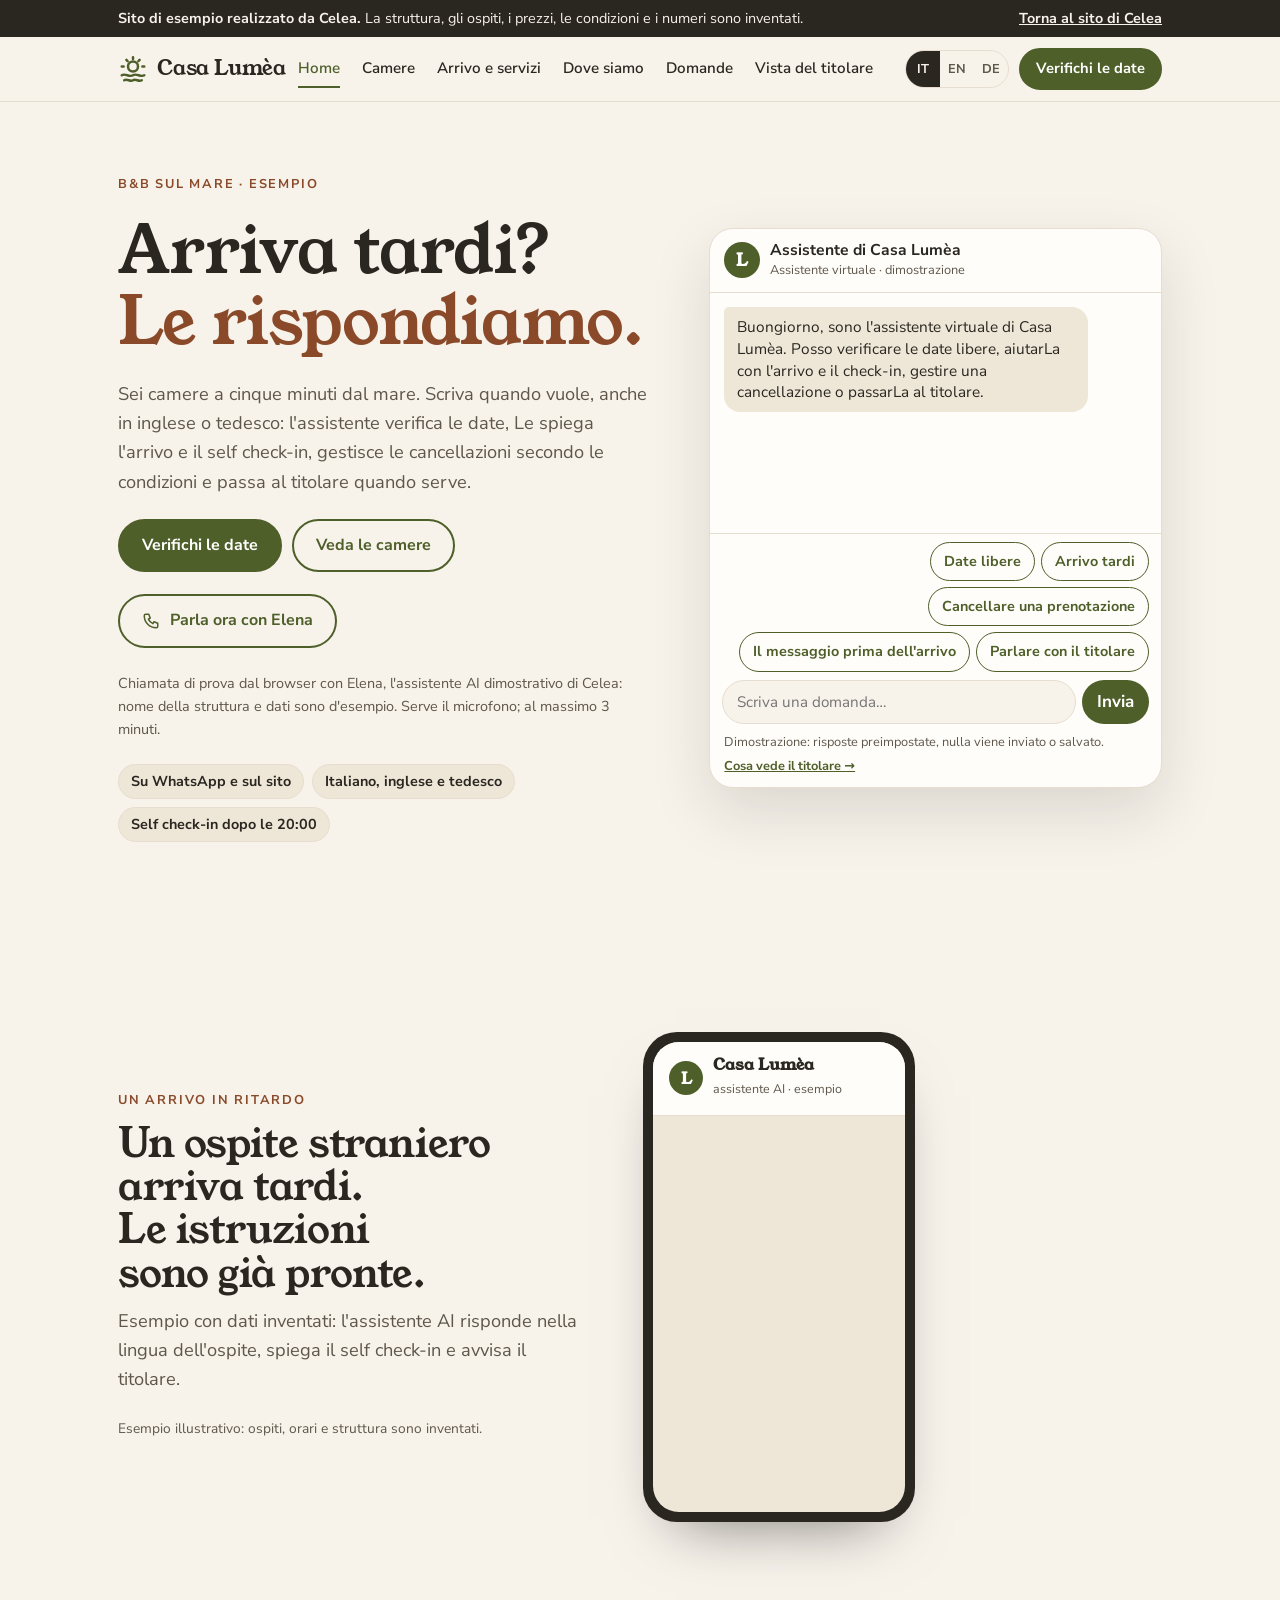
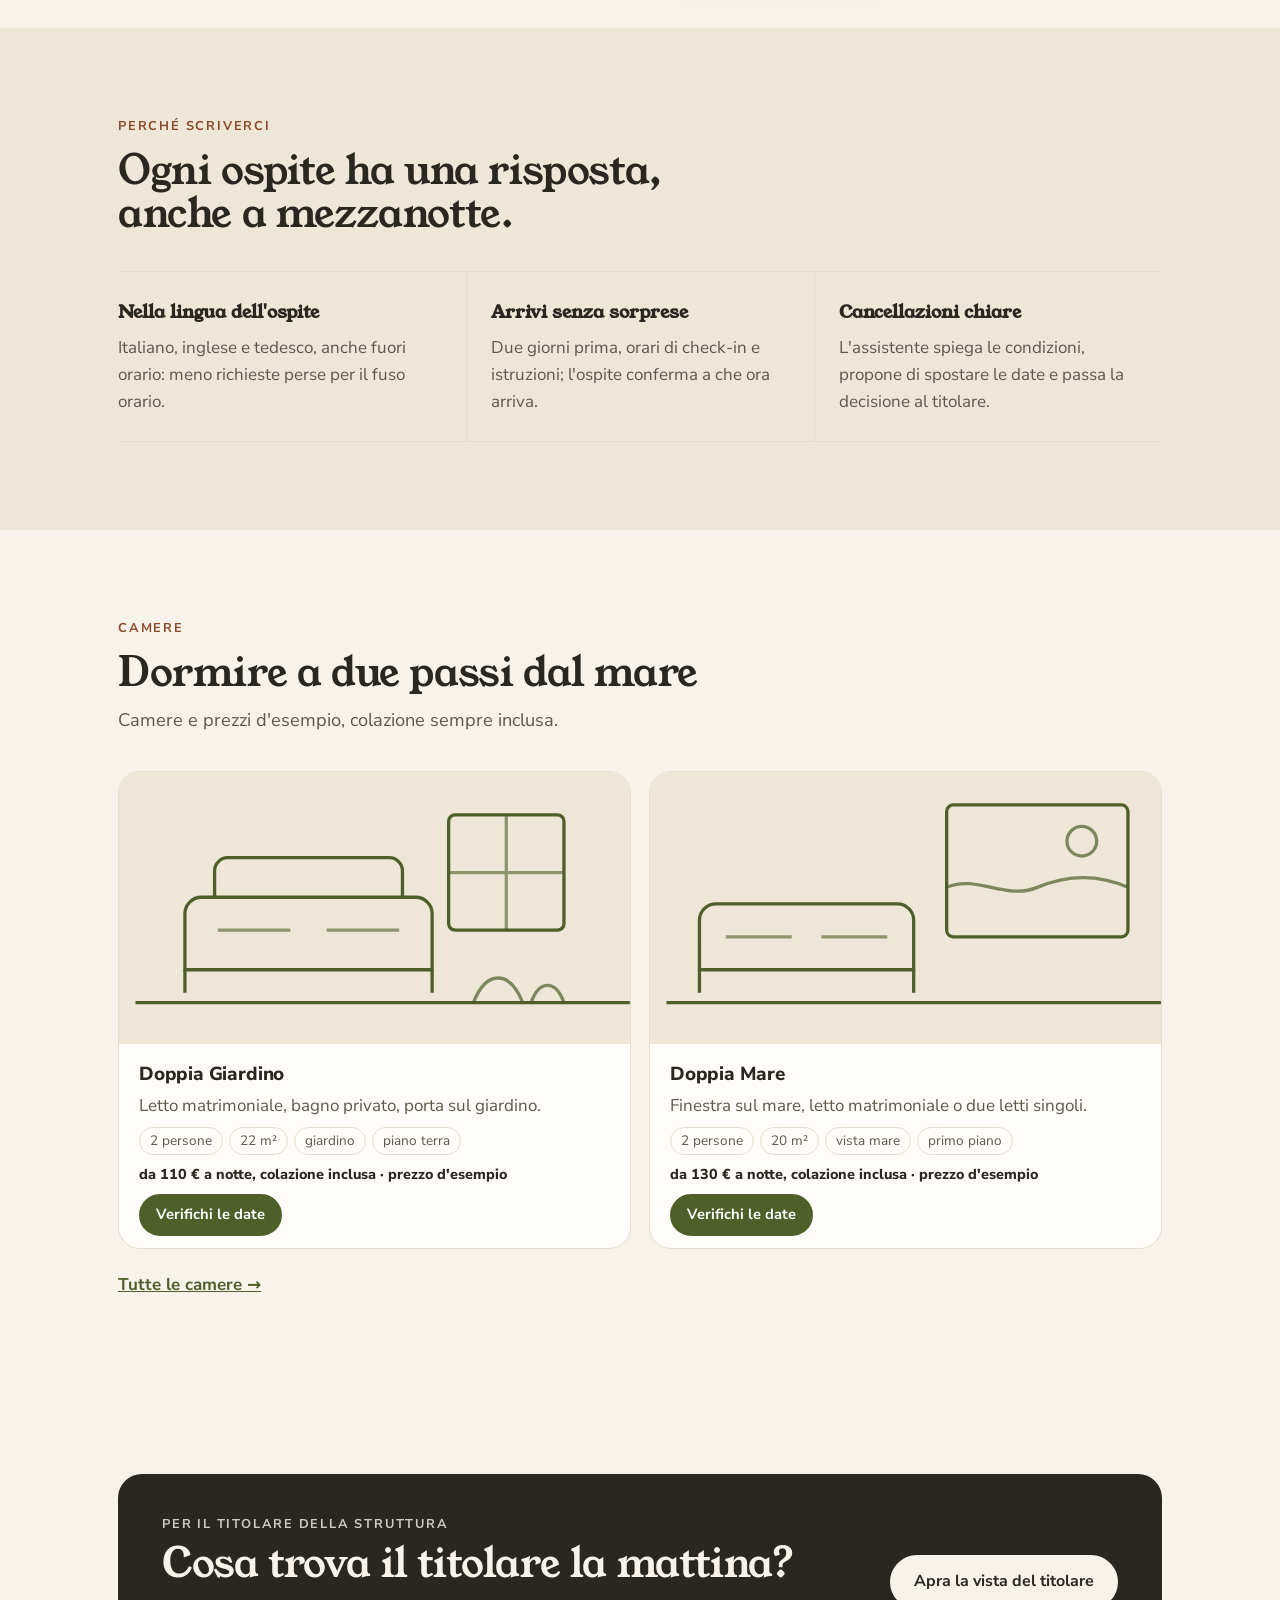
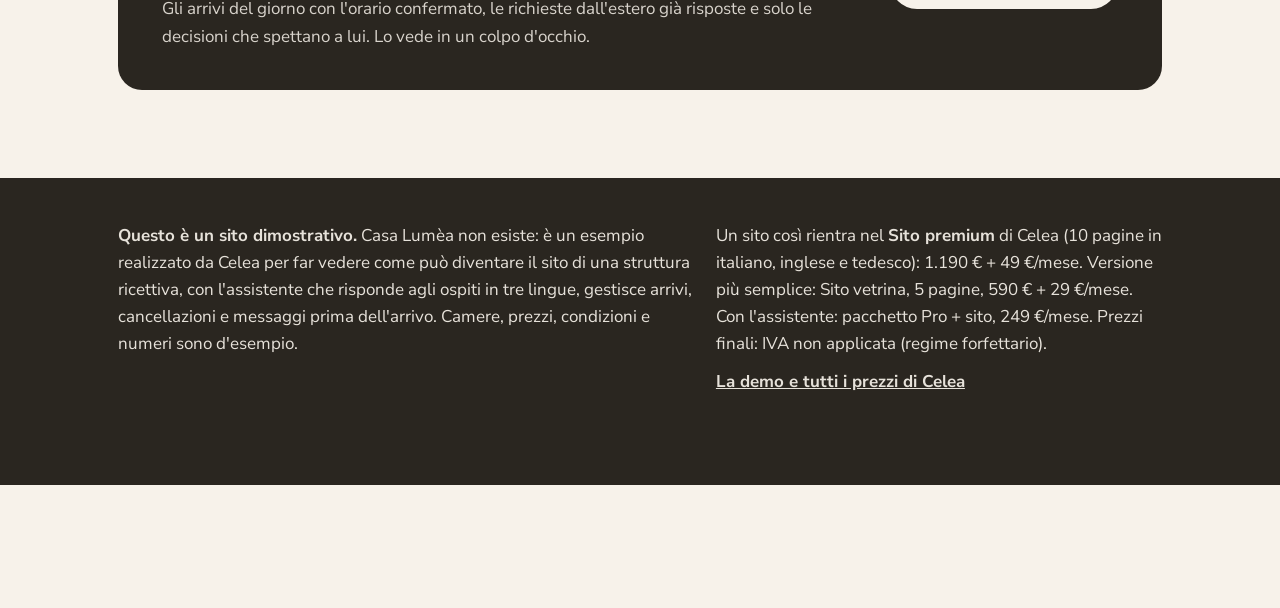
==== commit 5f4e9e65: "Demo: caratteri precaricati e stile della scena dentro la pagina; fascia e piè di pagina compaiono q" ====
--- a/casa-lumea/index.html
+++ b/casa-lumea/index.html
@@ -10,12 +10,17 @@
 <title>Casa Lumèa · B&B sul mare (sito di esempio)</title>
 <meta name="description" content="Sito di esempio realizzato da Celea per un B&B inventato: camere, arrivo e self check-in, assistente virtuale che risponde agli ospiti in tre lingue, gestisce cancellazioni e messaggi prima dell'arrivo, e la vista del titolare.">
 <meta name="robots" content="noindex">
+<link rel="preload" href="../fonts/young-serif-latin-400-normal.woff2" as="font" type="font/woff2" crossorigin>
+<link rel="preload" href="../fonts/nunito-sans-latin-wght-normal.woff2" as="font" type="font/woff2" crossorigin>
+<script>setTimeout(function(){document.documentElement.classList.add("r-ok")},2000)</script>
 <style>
+/* finché lo script non ha disegnato la pagina, fascia d'esempio e piè di pagina restano invisibili (evita il salto al caricamento) */
+html:not(.r-ok) .sample,html:not(.r-ok) footer.site{visibility:hidden}
 /* RESTYLING-2026-11: caratteri inclusi nel sito (licenza OFL), prima non venivano caricati */
-@font-face{font-family:"Young Serif";src:url("../fonts/young-serif-latin-400-normal.woff2") format("woff2");font-weight:400;font-style:normal;font-display:swap;unicode-range:U+0000-00FF,U+0131,U+0152-0153,U+02BB-02BC,U+02C6,U+02DA,U+02DC,U+0304,U+0308,U+0329,U+2000-206F,U+20AC,U+2122,U+2191,U+2193,U+2212,U+2215,U+FEFF,U+FFFD}
-@font-face{font-family:"Young Serif";src:url("../fonts/young-serif-latin-ext-400-normal.woff2") format("woff2");font-weight:400;font-style:normal;font-display:swap;unicode-range:U+0100-02BA,U+02BD-02C5,U+02C7-02CC,U+02CE-02D7,U+02DD-02FF,U+0304,U+0308,U+0329,U+1D00-1DBF,U+1E00-1E9F,U+1EF2-1EFF,U+2020,U+20A0-20AB,U+20AD-20C0,U+2113,U+2C60-2C7F,U+A720-A7FF}
-@font-face{font-family:"Nunito Sans";src:url("../fonts/nunito-sans-latin-wght-normal.woff2") format("woff2");font-weight:200 1000;font-style:normal;font-display:swap;unicode-range:U+0000-00FF,U+0131,U+0152-0153,U+02BB-02BC,U+02C6,U+02DA,U+02DC,U+0304,U+0308,U+0329,U+2000-206F,U+20AC,U+2122,U+2191,U+2193,U+2212,U+2215,U+FEFF,U+FFFD}
-@font-face{font-family:"Nunito Sans";src:url("../fonts/nunito-sans-latin-ext-wght-normal.woff2") format("woff2");font-weight:200 1000;font-style:normal;font-display:swap;unicode-range:U+0100-02BA,U+02BD-02C5,U+02C7-02CC,U+02CE-02D7,U+02DD-02FF,U+0304,U+0308,U+0329,U+1D00-1DBF,U+1E00-1E9F,U+1EF2-1EFF,U+2020,U+20A0-20AB,U+20AD-20C0,U+2113,U+2C60-2C7F,U+A720-A7FF}
+@font-face{font-family:"Young Serif";src:url("../fonts/young-serif-latin-400-normal.woff2") format("woff2");font-weight:400;font-style:normal;font-display:optional;unicode-range:U+0000-00FF,U+0131,U+0152-0153,U+02BB-02BC,U+02C6,U+02DA,U+02DC,U+0304,U+0308,U+0329,U+2000-206F,U+20AC,U+2122,U+2191,U+2193,U+2212,U+2215,U+FEFF,U+FFFD}
+@font-face{font-family:"Young Serif";src:url("../fonts/young-serif-latin-ext-400-normal.woff2") format("woff2");font-weight:400;font-style:normal;font-display:optional;unicode-range:U+0100-02BA,U+02BD-02C5,U+02C7-02CC,U+02CE-02D7,U+02DD-02FF,U+0304,U+0308,U+0329,U+1D00-1DBF,U+1E00-1E9F,U+1EF2-1EFF,U+2020,U+20A0-20AB,U+20AD-20C0,U+2113,U+2C60-2C7F,U+A720-A7FF}
+@font-face{font-family:"Nunito Sans";src:url("../fonts/nunito-sans-latin-wght-normal.woff2") format("woff2");font-weight:200 1000;font-style:normal;font-display:optional;unicode-range:U+0000-00FF,U+0131,U+0152-0153,U+02BB-02BC,U+02C6,U+02DA,U+02DC,U+0304,U+0308,U+0329,U+2000-206F,U+20AC,U+2122,U+2191,U+2193,U+2212,U+2215,U+FEFF,U+FFFD}
+@font-face{font-family:"Nunito Sans";src:url("../fonts/nunito-sans-latin-ext-wght-normal.woff2") format("woff2");font-weight:200 1000;font-style:normal;font-display:optional;unicode-range:U+0100-02BA,U+02BD-02C5,U+02C7-02CC,U+02CE-02D7,U+02DD-02FF,U+0304,U+0308,U+0329,U+1D00-1DBF,U+1E00-1E9F,U+1EF2-1EFF,U+2020,U+20A0-20AB,U+20AD-20C0,U+2113,U+2C60-2C7F,U+A720-A7FF}
 
 :root{--bg:#F7F2EA;--surface:#FFFDF9;--ink:#2A2620;--muted:#5F574C;--line:#E6DDD0;--acc:#4E5F2A;--acc-ink:#FFFFFF;--acc-text:#4E5F2A;--label:#8A4A2A;--soft:#EEE7D8;--warn:#A1470F;--band:#2A2620;--band-ink:#F7F2EA;--shadow:rgba(42,38,32,.13);--ok-bg:#E1E8CF;--ok-ink:#33401A;--wa-bg:#0B141A;--wa-bub:#FFFFFF;--f-display:'Young Serif',Georgia,serif;--f-body:'Nunito Sans',ui-sans-serif,system-ui,sans-serif;--w-display:400;--w-h3:800;--track:-.01em;--r:20px;}
 @media (prefers-color-scheme: dark){:root:not([data-theme="light"]){--bg:#171511;--surface:#211E18;--ink:#F1ECE3;--muted:#B5AB9C;--line:#352F26;--acc:#C3D08F;--acc-ink:#1C2108;--acc-text:#CAD69A;--label:#E3A17E;--soft:#2A261E;--warn:#A1470F;--band:#0F0D0A;--band-ink:#F1ECE3;--shadow:rgba(0,0,0,.45);--ok-bg:#37431E;--ok-ink:#E5EDC9;--wa-bg:#0B141A;--wa-bub:#FFFFFF;color-scheme:dark}}
@@ -194,9 +199,44 @@
 @media (min-width:1020px) and (max-width:1239px){.hcta{display:none}}
 
 h3{font-family:var(--f-body)}.hero h1 em{font-style:normal;color:var(--label)}.steps li::before,.kpi b{font-weight:400}.rooms{display:grid;gap:18px}@media (min-width:760px){.rooms{grid-template-columns:1fr 1fr}}.room{background:var(--surface);border:1px solid var(--line);border-radius:22px;overflow:hidden;display:grid;min-width:0}.room .art{background:var(--soft);aspect-ratio:16/8;color:var(--acc-text)}.room .art svg{width:100%;height:100%}.room .body{padding:20px;display:grid;gap:8px}.room ul{list-style:none;padding:0;margin:0;display:flex;flex-wrap:wrap;gap:6px}.room li{border:1px solid var(--line);border-radius:999px;padding:2px 10px;font-size:.85rem;color:var(--muted)}.room .from{font-weight:800}
+
+/* Siti di esempio di Celea · aggiunte del restyling 2026-11 (scena animata e «Parla ora»).
+   Usa i colori e i caratteri di ogni demo (variabili --acc, --surface, --soft, --ink, --muted, --line, --f-display, --f-body):
+   ogni demo resta con la sua identità. */
+.scena-demo .scena-grid{display:grid;gap:28px;align-items:center}
+@media (min-width:900px){.scena-demo .scena-grid{grid-template-columns:.95fr 1.05fr;gap:56px}}
+.sc-stage{position:relative;display:grid;justify-items:center;padding:6px 0 18px}
+.sc-phone{width:min(330px,100%);border-radius:34px;background:var(--ink);padding:10px;box-shadow:0 30px 60px -34px rgba(0,0,0,.55)}
+.sc-screen{border-radius:26px;overflow:hidden;background:var(--soft);display:flex;flex-direction:column;min-height:400px}
+.sc-bar{display:flex;align-items:center;gap:10px;padding:14px 16px;background:var(--surface);border-bottom:1px solid var(--line)}
+.sc-av{width:34px;height:34px;border-radius:50%;display:grid;place-items:center;background:var(--acc);color:var(--acc-ink);font:700 1rem var(--f-display);flex:none}
+.sc-bar b{font-family:var(--f-display);font-size:1.02rem;color:var(--ink);display:block;line-height:1.1}
+.sc-bar small{font-size:.78rem;color:var(--muted)}
+.sc-msgs{list-style:none;margin:0;padding:14px 12px;display:flex;flex-direction:column;gap:8px;flex:1;justify-content:flex-end}
+.sc-msgs li{max-width:86%;padding:9px 12px;border-radius:16px;font-size:.9rem;line-height:1.38;color:var(--ink)}
+.sc-msgs .me{align-self:flex-end;background:var(--surface);border-bottom-right-radius:5px;box-shadow:0 1px 0 rgba(0,0,0,.05)}
+.sc-msgs .ai{align-self:flex-start;background:var(--acc);color:var(--acc-ink);border-bottom-left-radius:5px}
+.sc-msgs .ai b{display:block;font-size:.68rem;letter-spacing:.08em;text-transform:uppercase;opacity:.85;margin-bottom:2px}
+.sc-card{position:relative;z-index:2;width:min(300px,92%);margin-top:-46px;background:var(--surface);border:1px solid var(--line);border-radius:16px;padding:12px 14px;box-shadow:0 18px 40px -26px rgba(0,0,0,.5)}
+.sc-k{font:700 .78rem var(--f-body);letter-spacing:.08em;text-transform:uppercase;color:var(--label,var(--acc-text));margin:0 0 6px}
+.sc-row{display:grid;grid-template-columns:48px 1fr;gap:10px;align-items:center;min-height:38px;border-top:1px dashed var(--line)}
+.sc-row time{font:700 .82rem var(--f-body);color:var(--muted);font-variant-numeric:tabular-nums}
+.sc-row i{display:block;height:8px;border-radius:4px;background:var(--soft);width:60%}
+.sc-ev{display:block;margin:5px 0;padding:6px 10px;border-radius:10px;background:var(--soft);border-left:4px solid var(--acc);font-weight:700;font-size:.9rem;color:var(--ink)}
+.sc-ev small{display:block;font-weight:600;font-size:.76rem;color:var(--muted)}
+.sc-chip{position:relative;z-index:3;margin-top:10px;display:inline-flex;align-items:center;gap:8px;padding:7px 12px;border-radius:999px;background:var(--surface);border:1px solid var(--line);font-size:.84rem;font-weight:700;color:var(--ink);box-shadow:0 10px 24px -18px rgba(0,0,0,.5)}
+.sc-chip::before{content:"";width:8px;height:8px;border-radius:50%;background:var(--acc)}
+.sc-nota{font-size:.86rem;color:var(--muted);margin-top:12px}
+@media (min-width:900px){.sc-stage{grid-template-columns:auto auto;justify-content:center;align-items:end}.sc-card{margin:0 0 54px -40px}.sc-chip{position:absolute;right:0;top:10px;margin:0}}
+/* passi: senza JavaScript o con «riduci movimento» resta il fotogramma finale */
+.sc-stage.playing [data-at]{transition:opacity .45s ease,transform .55s cubic-bezier(.2,.7,.2,1)}
+.sc-stage.playing [data-at]:not(.on){opacity:0;transform:translateY(10px)}
+/* «Parla ora» con l'assistente della demo */
+.btn.parla{gap:10px}
+.btn.parla svg{width:18px;height:18px}
+.parla-msg{font-size:.86rem;color:var(--muted);margin-top:8px;min-height:1.2em}
+@media (prefers-reduced-motion:reduce){.sc-stage [data-at]{opacity:1!important;transform:none!important}}
 </style>
-<link rel="stylesheet" href="../celea-demo.css">
-<script src="../celea-demo.js" defer></script>
 <a class="skip" id="skip" href="#home">Vai al contenuto</a>
 <div class="sample" role="note"><div class="wrap"><span id="band"></span><a id="back" href="https://www.celea.it/">Torna al sito di Celea</a></div></div>
 <svg width="0" height="0" style="position:absolute" aria-hidden="true"><symbol id="logo" viewBox="0 0 24 24"><circle cx="12" cy="10" r="4" fill="none" stroke="currentColor" stroke-width="2"/><path d="M12 2.5v1.5M4.5 10H3M21 10h-1.5M6.7 4.7l1 1M17.3 4.7l-1 1M3 17c3-2 6 2 9 0s6 2 9 0M5 21c2.4-1.5 4.8 1.5 7 0s4.6 1.5 7 0" fill="none" stroke="currentColor" stroke-width="2" stroke-linecap="round"/></symbol></svg>
@@ -659,10 +699,12 @@
   $("#menu-btn").addEventListener("click",function(){ var d=$("#drawer-nav"), o=!d.classList.contains("open"); d.classList.toggle("open",o); this.setAttribute("aria-expanded",o?"true":"false"); });
   window.addEventListener("hashchange",route);
   route();
+  document.documentElement.classList.add("r-ok"); // pagina pronta: compaiono fascia e piè di pagina (niente salti)
 })();
 
 </script>
 
 
+<script src="../celea-demo.js" defer></script>
 </body>
 </html>
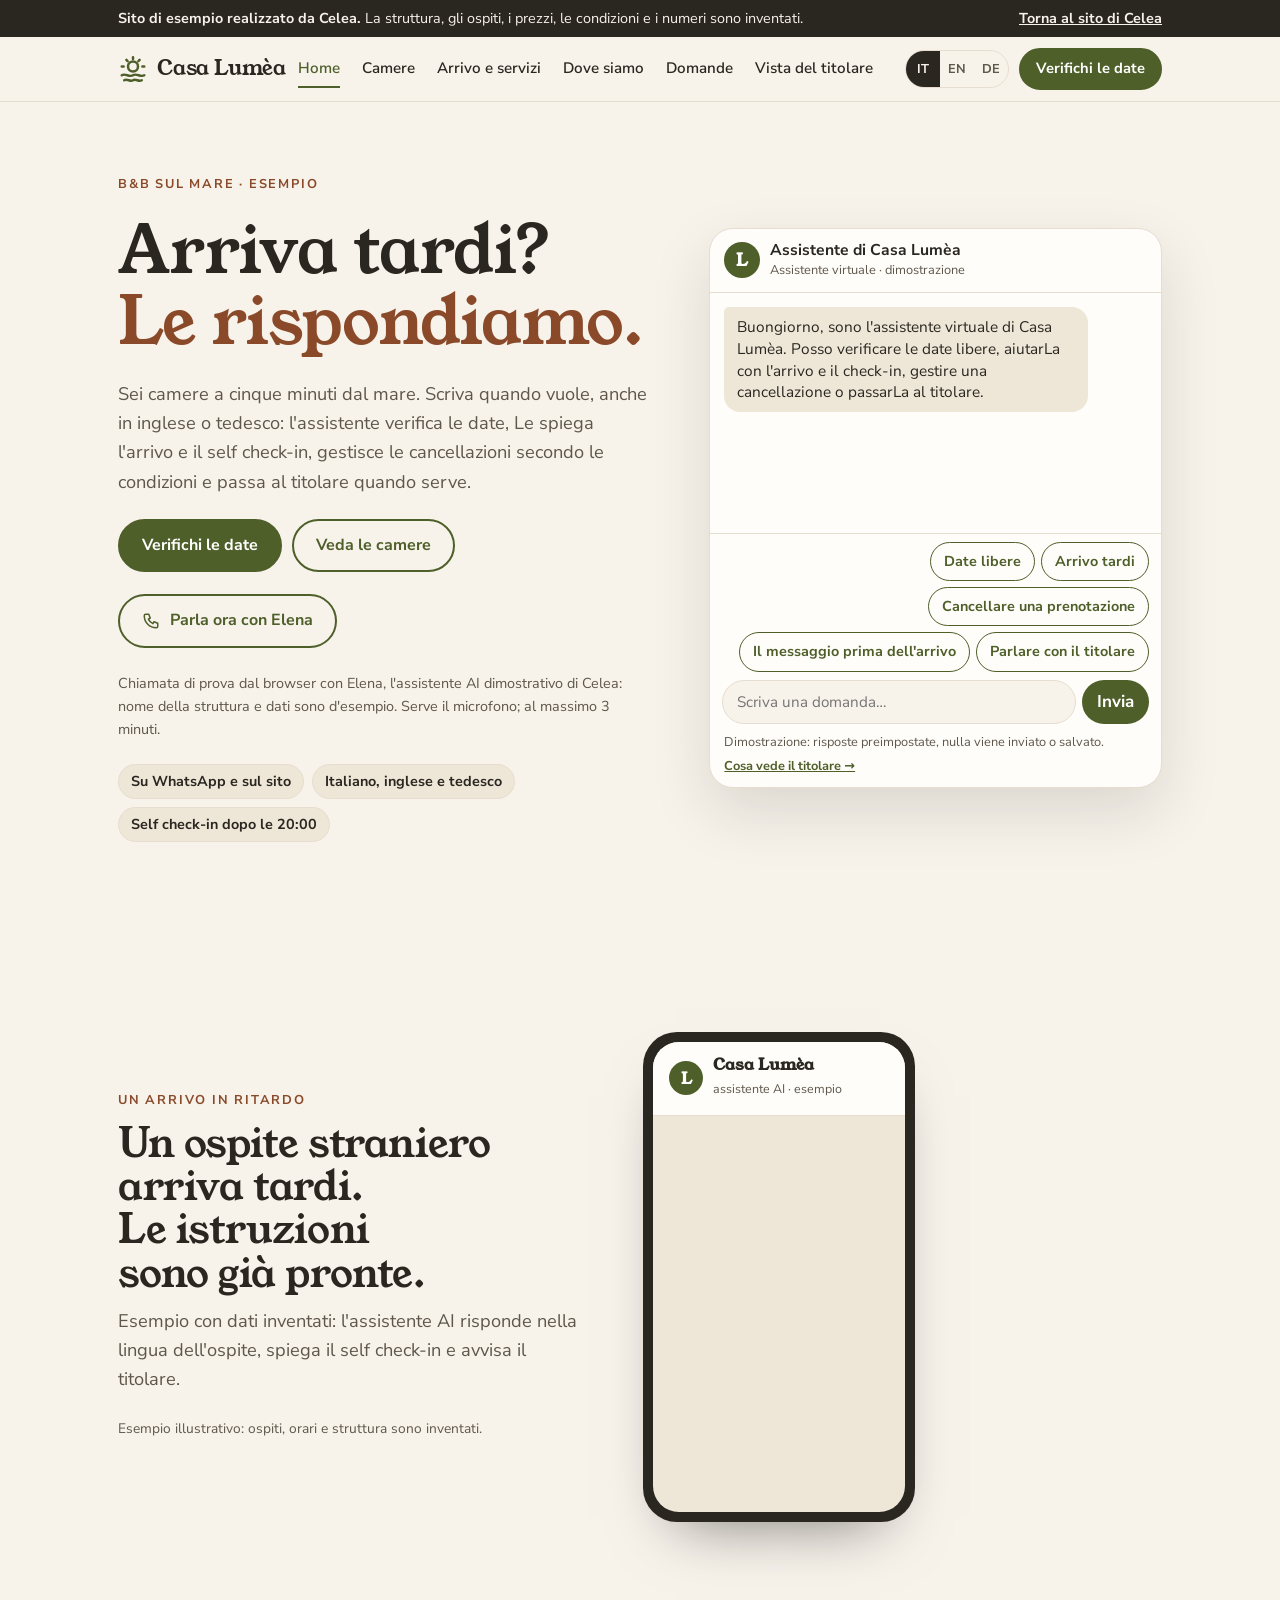
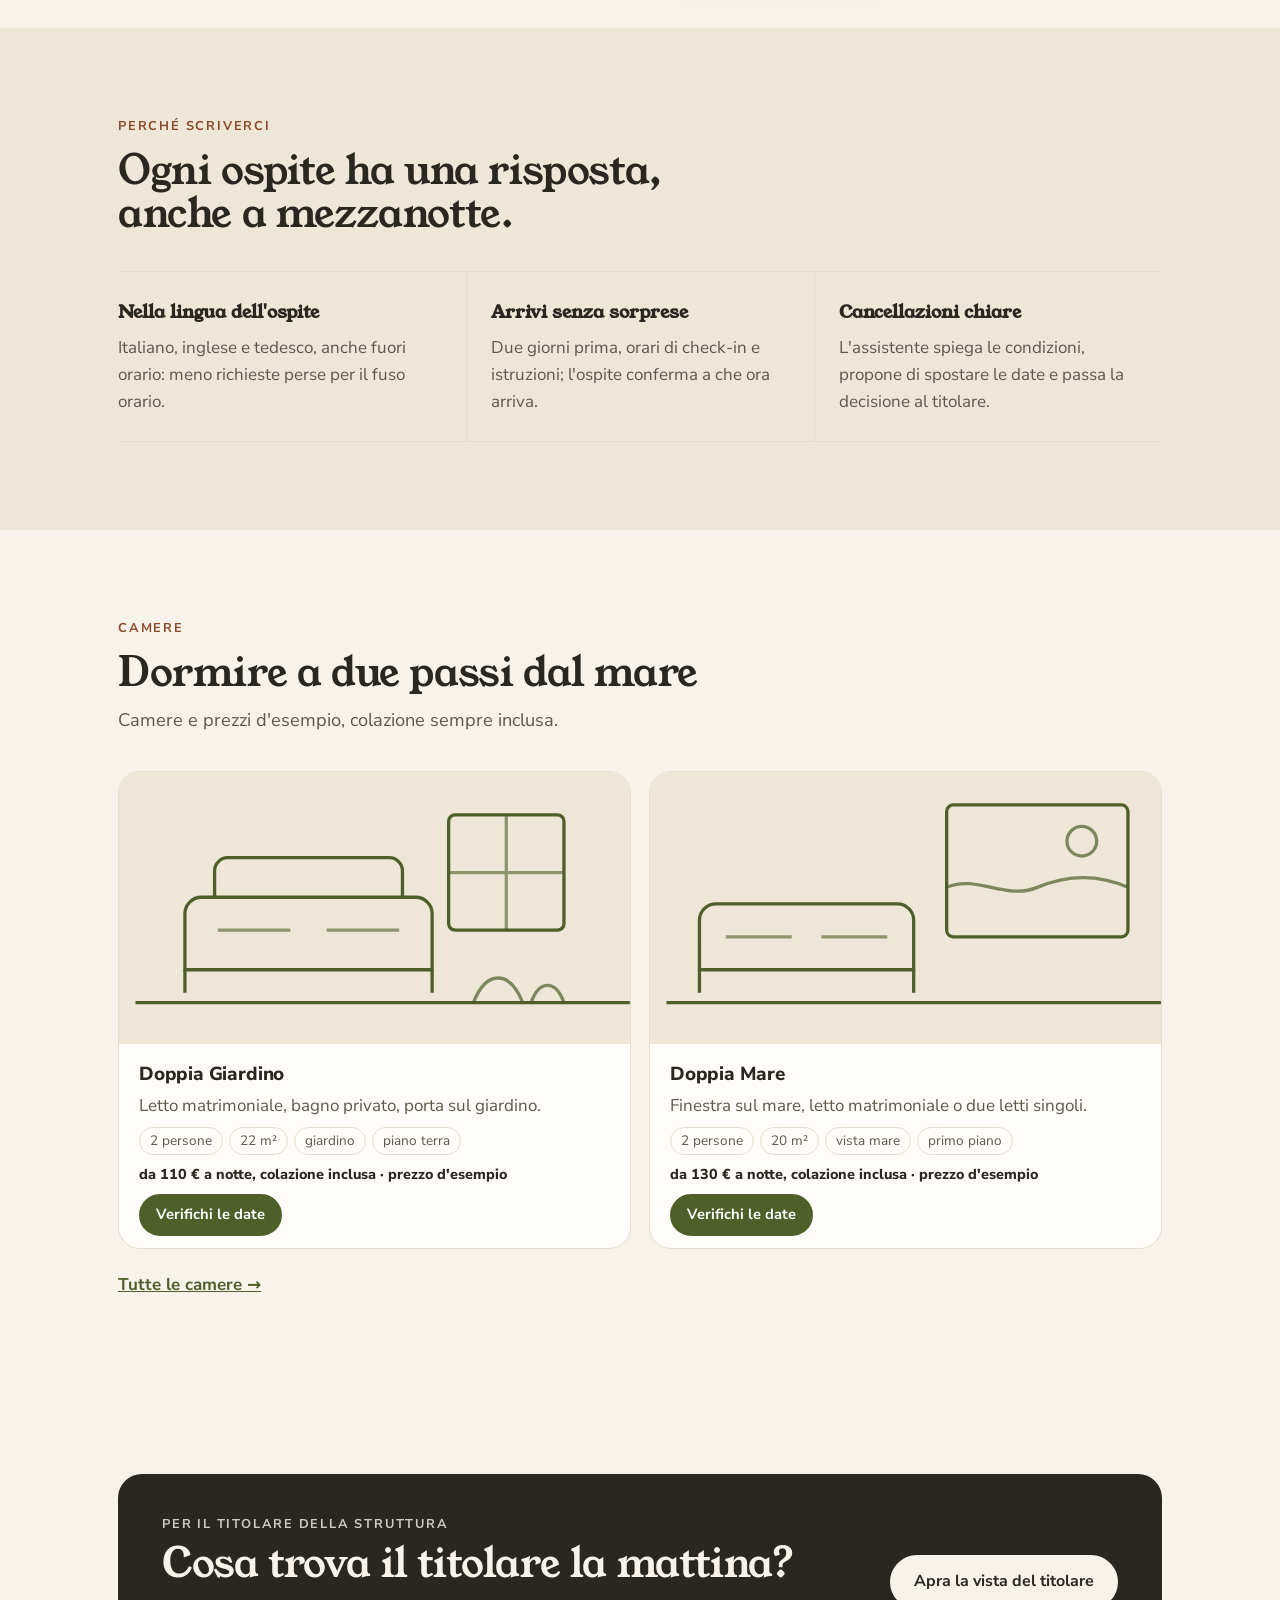
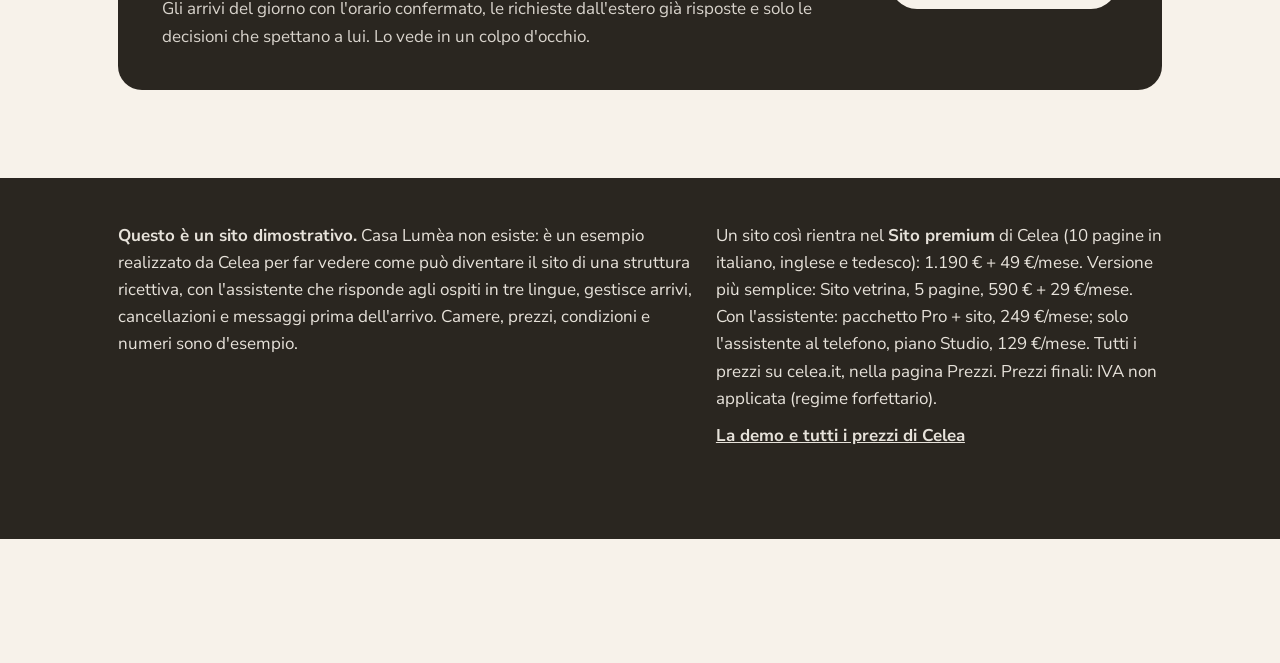
==== commit d8e2f3ae: "Listino v2.2 nelle demo: oltre al Pro + sito, il piano Studio a 129 €/mese e il rimando alla pagina " ====
--- a/casa-lumea/index.html
+++ b/casa-lumea/index.html
@@ -371,7 +371,7 @@
 <section class="alt"><div class="wrap"><div class="band-cta"><div><h2>Vuole vederlo con la Sua struttura?</h2><p style="margin-top:10px">Questo sito è un esempio di Celea. La demo dell'assistente e tutti i prezzi sono sul sito di Celea.</p></div><a class="btn" href="${CELEA}">Vada al sito di Celea</a></div></div></section>`
 },
 footer:`<div class="wrap cols"><div><p><b>Questo è un sito dimostrativo.</b> Casa Lumèa non esiste: è un esempio realizzato da Celea per far vedere come può diventare il sito di una struttura ricettiva, con l'assistente che risponde agli ospiti in tre lingue, gestisce arrivi, cancellazioni e messaggi prima dell'arrivo. Camere, prezzi, condizioni e numeri sono d'esempio.</p></div>
-<div><p>Un sito così rientra nel <b>Sito premium</b> di Celea (10 pagine in italiano, inglese e tedesco): 1.190 € + 49 €/mese. Versione più semplice: Sito vetrina, 5 pagine, 590 € + 29 €/mese. Con l'assistente: pacchetto Pro + sito, 249 €/mese. Prezzi finali: IVA non applicata (regime forfettario).</p><p style="margin-top:10px"><a href="${CELEA}">La demo e tutti i prezzi di Celea</a></p></div></div>`
+<div><p>Un sito così rientra nel <b>Sito premium</b> di Celea (10 pagine in italiano, inglese e tedesco): 1.190 € + 49 €/mese. Versione più semplice: Sito vetrina, 5 pagine, 590 € + 29 €/mese. Con l'assistente: pacchetto Pro + sito, 249 €/mese; solo l'assistente al telefono, piano Studio, 129 €/mese. Tutti i prezzi su celea.it, nella pagina Prezzi. Prezzi finali: IVA non applicata (regime forfettario).</p><p style="margin-top:10px"><a href="${CELEA}">La demo e tutti i prezzi di Celea</a></p></div></div>`
 };
 
 /* ======================= ENGLISH ======================= */
@@ -461,7 +461,7 @@
 <section class="alt"><div class="wrap"><div class="band-cta"><div><h2>Want to see this for your property?</h2><p style="margin-top:10px">This website is a Celea sample. The assistant demo and all prices are on Celea's website.</p></div><a class="btn" href="${CELEA}#en">Go to Celea</a></div></div></section>`
 },
 footer:`<div class="wrap cols"><div><p><b>This is a demo website.</b> Casa Lumèa does not exist: it is a sample made by Celea to show what a guest house or hotel website can become, with an assistant that answers guests in three languages and handles arrivals, cancellations and pre-arrival messages. Rooms, prices, terms and figures are examples.</p></div>
-<div><p>A site like this falls under Celea's <b>premium website</b> (10 pages in Italian, English and German): €1,190 + €49/month. Simpler option: showcase website, 5 pages, €590 + €29/month. With the assistant: Pro + website package, €249/month. Final prices: no VAT charged (Italian flat-rate scheme).</p><p style="margin-top:10px"><a href="${CELEA}#en">Celea's demo and all prices</a></p></div></div>`
+<div><p>A site like this falls under Celea's <b>premium website</b> (10 pages in Italian, English and German): €1,190 + €49/month. Simpler option: showcase website, 5 pages, €590 + €29/month. With the assistant: Pro + website package, €249/month; the phone assistant alone, Studio plan, €129/month. All prices on celea.it, in the Pricing section. Final prices: no VAT charged (Italian flat-rate scheme).</p><p style="margin-top:10px"><a href="${CELEA}#en">Celea's demo and all prices</a></p></div></div>`
 };
 
 /* ======================= DEUTSCH ======================= */
@@ -551,7 +551,7 @@
 <section class="alt"><div class="wrap"><div class="band-cta"><div><h2>Möchten Sie das für Ihre Unterkunft sehen?</h2><p style="margin-top:10px">Diese Website ist ein Beispiel von Celea. Die Demo des Assistenten und alle Preise finden Sie auf der Website von Celea.</p></div><a class="btn" href="${CELEA}#de">Zur Website von Celea</a></div></div></section>`
 },
 footer:`<div class="wrap cols"><div><p><b>Dies ist eine Demo-Website.</b> Die Casa Lumèa gibt es nicht: Es ist ein Beispiel von Celea, das zeigt, wie die Website einer Unterkunft aussehen kann, mit einem Assistenten, der Gästen in drei Sprachen antwortet und sich um Anreise, Stornierungen und Nachrichten vor der Ankunft kümmert. Zimmer, Preise, Bedingungen und Zahlen sind Beispiele.</p></div>
-<div><p>Eine solche Website entspricht der <b>Premium-Website</b> von Celea (10 Seiten auf Italienisch, Englisch und Deutsch): 1.190 € + 49 €/Monat. Einfachere Variante: Präsentations-Website, 5 Seiten, 590 € + 29 €/Monat. Mit Assistent: Paket Pro + Website, 249 €/Monat. Endpreise: keine MwSt. (italienische Pauschalregelung).</p><p style="margin-top:10px"><a href="${CELEA}#de">Demo und alle Preise von Celea</a></p></div></div>`
+<div><p>Eine solche Website entspricht der <b>Premium-Website</b> von Celea (10 Seiten auf Italienisch, Englisch und Deutsch): 1.190 € + 49 €/Monat. Einfachere Variante: Präsentations-Website, 5 Seiten, 590 € + 29 €/Monat. Mit Assistent: Paket Pro + Website, 249 €/Monat; nur der Telefon-Assistent, Plan Studio, 129 €/Monat. Alle Preise auf celea.it, im Bereich Preise. Endpreise: keine MwSt. (italienische Pauschalregelung).</p><p style="margin-top:10px"><a href="${CELEA}#de">Demo und alle Preise von Celea</a></p></div></div>`
 };
 
 ["it","en","de"].forEach(function(l){ var P=SITE.i18n[l].pages; P.home=P.home.replace("%R2%",rooms(l,2)); P.camere=P.camere.replace("%R4%",rooms(l,4)); });
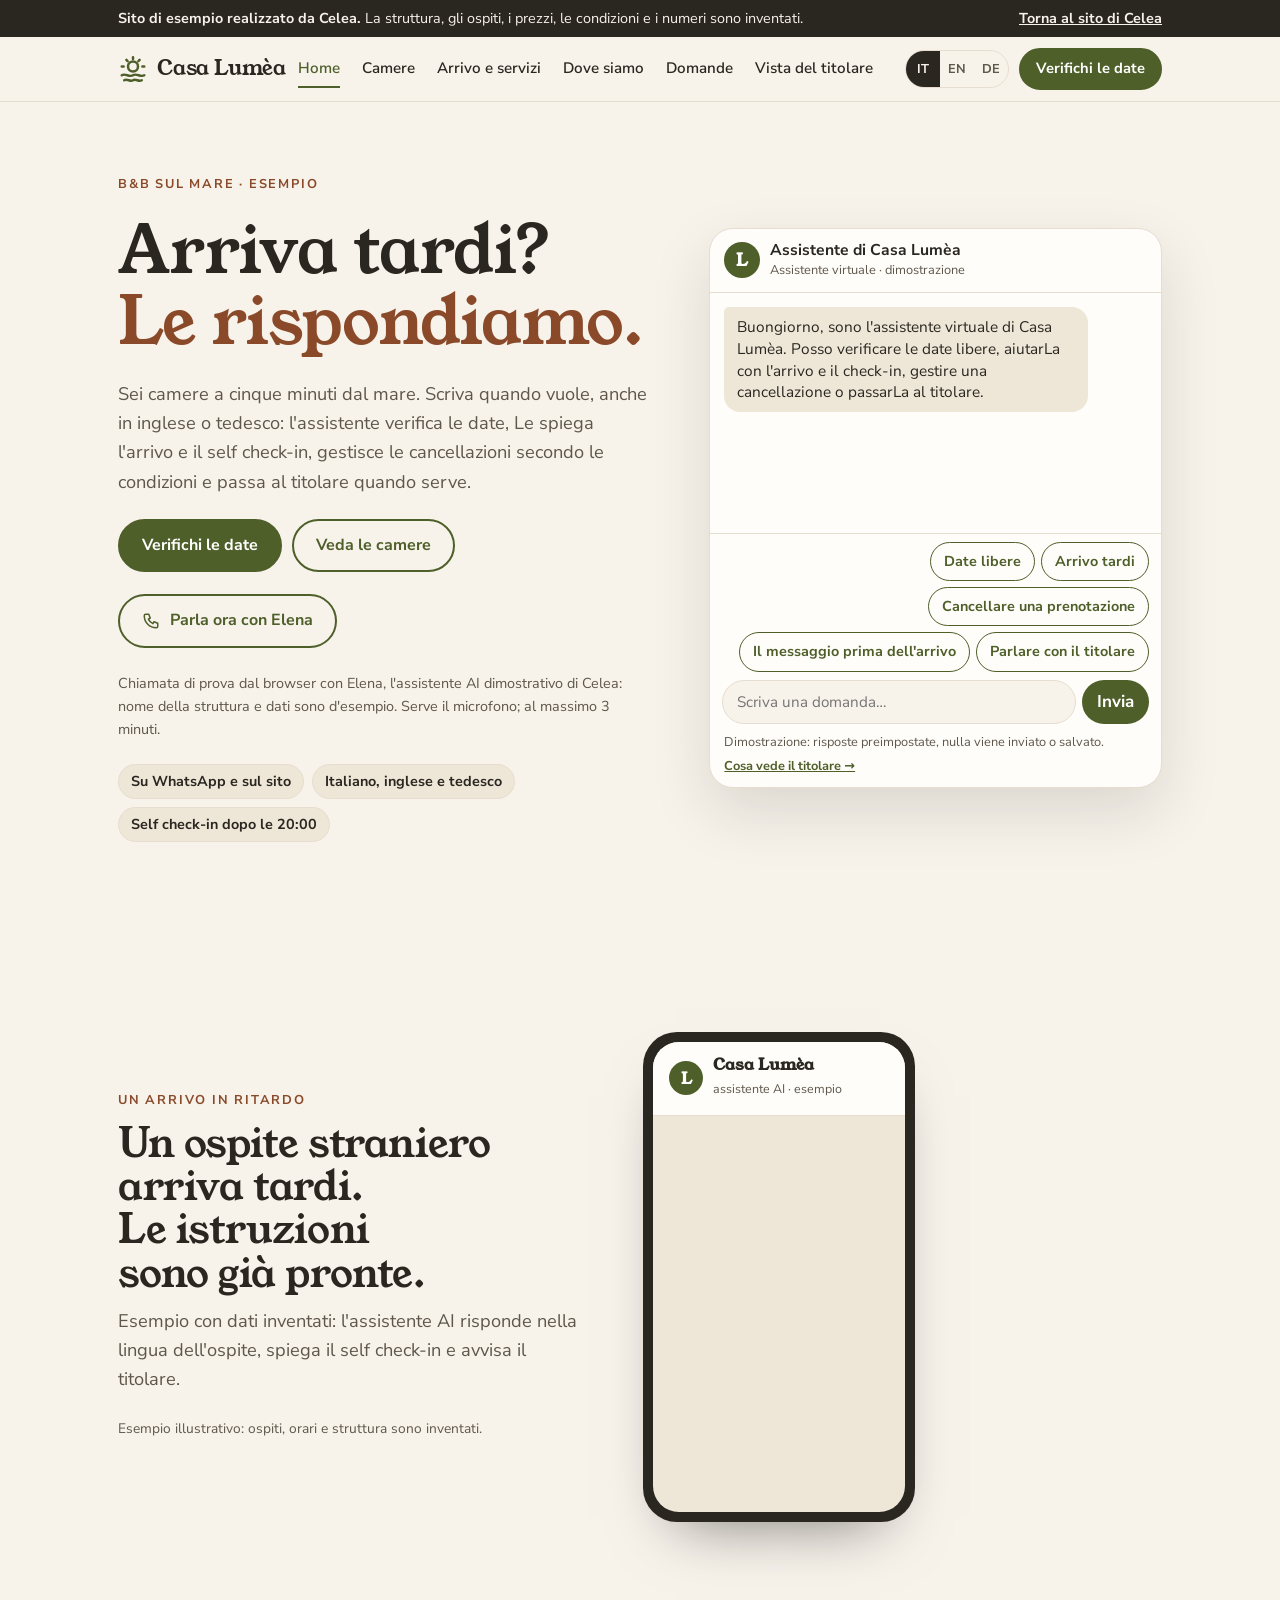
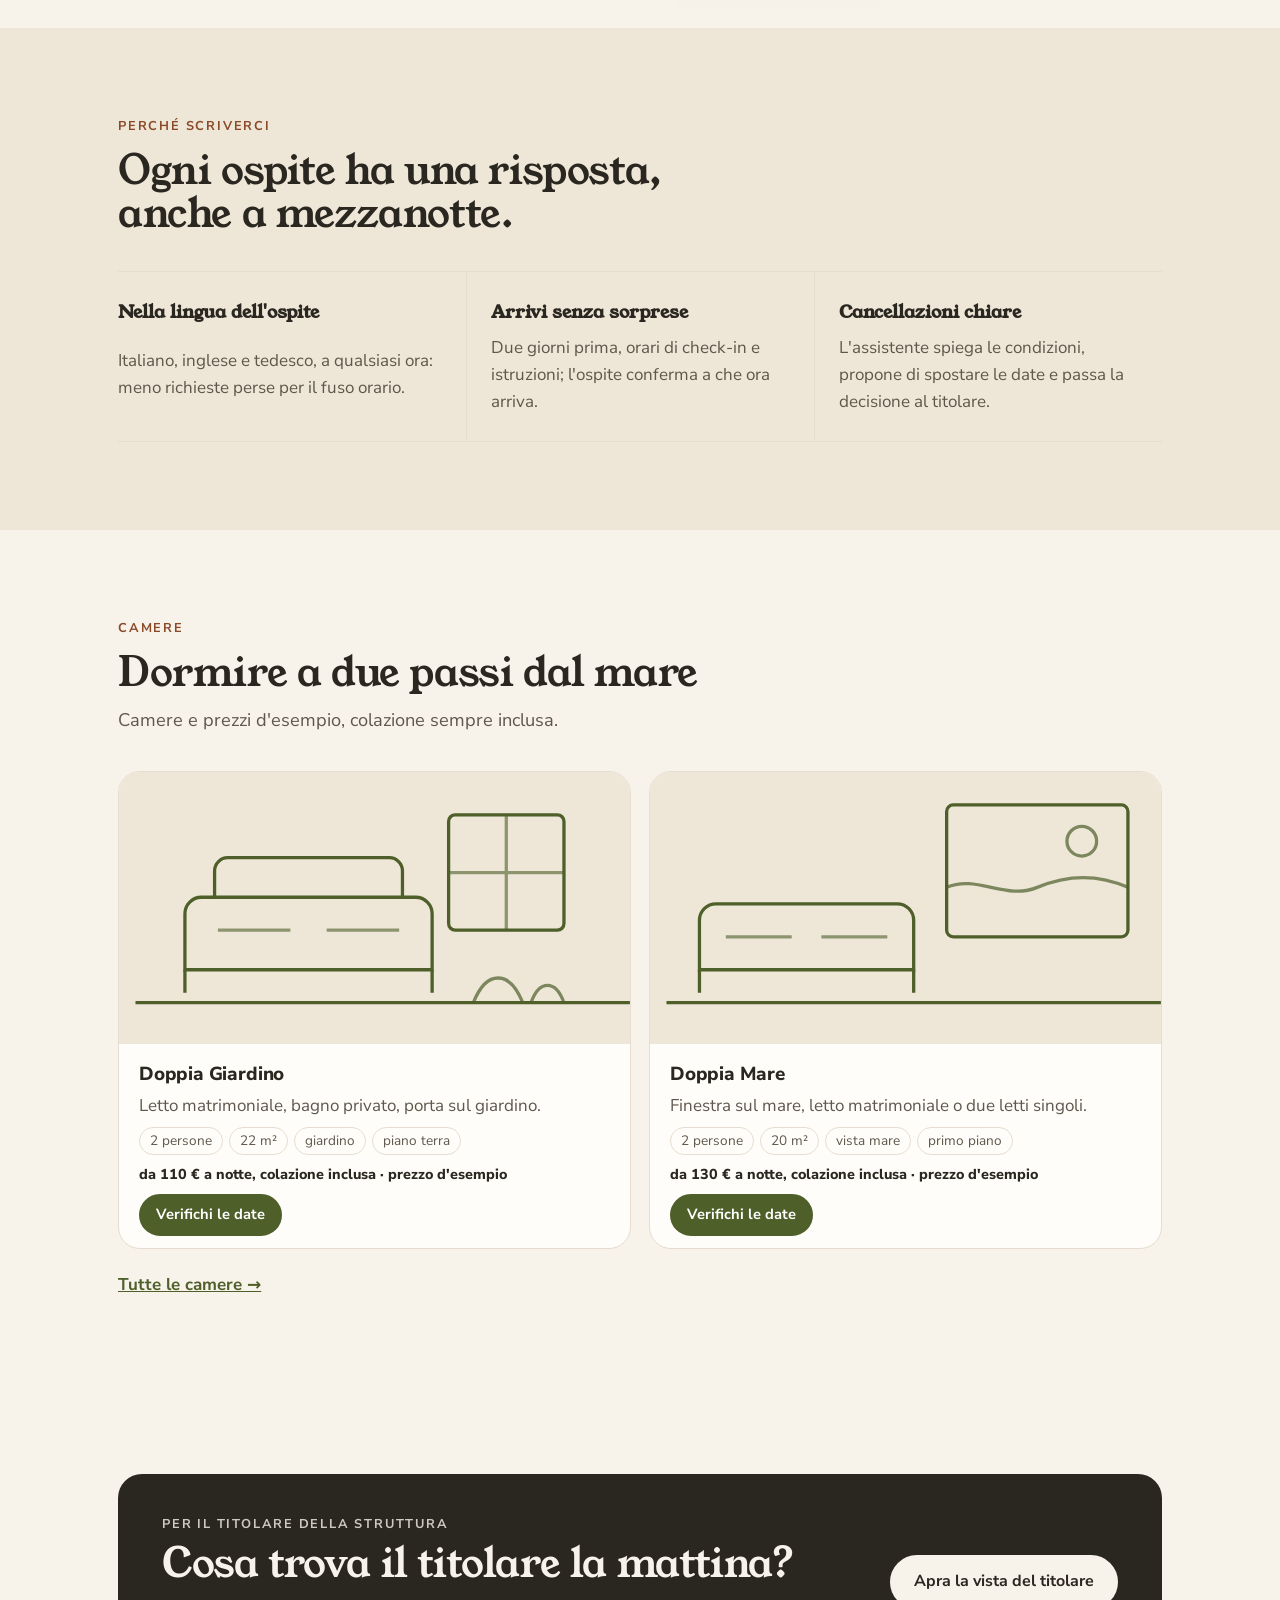
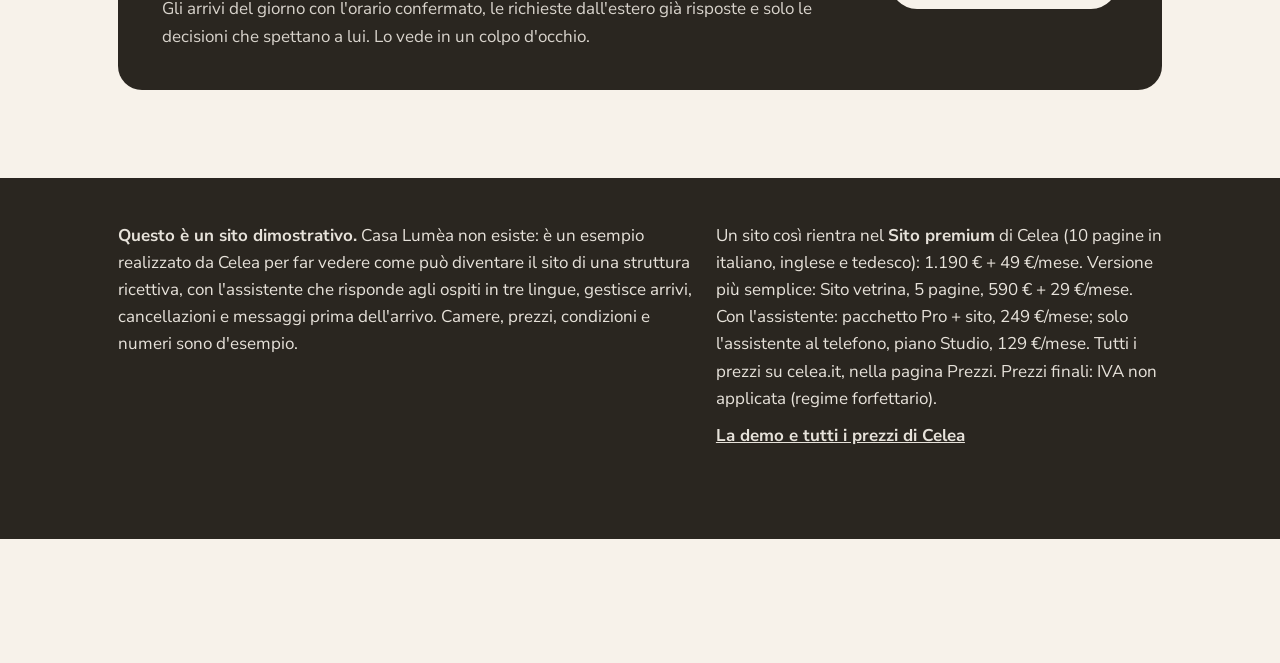
==== commit 067a3f92: "Demo: «a qualsiasi ora» al posto di «anche fuori orario» (regola di William, IT/EN/DE); Odontèa: le " ====
--- a/casa-lumea/index.html
+++ b/casa-lumea/index.html
@@ -291,7 +291,7 @@
 cta:"Verifichi le date",
 nav:[["home","Home"],["camere","Camere"],["soggiorno","Arrivo e servizi"],["dove","Dove siamo"],["domande","Domande"],["titolare","Vista del titolare"]],
 titles:{home:"Casa Lumèa · B&B sul mare (sito di esempio)",camere:"Camere · Casa Lumèa (esempio)",soggiorno:"Arrivo e servizi · Casa Lumèa (esempio)",dove:"Dove siamo · Casa Lumèa (esempio)",domande:"Domande · Casa Lumèa (esempio)",titolare:"Vista del titolare · Casa Lumèa (esempio)"},
-desc:{home:"Sito di esempio di Celea per un B&B inventato: l'assistente risponde agli ospiti anche fuori orario, in italiano, inglese e tedesco, gestisce arrivi tardi, cancellazioni secondo le condizioni e il messaggio prima dell'arrivo.",titolare:"Cosa trova il titolare la mattina: arrivi con orario confermato, cancellazioni da decidere, richieste dall'estero. Dati d'esempio."},
+desc:{home:"Sito di esempio di Celea per un B&B inventato: l'assistente risponde agli ospiti a qualsiasi ora, in italiano, inglese e tedesco, gestisce arrivi tardi, cancellazioni secondo le condizioni e il messaggio prima dell'arrivo.",titolare:"Cosa trova il titolare la mattina: arrivi con orario confermato, cancellazioni da decidere, richieste dall'estero. Dati d'esempio."},
 ui:{menu:"Menu",skip:"Vai al contenuto",fab:"Scriva alla struttura",placeholder:"Scriva una domanda…",send:"Invia",close:"Chiudi la chat",typing:"sta scrivendo…",demoNote:"Dimostrazione: risposte preimpostate, nulla viene inviato o salvato.",ownerLink:"Cosa vede il titolare →",liveEmpty:"Ancora nulla: provi la chat (per esempio «Cancellare una prenotazione») e torni qui.",livePill:"dalla chat di questa pagina",newEvents:"novità per il titolare",langs:"Lingua"},
 chat:{name:"Assistente di Casa Lumèa",sub:"Assistente virtuale · dimostrazione",fb:"fb",
 end:[["Ricomincia","start"],["Cosa vede il titolare","__owner"]],
@@ -321,7 +321,7 @@
 ch1:{u:"Sì, raccogliete la richiesta.",a:["Fatto: ho annotato la richiesta. Le scriviamo su WhatsApp appena il calendario della nuova stagione è aperto."],s:"Richiesta salvata per la riapertura",log:"Richiesta durante la chiusura: da confermare all'apertura del calendario"},
 co:{a:["La colazione è servita dalle 7:30 alle 10:30, dolce e salata, con prodotti del territorio. Senza glutine o senza lattosio su richiesta: basta dirlo prima dell'arrivo."]},
 dv:{a:["Casa Lumèa è in Via del Faro 3 (indirizzo inventato), a cinque minuti a piedi dal mare. Parcheggio gratuito in cortile. Vuole che Le mandi le indicazioni su WhatsApp il giorno prima?"],o:[["Sì","at"],["No, grazie","start"]]},
-lg:{a:["Rispondo in italiano, inglese e tedesco, anche fuori orario: può scrivermi nella lingua che preferisce."]}
+lg:{a:["Rispondo in italiano, inglese e tedesco, a qualsiasi ora: può scrivermi nella lingua che preferisce."]}
 }},
 pages:{
 home:`<section class="hero"><div class="wrap">
@@ -333,7 +333,7 @@
 <div data-chat-slot></div></div></section>
 <section class="scena-demo"><div class="wrap scena-grid"><div class="head"><p class="label">Un arrivo in ritardo</p><h2>Un ospite straniero arriva tardi. Le istruzioni sono già pronte.</h2><p class="lead">Esempio con dati inventati: l'assistente AI risponde nella lingua dell'ospite, spiega il self check-in e avvisa il titolare.</p><p class="sc-nota">Esempio illustrativo: ospiti, orari e struttura sono inventati.</p></div><div class="sc-stage" aria-hidden="true"><div class="sc-phone"><div class="sc-screen"><div class="sc-bar"><span class="sc-av">L</span><span><b>Casa Lumèa</b><small>assistente AI · esempio</small></span></div><ol class="sc-msgs"><li class="me" data-at="1">Hi! Our flight lands late, we'll arrive around 23:30. How do we get in?</li><li class="ai" data-at="2"><b>AI</b>No problem! After 20:00 there's self check-in: on the day you'll receive the door code here. Your room is Ulivo, ground floor.</li><li class="me" data-at="3">Perfect, thank you!</li><li class="ai" data-at="4"><b>AI</b>Have a good trip! I've let the owner know you're arriving late.</li></ol></div></div><div class="sc-card" data-at="5"><p class="sc-k">Arrivi di oggi</p><div class="sc-row"><time>23:30</time><span class="sc-ev">Camera Ulivo · famiglia Smith<small>arrivo previsto 23:30 · istruzioni inviate</small></span></div><div class="sc-row"><time>—</time><i></i></div></div><div class="sc-chip" data-at="6">Titolare avvisato</div></div></div></section>
 <section class="alt"><div class="wrap"><div class="head"><p class="label">Perché scriverci</p><h2>Ogni ospite ha una risposta, anche a mezzanotte.</h2></div>
-<div class="strip"><div><b>Nella lingua dell'ospite</b><p>Italiano, inglese e tedesco, anche fuori orario: meno richieste perse per il fuso orario.</p></div><div><b>Arrivi senza sorprese</b><p>Due giorni prima, orari di check-in e istruzioni; l'ospite conferma a che ora arriva.</p></div><div><b>Cancellazioni chiare</b><p>L'assistente spiega le condizioni, propone di spostare le date e passa la decisione al titolare.</p></div></div></div></section>
+<div class="strip"><div><b>Nella lingua dell'ospite</b><p>Italiano, inglese e tedesco, a qualsiasi ora: meno richieste perse per il fuso orario.</p></div><div><b>Arrivi senza sorprese</b><p>Due giorni prima, orari di check-in e istruzioni; l'ospite conferma a che ora arriva.</p></div><div><b>Cancellazioni chiare</b><p>L'assistente spiega le condizioni, propone di spostare le date e passa la decisione al titolare.</p></div></div></div></section>
 <section><div class="wrap"><div class="head"><p class="label">Camere</p><h2>Dormire a due passi dal mare</h2><p class="lead">Camere e prezzi d'esempio, colazione sempre inclusa.</p></div>%R2%
 <p style="margin-top:22px"><a href="#camere" data-go="camere"><b>Tutte le camere →</b></a></p></div></section>
 <section><div class="wrap"><div class="band-cta"><div><p class="label" style="color:inherit;opacity:.8">Per il titolare della struttura</p><h2 style="margin-top:8px">Cosa trova il titolare la mattina?</h2><p style="margin-top:10px">Gli arrivi del giorno con l'orario confermato, le richieste dall'estero già risposte e solo le decisioni che spettano a lui. Lo vede in un colpo d'occhio.</p></div><a class="btn" href="#titolare" data-go="titolare">Apra la vista del titolare</a></div></div></section>`,
@@ -351,7 +351,7 @@
 <details><summary>Come funziona la cancellazione?</summary><div class="ans"><p>L'assistente Le spiega le condizioni della struttura e Le propone, se possibile, di spostare le date. La cancellazione e l'eventuale addebito li conferma sempre il titolare, per iscritto.</p></div></details>
 <details><summary>Devo dare i dati della carta in chat?</summary><div class="ans"><p>No, mai. La prenotazione si completa sul sistema di prenotazione della struttura, con il link che riceve.</p></div></details>
 <details><summary>Siete aperti in inverno?</summary><div class="ans"><p>La struttura è chiusa da novembre a marzo, ma l'assistente risponde lo stesso e raccoglie le richieste per la nuova stagione.</p></div></details>
-<details><summary>Parlate inglese o tedesco?</summary><div class="ans"><p>L'assistente risponde in italiano, inglese e tedesco, anche fuori orario.</p></div></details>
+<details><summary>Parlate inglese o tedesco?</summary><div class="ans"><p>L'assistente risponde in italiano, inglese e tedesco, a qualsiasi ora.</p></div></details>
 </div></div></section>`,
 titolare:`<section><div class="wrap"><div class="owner-top"><p class="label">Vista del titolare</p><h1>Cosa ha fatto l'assistente mentre Lei dormiva</h1><p class="lead">Ogni mattina il titolare trova gli arrivi del giorno con l'orario confermato, le domande degli ospiti stranieri già risposte e solo le decisioni che spettano a lui, come una cancellazione fuori termine.</p><span class="ex">Dati d'esempio: la struttura e gli ospiti sono inventati</span></div>
 <div class="kpis"><div class="kpi"><b>11</b><span>messaggi tra le 21:00 e le 8:00, 6 in inglese o tedesco</span></div><div class="kpi"><b>2</b><span>richieste di prenotazione con link inviato</span></div><div class="kpi"><b>4</b><span>orari di arrivo confermati per oggi</span></div><div class="kpi"><b>1</b><span>cancellazione da decidere</span></div></div>
@@ -381,7 +381,7 @@
 cta:"Check dates",
 nav:[["home","Home"],["camere","Rooms"],["soggiorno","Arrival & services"],["dove","Location"],["domande","FAQ"],["titolare","Owner view"]],
 titles:{home:"Casa Lumèa · B&B by the sea (sample website)",camere:"Rooms · Casa Lumèa (sample)",soggiorno:"Arrival & services · Casa Lumèa (sample)",dove:"Location · Casa Lumèa (sample)",domande:"FAQ · Casa Lumèa (sample)",titolare:"Owner view · Casa Lumèa (sample)"},
-desc:{home:"Celea sample website for an invented B&B: the assistant answers guests after hours too, in Italian, English and German, handles late arrivals, cancellations under the terms and the pre-arrival message.",titolare:"What the owner finds in the morning: arrivals with confirmed times, cancellations to decide, enquiries from abroad. Sample data."},
+desc:{home:"Celea sample website for an invented B&B: the assistant answers guests at any hour, in Italian, English and German, handles late arrivals, cancellations under the terms and the pre-arrival message.",titolare:"What the owner finds in the morning: arrivals with confirmed times, cancellations to decide, enquiries from abroad. Sample data."},
 ui:{menu:"Menu",skip:"Skip to content",fab:"Message us",placeholder:"Type a question…",send:"Send",close:"Close chat",typing:"typing…",demoNote:"Demo: preset replies, nothing is sent or stored.",ownerLink:"What the owner sees →",liveEmpty:"Nothing yet: try the chat (for example «Cancel a booking») and come back here.",livePill:"from the chat on this page",newEvents:"updates for the owner",langs:"Language"},
 chat:{name:"Casa Lumèa assistant",sub:"Virtual assistant · demo",fb:"fb",
 end:[["Start again","start"],["What the owner sees","__owner"]],
@@ -411,7 +411,7 @@
 ch1:{u:"Yes, take my request.",a:["Done: your request is noted. We'll message you on WhatsApp as soon as the new season's calendar is open."],s:"Request saved for reopening",log:"Request during closure: to confirm when the calendar opens"},
 co:{a:["Breakfast is served from 7:30 to 10:30, sweet and savoury, with local produce. Gluten-free or lactose-free on request: just let us know before arrival."]},
 dv:{a:["Casa Lumèa is at Via del Faro 3 (invented address), a five-minute walk from the sea. Free parking in the courtyard. Shall I send you directions on WhatsApp the day before?"],o:[["Yes","at"],["No, thanks","start"]]},
-lg:{a:["I reply in Italian, English and German, after hours too: write in whichever you prefer."]}
+lg:{a:["I reply in Italian, English and German, at any hour: write in whichever you prefer."]}
 }},
 pages:{
 home:`<section class="hero"><div class="wrap">
@@ -423,7 +423,7 @@
 <div data-chat-slot></div></div></section>
 <section class="scena-demo"><div class="wrap scena-grid"><div class="head"><p class="label">A late arrival</p><h2>A guest from abroad arrives late. The instructions are ready.</h2><p class="lead">Example with made-up data: the AI assistant replies in the guest's language, explains self check-in and lets the owner know.</p><p class="sc-nota">Illustrative example: guests, times and property are made up.</p></div><div class="sc-stage" aria-hidden="true"><div class="sc-phone"><div class="sc-screen"><div class="sc-bar"><span class="sc-av">L</span><span><b>Casa Lumèa</b><small>AI assistant · example</small></span></div><ol class="sc-msgs"><li class="me" data-at="1">Hi! Our flight lands late, we'll arrive around 23:30. How do we get in?</li><li class="ai" data-at="2"><b>AI</b>No problem! After 20:00 there's self check-in: on the day you'll receive the door code here. Your room is Ulivo, ground floor.</li><li class="me" data-at="3">Perfect, thank you!</li><li class="ai" data-at="4"><b>AI</b>Have a good trip! I've let the owner know you're arriving late.</li></ol></div></div><div class="sc-card" data-at="5"><p class="sc-k">Today's arrivals</p><div class="sc-row"><time>23:30</time><span class="sc-ev">Ulivo room · Smith family<small>expected 23:30 · instructions sent</small></span></div><div class="sc-row"><time>—</time><i></i></div></div><div class="sc-chip" data-at="6">Owner notified</div></div></div></section>
 <section class="alt"><div class="wrap"><div class="head"><p class="label">Why message us</p><h2>Every guest gets an answer, even at midnight.</h2></div>
-<div class="strip"><div><b>In the guest's language</b><p>Italian, English and German, after hours too: fewer enquiries lost to time zones.</p></div><div><b>Arrivals without surprises</b><p>Two days before: check-in times and directions; the guest confirms when they'll arrive.</p></div><div><b>Clear cancellations</b><p>The assistant explains the terms, offers to move the dates and leaves the decision to the owner.</p></div></div></div></section>
+<div class="strip"><div><b>In the guest's language</b><p>Italian, English and German, at any hour: fewer enquiries lost to time zones.</p></div><div><b>Arrivals without surprises</b><p>Two days before: check-in times and directions; the guest confirms when they'll arrive.</p></div><div><b>Clear cancellations</b><p>The assistant explains the terms, offers to move the dates and leaves the decision to the owner.</p></div></div></div></section>
 <section><div class="wrap"><div class="head"><p class="label">Rooms</p><h2>Sleep a stone's throw from the sea</h2><p class="lead">Sample rooms and prices, breakfast always included.</p></div>%R2%
 <p style="margin-top:22px"><a href="#en/camere" data-go="camere"><b>All rooms →</b></a></p></div></section>
 <section><div class="wrap"><div class="band-cta"><div><p class="label" style="color:inherit;opacity:.8">For the property owner</p><h2 style="margin-top:8px">What does the owner find in the morning?</h2><p style="margin-top:10px">Today's arrivals with confirmed times, guest questions from abroad already answered and only the decisions that are theirs to make. All at a glance.</p></div><a class="btn" href="#en/titolare" data-go="titolare">Open the owner view</a></div></div></section>`,
@@ -441,7 +441,7 @@
 <details><summary>How does cancellation work?</summary><div class="ans"><p>The assistant explains the property's terms and, where possible, offers to move your dates. The cancellation and any charge are always confirmed by the owner, in writing.</p></div></details>
 <details><summary>Do I have to give card details in the chat?</summary><div class="ans"><p>No, never. Bookings are completed on the property's booking system, with the link you receive.</p></div></details>
 <details><summary>Are you open in winter?</summary><div class="ans"><p>The property is closed from November to March, but the assistant still replies and takes requests for the new season.</p></div></details>
-<details><summary>Do you speak English or German?</summary><div class="ans"><p>The assistant replies in Italian, English and German, after hours too.</p></div></details>
+<details><summary>Do you speak English or German?</summary><div class="ans"><p>The assistant replies in Italian, English and German, at any hour.</p></div></details>
 </div></div></section>`,
 titolare:`<section><div class="wrap"><div class="owner-top"><p class="label">Owner view</p><h1>What the assistant did while you were asleep</h1><p class="lead">Every morning the owner finds today's arrivals with confirmed times, foreign guests' questions already answered and only the decisions that are theirs to make, such as a late cancellation.</p><span class="ex">Sample data: the property and guests are invented</span></div>
 <div class="kpis"><div class="kpi"><b>11</b><span>messages between 21:00 and 8:00, 6 in English or German</span></div><div class="kpi"><b>2</b><span>booking requests with link sent</span></div><div class="kpi"><b>4</b><span>arrival times confirmed for today</span></div><div class="kpi"><b>1</b><span>cancellation to decide</span></div></div>
@@ -471,7 +471,7 @@
 cta:"Termine prüfen",
 nav:[["home","Start"],["camere","Zimmer"],["soggiorno","Anreise & Service"],["dove","Lage"],["domande","Fragen"],["titolare","Ansicht für Gastgeber"]],
 titles:{home:"Casa Lumèa · B&B am Meer (Beispiel-Website)",camere:"Zimmer · Casa Lumèa (Beispiel)",soggiorno:"Anreise & Service · Casa Lumèa (Beispiel)",dove:"Lage · Casa Lumèa (Beispiel)",domande:"Fragen · Casa Lumèa (Beispiel)",titolare:"Ansicht für Gastgeber · Casa Lumèa (Beispiel)"},
-desc:{home:"Beispiel-Website von Celea für ein erfundenes B&B: Der Assistent antwortet Gästen auch außerhalb der Öffnungszeiten auf Italienisch, Englisch und Deutsch, kümmert sich um späte Ankünfte, Stornierungen nach den Bedingungen und die Nachricht vor der Anreise.",titolare:"Was der Gastgeber morgens vorfindet: Ankünfte mit bestätigter Uhrzeit, offene Stornierungen, Anfragen aus dem Ausland. Beispieldaten."},
+desc:{home:"Beispiel-Website von Celea für ein erfundenes B&B: Der Assistent antwortet Gästen zu jeder Uhrzeit auf Italienisch, Englisch und Deutsch, kümmert sich um späte Ankünfte, Stornierungen nach den Bedingungen und die Nachricht vor der Anreise.",titolare:"Was der Gastgeber morgens vorfindet: Ankünfte mit bestätigter Uhrzeit, offene Stornierungen, Anfragen aus dem Ausland. Beispieldaten."},
 ui:{menu:"Menü",skip:"Zum Inhalt",fab:"Schreiben Sie uns",placeholder:"Frage eingeben…",send:"Senden",close:"Chat schließen",typing:"schreibt…",demoNote:"Demo: vorbereitete Antworten, nichts wird gesendet oder gespeichert.",ownerLink:"Was der Gastgeber sieht →",liveEmpty:"Noch nichts: Probieren Sie den Chat (zum Beispiel «Buchung stornieren») und kommen Sie hierher zurück.",livePill:"aus dem Chat dieser Seite",newEvents:"Neuigkeiten für den Gastgeber",langs:"Sprache"},
 chat:{name:"Assistent von Casa Lumèa",sub:"Virtueller Assistent · Demo",fb:"fb",
 end:[["Neu starten","start"],["Was der Gastgeber sieht","__owner"]],
@@ -501,7 +501,7 @@
 ch1:{u:"Ja, bitte aufnehmen.",a:["Erledigt: Ihre Anfrage ist notiert. Wir schreiben Ihnen per WhatsApp, sobald der Kalender der neuen Saison geöffnet ist."],s:"Anfrage für die Wiedereröffnung gespeichert",log:"Anfrage während der Schließzeit: bei Öffnung des Kalenders bestätigen"},
 co:{a:["Frühstück gibt es von 7:30 bis 10:30, süß und herzhaft, mit regionalen Produkten. Glutenfrei oder laktosefrei auf Anfrage: Sagen Sie es uns einfach vor der Anreise."]},
 dv:{a:["Die Casa Lumèa liegt in der Via del Faro 3 (erfundene Adresse), fünf Gehminuten vom Meer. Kostenloses Parken im Hof. Soll ich Ihnen am Vortag die Wegbeschreibung per WhatsApp schicken?"],o:[["Ja","at"],["Nein, danke","start"]]},
-lg:{a:["Ich antworte auf Italienisch, Englisch und Deutsch, auch außerhalb der Öffnungszeiten: Schreiben Sie in der Sprache, die Ihnen lieber ist."]}
+lg:{a:["Ich antworte auf Italienisch, Englisch und Deutsch, zu jeder Uhrzeit: Schreiben Sie in der Sprache, die Ihnen lieber ist."]}
 }},
 pages:{
 home:`<section class="hero"><div class="wrap">
@@ -513,7 +513,7 @@
 <div data-chat-slot></div></div></section>
 <section class="scena-demo"><div class="wrap scena-grid"><div class="head"><p class="label">Eine späte Anreise</p><h2>Ein Gast aus dem Ausland kommt spät an. Die Anleitung ist schon da.</h2><p class="lead">Beispiel mit erfundenen Daten: Der KI-Assistent antwortet in der Sprache des Gastes, erklärt den Self-Check-in und informiert den Inhaber.</p><p class="sc-nota">Beispiel: Gäste, Zeiten und Unterkunft sind erfunden.</p></div><div class="sc-stage" aria-hidden="true"><div class="sc-phone"><div class="sc-screen"><div class="sc-bar"><span class="sc-av">L</span><span><b>Casa Lumèa</b><small>KI-Assistent · Beispiel</small></span></div><ol class="sc-msgs"><li class="me" data-at="1">Hi! Our flight lands late, we'll arrive around 23:30. How do we get in?</li><li class="ai" data-at="2"><b>AI</b>No problem! After 20:00 there's self check-in: on the day you'll receive the door code here. Your room is Ulivo, ground floor.</li><li class="me" data-at="3">Perfect, thank you!</li><li class="ai" data-at="4"><b>AI</b>Have a good trip! I've let the owner know you're arriving late.</li></ol></div></div><div class="sc-card" data-at="5"><p class="sc-k">Anreisen heute</p><div class="sc-row"><time>23:30</time><span class="sc-ev">Zimmer Ulivo · Familie Smith<small>Ankunft gegen 23:30 · Anleitung verschickt</small></span></div><div class="sc-row"><time>—</time><i></i></div></div><div class="sc-chip" data-at="6">Inhaber informiert</div></div></div></section>
 <section class="alt"><div class="wrap"><div class="head"><p class="label">Warum uns schreiben</p><h2>Jeder Gast bekommt eine Antwort, auch um Mitternacht.</h2></div>
-<div class="strip"><div><b>In der Sprache des Gastes</b><p>Italienisch, Englisch und Deutsch, auch außerhalb der Öffnungszeiten: Weniger Anfragen gehen wegen der Zeitzone verloren.</p></div><div><b>Anreise ohne Überraschungen</b><p>Zwei Tage vorher: Check-in-Zeiten und Wegbeschreibung; der Gast bestätigt seine Ankunftszeit.</p></div><div><b>Klare Stornierungen</b><p>Der Assistent erklärt die Bedingungen, schlägt eine Umbuchung vor und überlässt die Entscheidung dem Gastgeber.</p></div></div></div></section>
+<div class="strip"><div><b>In der Sprache des Gastes</b><p>Italienisch, Englisch und Deutsch, zu jeder Uhrzeit: Weniger Anfragen gehen wegen der Zeitzone verloren.</p></div><div><b>Anreise ohne Überraschungen</b><p>Zwei Tage vorher: Check-in-Zeiten und Wegbeschreibung; der Gast bestätigt seine Ankunftszeit.</p></div><div><b>Klare Stornierungen</b><p>Der Assistent erklärt die Bedingungen, schlägt eine Umbuchung vor und überlässt die Entscheidung dem Gastgeber.</p></div></div></div></section>
 <section><div class="wrap"><div class="head"><p class="label">Zimmer</p><h2>Schlafen nur wenige Schritte vom Meer</h2><p class="lead">Beispielzimmer und -preise, Frühstück immer inklusive.</p></div>%R2%
 <p style="margin-top:22px"><a href="#de/camere" data-go="camere"><b>Alle Zimmer →</b></a></p></div></section>
 <section><div class="wrap"><div class="band-cta"><div><p class="label" style="color:inherit;opacity:.8">Für Gastgeber</p><h2 style="margin-top:8px">Was findet der Gastgeber am Morgen vor?</h2><p style="margin-top:10px">Die heutigen Ankünfte mit bestätigter Uhrzeit, bereits beantwortete Fragen ausländischer Gäste und nur die Entscheidungen, die ihm zustehen. Alles auf einen Blick.</p></div><a class="btn" href="#de/titolare" data-go="titolare">Ansicht für Gastgeber öffnen</a></div></div></section>`,
@@ -531,7 +531,7 @@
 <details><summary>Wie funktioniert die Stornierung?</summary><div class="ans"><p>Der Assistent erklärt die Bedingungen der Unterkunft und schlägt, wenn möglich, eine Umbuchung vor. Die Stornierung und eventuelle Kosten bestätigt immer der Gastgeber, schriftlich.</p></div></details>
 <details><summary>Muss ich Kartendaten im Chat angeben?</summary><div class="ans"><p>Nein, niemals. Die Buchung wird im Buchungssystem der Unterkunft abgeschlossen, über den Link, den Sie erhalten.</p></div></details>
 <details><summary>Haben Sie im Winter geöffnet?</summary><div class="ans"><p>Die Unterkunft ist von November bis März geschlossen, aber der Assistent antwortet trotzdem und nimmt Anfragen für die neue Saison auf.</p></div></details>
-<details><summary>Sprechen Sie Englisch oder Deutsch?</summary><div class="ans"><p>Der Assistent antwortet auf Italienisch, Englisch und Deutsch, auch außerhalb der Öffnungszeiten.</p></div></details>
+<details><summary>Sprechen Sie Englisch oder Deutsch?</summary><div class="ans"><p>Der Assistent antwortet auf Italienisch, Englisch und Deutsch, zu jeder Uhrzeit.</p></div></details>
 </div></div></section>`,
 titolare:`<section><div class="wrap"><div class="owner-top"><p class="label">Ansicht für Gastgeber</p><h1>Was der Assistent erledigt hat, während Sie geschlafen haben</h1><p class="lead">Jeden Morgen findet der Gastgeber die heutigen Ankünfte mit bestätigter Uhrzeit, bereits beantwortete Fragen ausländischer Gäste und nur die Entscheidungen, die ihm zustehen, etwa eine kurzfristige Stornierung.</p><span class="ex">Beispieldaten: Unterkunft und Gäste sind erfunden</span></div>
 <div class="kpis"><div class="kpi"><b>11</b><span>Nachrichten zwischen 21:00 und 8:00, 6 auf Englisch oder Deutsch</span></div><div class="kpi"><b>2</b><span>Buchungsanfragen mit gesendetem Link</span></div><div class="kpi"><b>4</b><span>bestätigte Ankunftszeiten für heute</span></div><div class="kpi"><b>1</b><span>Stornierung zu entscheiden</span></div></div>
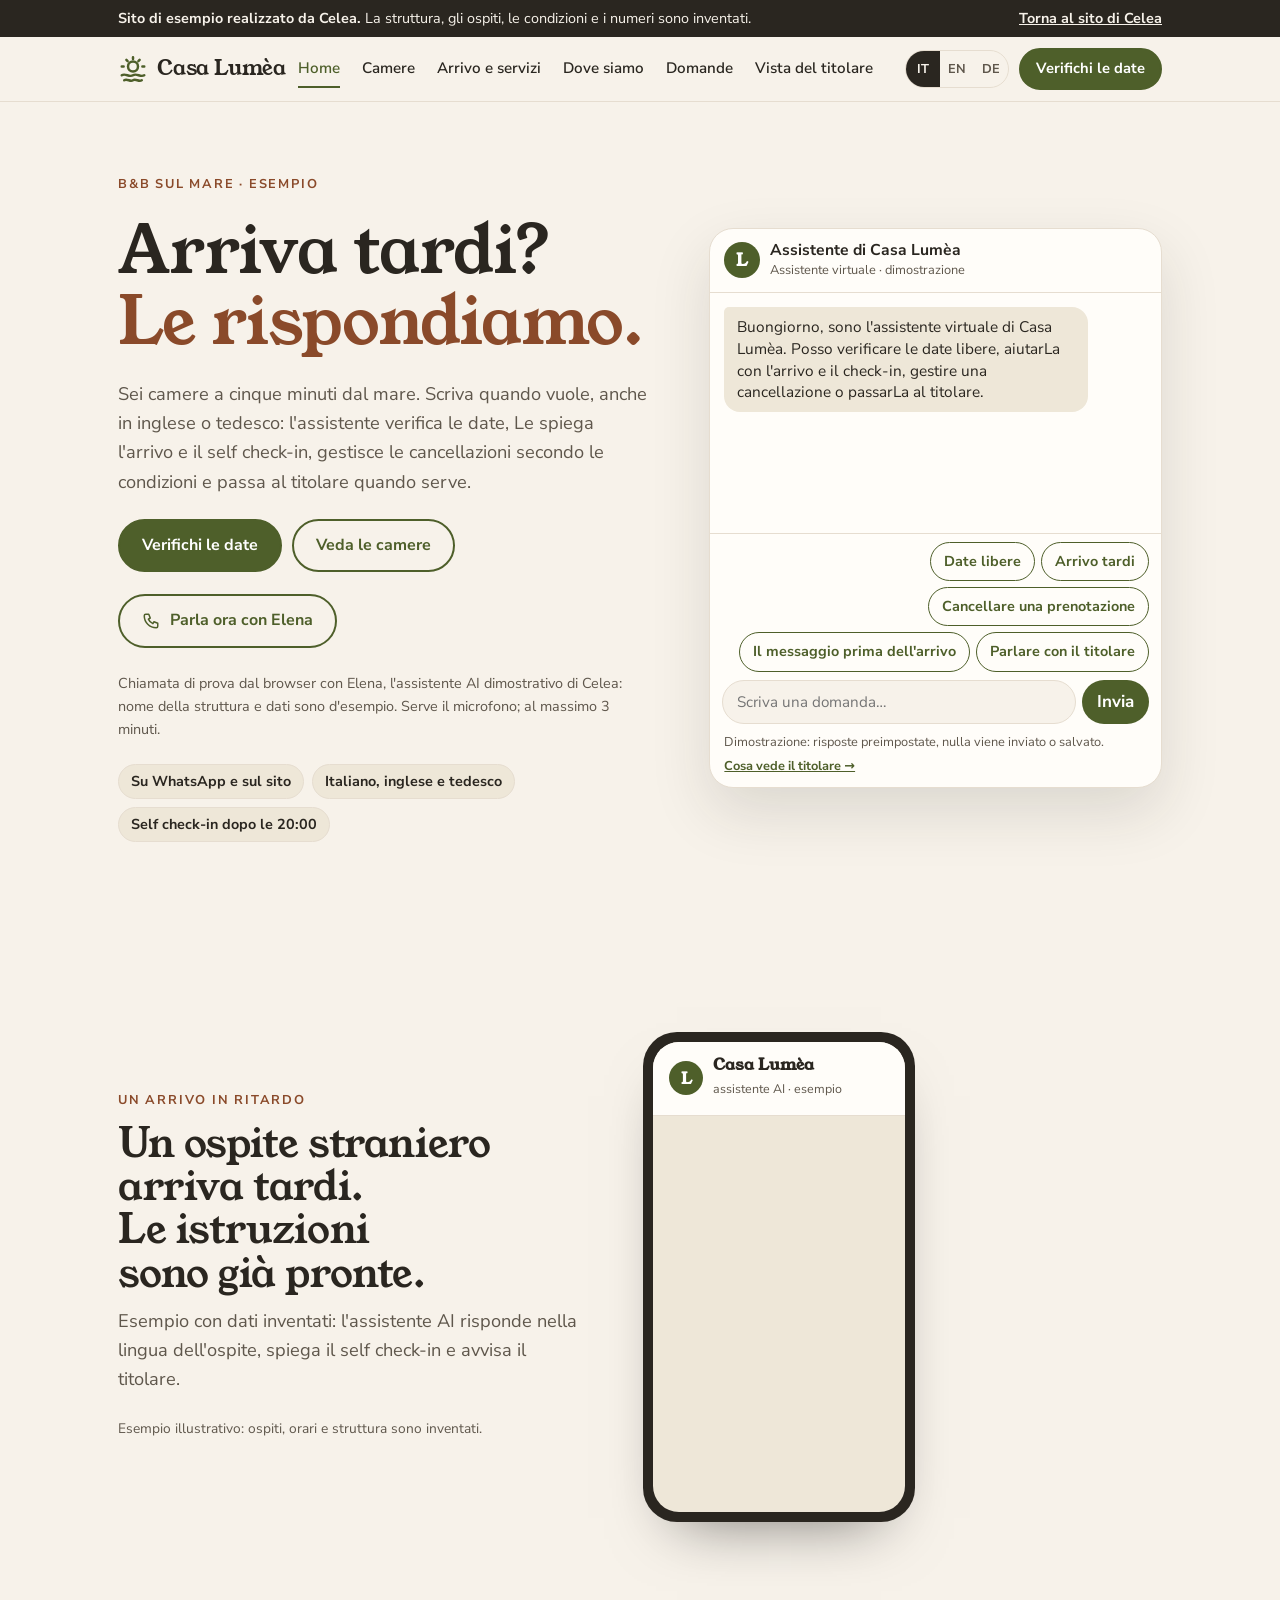
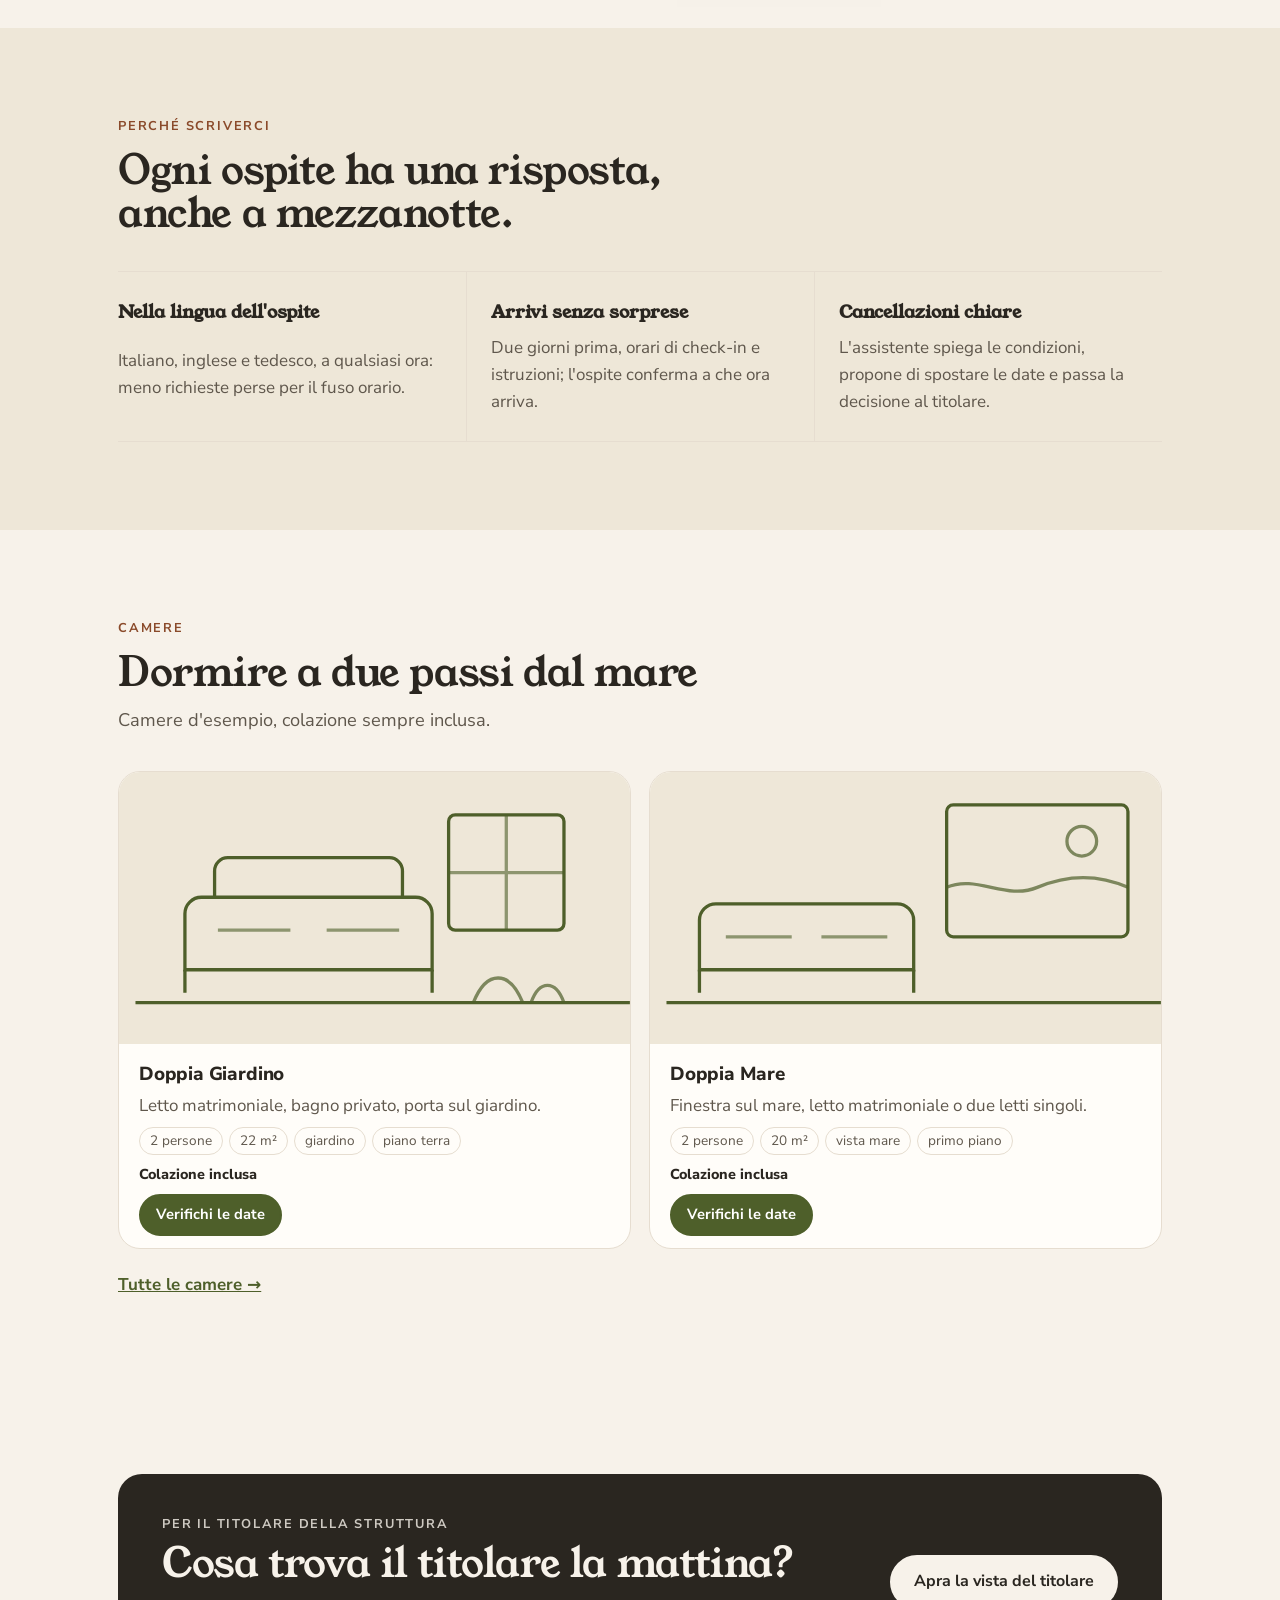
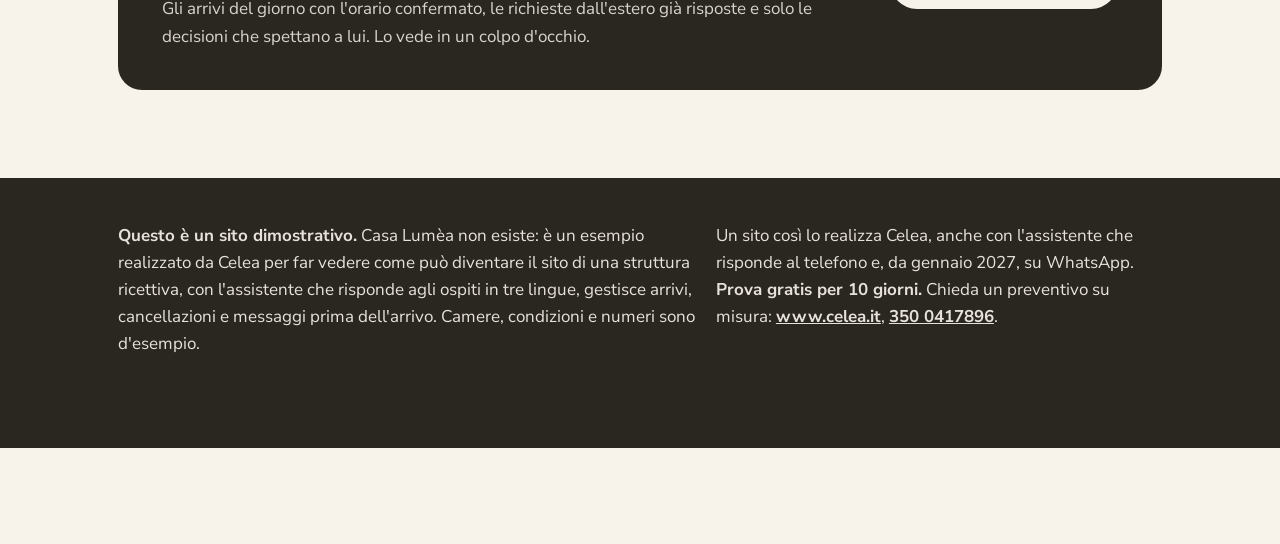
==== commit 7a072432: "Demo senza prezzi pubblici: «Prova gratis per 10 giorni» e «Chieda un preventivo su misura» (IT/EN/D" ====
--- a/casa-lumea/index.html
+++ b/casa-lumea/index.html
@@ -274,19 +274,19 @@
 s:'<svg viewBox="0 0 320 160" aria-hidden="true" fill="none" stroke="currentColor" stroke-width="2"><path d="M190 30h110v70H190z"/><path d="M190 76h110" opacity=".6"/><path d="M200 76c10-6 20 6 30 0s20-6 30 0 20 6 30 0" opacity=".7"/><path d="M196 100v34M294 100v34M190 112h110" opacity=".7"/><path d="M30 120h140v-30a10 10 0 0 0-10-10H40a10 10 0 0 0-10 10z"/><path d="M30 120v14M170 120v14M48 80V64a8 8 0 0 1 8-8h88a8 8 0 0 1 8 8v16"/><path d="M10 140h300"/></svg>'
 };
 var ROOMS=[
- {k:"g",p:"110",it:["Doppia Giardino","Letto matrimoniale, bagno privato, porta sul giardino.",["2 persone","22 m²","giardino","piano terra"]],en:["Garden Double","Double bed, private bathroom, door onto the garden.",["2 guests","22 m²","garden","ground floor"]],de:["Doppelzimmer Garten","Doppelbett, eigenes Bad, Tür zum Garten.",["2 Personen","22 m²","Garten","Erdgeschoss"]]},
- {k:"m",p:"130",it:["Doppia Mare","Finestra sul mare, letto matrimoniale o due letti singoli.",["2 persone","20 m²","vista mare","primo piano"]],en:["Sea Double","Sea-view window, double or twin beds.",["2 guests","20 m²","sea view","first floor"]],de:["Doppelzimmer Meer","Fenster zum Meer, Doppelbett oder zwei Einzelbetten.",["2 Personen","20 m²","Meerblick","erster Stock"]]},
- {k:"c",p:"95",it:["Camera Corte","Silenziosa, sulla corte interna, ideale per chi arriva tardi.",["2 persone","18 m²","corte interna","accesso diretto"]],en:["Courtyard Room","Quiet, on the inner courtyard, ideal for late arrivals.",["2 guests","18 m²","inner courtyard","direct access"]],de:["Hofzimmer","Ruhig, zum Innenhof, ideal für späte Ankünfte.",["2 Personen","18 m²","Innenhof","direkter Zugang"]]},
- {k:"s",p:"155",it:["Suite Terrazza","Terrazza privata vista mare, zona giorno con divano letto.",["fino a 4 persone","35 m²","terrazza privata","ultimo piano"]],en:["Terrace Suite","Private sea-view terrace, living area with sofa bed.",["up to 4 guests","35 m²","private terrace","top floor"]],de:["Terrassensuite","Private Terrasse mit Meerblick, Wohnbereich mit Schlafsofa.",["bis zu 4 Personen","35 m²","private Terrasse","oberstes Geschoss"]]}
+ {k:"g",it:["Doppia Giardino","Letto matrimoniale, bagno privato, porta sul giardino.",["2 persone","22 m²","giardino","piano terra"]],en:["Garden Double","Double bed, private bathroom, door onto the garden.",["2 guests","22 m²","garden","ground floor"]],de:["Doppelzimmer Garten","Doppelbett, eigenes Bad, Tür zum Garten.",["2 Personen","22 m²","Garten","Erdgeschoss"]]},
+ {k:"m",it:["Doppia Mare","Finestra sul mare, letto matrimoniale o due letti singoli.",["2 persone","20 m²","vista mare","primo piano"]],en:["Sea Double","Sea-view window, double or twin beds.",["2 guests","20 m²","sea view","first floor"]],de:["Doppelzimmer Meer","Fenster zum Meer, Doppelbett oder zwei Einzelbetten.",["2 Personen","20 m²","Meerblick","erster Stock"]]},
+ {k:"c",it:["Camera Corte","Silenziosa, sulla corte interna, ideale per chi arriva tardi.",["2 persone","18 m²","corte interna","accesso diretto"]],en:["Courtyard Room","Quiet, on the inner courtyard, ideal for late arrivals.",["2 guests","18 m²","inner courtyard","direct access"]],de:["Hofzimmer","Ruhig, zum Innenhof, ideal für späte Ankünfte.",["2 Personen","18 m²","Innenhof","direkter Zugang"]]},
+ {k:"s",it:["Suite Terrazza","Terrazza privata vista mare, zona giorno con divano letto.",["fino a 4 persone","35 m²","terrazza privata","ultimo piano"]],en:["Terrace Suite","Private sea-view terrace, living area with sofa bed.",["up to 4 guests","35 m²","private terrace","top floor"]],de:["Terrassensuite","Private Terrasse mit Meerblick, Wohnbereich mit Schlafsofa.",["bis zu 4 Personen","35 m²","private Terrasse","oberstes Geschoss"]]}
 ];
-var FROM={it:function(p){return "da "+p+" € a notte, colazione inclusa · prezzo d'esempio";},en:function(p){return "from €"+p+" a night, breakfast included · sample price";},de:function(p){return "ab "+p+" € pro Nacht, inkl. Frühstück · Beispielpreis";}};
+var FROM={it:"Colazione inclusa",en:"Breakfast included",de:"Inklusive Frühstück"};
 var ASK={it:"Verifichi le date",en:"Check dates",de:"Termine prüfen"};
-function rooms(l,n){return '<div class="rooms">'+ROOMS.slice(0,n||4).map(function(r){var t=r[l];return '<article class="room"><div class="art" role="img" aria-label="'+t[0]+'">'+ART[r.k]+'</div><div class="body"><h3>'+t[0]+'</h3><p class="muted">'+t[1]+'</p><ul>'+t[2].map(function(x){return "<li>"+x+"</li>";}).join("")+'</ul><p class="from small">'+FROM[l](r.p)+'</p><div class="cta"><a class="btn sm" href="#home" data-chat="dl">'+ASK[l]+'</a></div></div></article>';}).join("")+'</div>';}
+function rooms(l,n){return '<div class="rooms">'+ROOMS.slice(0,n||4).map(function(r){var t=r[l];return '<article class="room"><div class="art" role="img" aria-label="'+t[0]+'">'+ART[r.k]+'</div><div class="body"><h3>'+t[0]+'</h3><p class="muted">'+t[1]+'</p><ul>'+t[2].map(function(x){return "<li>"+x+"</li>";}).join("")+'</ul><p class="from small">'+FROM[l]+'</p><div class="cta"><a class="btn sm" href="#home" data-chat="dl">'+ASK[l]+'</a></div></div></article>';}).join("")+'</div>';}
 var PHONE='<div class="phone" aria-label="WhatsApp"><div class="scr"><div class="who">Casa Lumèa</div><div class="bub">Welcome to Casa Lumèa! We look forward to seeing you on Friday. Check-in 15:00–20:00; after 20:00, self check-in with the code we send you on the day. Free parking in the courtyard.\nWhat time do you expect to arrive? Reply 1 before 18:00, 2 between 18:00 and 22:00, 3 after 22:00.</div><div class="bub me">3</div><div class="bub">No problem! On the day of arrival we\'ll send you the door code and step-by-step instructions.</div></div></div>';
 
 /* ======================= ITALIANO ======================= */
 SITE.i18n.it={
-band:"<b>Sito di esempio realizzato da Celea.</b> La struttura, gli ospiti, i prezzi, le condizioni e i numeri sono inventati.",
+band:"<b>Sito di esempio realizzato da Celea.</b> La struttura, gli ospiti, le condizioni e i numeri sono inventati.",
 back:"Torna al sito di Celea",
 cta:"Verifichi le date",
 nav:[["home","Home"],["camere","Camere"],["soggiorno","Arrivo e servizi"],["dove","Dove siamo"],["domande","Domande"],["titolare","Vista del titolare"]],
@@ -295,18 +295,19 @@
 ui:{menu:"Menu",skip:"Vai al contenuto",fab:"Scriva alla struttura",placeholder:"Scriva una domanda…",send:"Invia",close:"Chiudi la chat",typing:"sta scrivendo…",demoNote:"Dimostrazione: risposte preimpostate, nulla viene inviato o salvato.",ownerLink:"Cosa vede il titolare →",liveEmpty:"Ancora nulla: provi la chat (per esempio «Cancellare una prenotazione») e torni qui.",livePill:"dalla chat di questa pagina",newEvents:"novità per il titolare",langs:"Lingua"},
 chat:{name:"Assistente di Casa Lumèa",sub:"Assistente virtuale · dimostrazione",fb:"fb",
 end:[["Ricomincia","start"],["Cosa vede il titolare","__owner"]],
-kw:[[/cancell|annull|disdi|spost/i,"cc"],[/messaggio prima|promemoria|ricord|benvenut/i,"pr"],[/tardi|notte|arriv|check|codice|chiav/i,"at"],[/chiuso|chiusi|inverno|riapr|stagion/i,"ch"],[/colazion/i,"co"],[/dove|indirizz|parchegg|aeroporto|spiaggia|mare/i,"dv"],[/titolare|persona|operat|parlare|richiam|umano/i,"ti"],[/liber|disponib|camera|prenot|notti|prezz|costa/i,"dl"],[/english|deutsch|inglese|tedesco/i,"lg"]],
+kw:[[/prezz|cost[oai]|quanto (cost|vien|si paga|pago)|tariff|preventiv|provvig|commission/i,"pz"],[/cancell|annull|disdi|spost/i,"cc"],[/messaggio prima|promemoria|ricord|benvenut/i,"pr"],[/tardi|notte|arriv|check|codice|chiav/i,"at"],[/chiuso|chiusi|inverno|riapr|stagion/i,"ch"],[/colazion/i,"co"],[/dove|indirizz|parchegg|aeroporto|spiaggia|mare/i,"dv"],[/titolare|persona|operat|parlare|richiam|umano/i,"ti"],[/liber|disponib|camera|prenot|notti/i,"dl"],[/english|deutsch|inglese|tedesco/i,"lg"]],
 flows:{
 start:{a:["%HI%, sono l'assistente virtuale di Casa Lumèa. Posso verificare le date libere, aiutarLa con l'arrivo e il check-in, gestire una cancellazione o passarLa al titolare."],o:[["Date libere","dl"],["Arrivo tardi","at"],["Cancellare una prenotazione","cc"],["Il messaggio prima dell'arrivo","pr"],["Parlare con il titolare","ti"]]},
+pz:{a:["Per il soggiorno (esempio) la tariffa dipende dalle date: gliela comunica il titolare insieme alla disponibilità.","Per il servizio di Celea che vede in questa dimostrazione: Celea prepara un preventivo su misura e si può provare gratis per 10 giorni. Chieda un preventivo su misura: www.celea.it, 350 0417896."],o:[["Ricomincia","start"]]},
 fb:{a:["Mi scusi, sono un assistente dimostrativo con risposte preimpostate e non ho capito la richiesta. Posso aiutarLa con una di queste:"],o:[["Date libere","dl"],["Arrivo tardi","at"],["Cancellare una prenotazione","cc"],["Siete aperti in inverno?","ch"],["Parlare con il titolare","ti"]]},
 dl:{u:"Avete una camera per due persone, tre notti, dal 12 del mese prossimo?",a:["Sì: per quelle tre notti sono libere la Doppia Giardino e la Suite Terrazza. Quale preferisce vedere?"],o:[["Doppia Giardino","dl1"],["Suite Terrazza","dl2"]]},
-dl1:{u:"Doppia Giardino",a:["Doppia Giardino: letto matrimoniale, bagno privato, porta sul giardino, colazione inclusa. Tre notti: 330 € in totale (prezzo d'esempio).","Le mando il link per completare la prenotazione sul nostro sistema? Non chiedo mai i dati della carta in chat."],o:[["Sì, mandatemi il link","dl3"],["Prima ho una domanda","ti"]]},
-dl2:{u:"Suite Terrazza",a:["Suite Terrazza: terrazza privata vista mare, fino a 4 persone, colazione inclusa. Tre notti: 465 € in totale (prezzo d'esempio).","Le mando il link per completare la prenotazione sul nostro sistema? Non chiedo mai i dati della carta in chat."],o:[["Sì, mandatemi il link","dl3"],["Prima ho una domanda","ti"]]},
+dl1:{u:"Doppia Giardino",a:["Doppia Giardino: letto matrimoniale, bagno privato, porta sul giardino, colazione inclusa.","Le mando il link per completare la prenotazione sul nostro sistema? Non chiedo mai i dati della carta in chat."],o:[["Sì, mandatemi il link","dl3"],["Prima ho una domanda","ti"]]},
+dl2:{u:"Suite Terrazza",a:["Suite Terrazza: terrazza privata vista mare, fino a 4 persone, colazione inclusa.","Le mando il link per completare la prenotazione sul nostro sistema? Non chiedo mai i dati della carta in chat."],o:[["Sì, mandatemi il link","dl3"],["Prima ho una domanda","ti"]]},
 dl3:{u:"Sì, mandatemi il link.",a:["Fatto: Le ho mandato il link del nostro sistema di prenotazione su WhatsApp. Le date restano bloccate per Lei per 30 minuti."],s:"Richiesta di prenotazione · date bloccate per 30 minuti",log:"Richiesta di prenotazione: 3 notti, 2 persone · link inviato · date bloccate 30 minuti"},
 at:{u:"Il mio volo atterra tardi: arrivo verso l'1:30. È un problema?",a:["Nessun problema: Casa Lumèa ha il self check-in. Il giorno dell'arrivo Le mando su WhatsApp il codice della porta e della camera, con le istruzioni passo passo.","Vuole che avvisi il titolare dell'orario di arrivo?"],o:[["Sì, grazie","at1"],["Non serve","at2"]]},
 at1:{u:"Sì, grazie.",a:["Fatto: il titolare sa che arriva verso l'1:30 e Le lascia accesa la luce dell'ingresso. La colazione è servita fino alle 10:30."],s:"Orario di arrivo comunicato al titolare",log:"Arrivo tardi: ospite verso l'1:30 · self check-in · codice da inviare il giorno dell'arrivo"},
 at2:{u:"Non serve.",a:["Va bene. Il codice Le arriva comunque il giorno dell'arrivo. Buon viaggio!"]},
-cc:{u:"Devo cancellare la prenotazione di sabato.",a:["Mi dispiace. L'ho trovata: Doppia Giardino, da sabato, due notti.","Secondo le condizioni della struttura la cancellazione è gratuita fino a 7 giorni prima dell'arrivo; dopo si paga la prima notte (condizioni d'esempio). Mancano 4 giorni. Preferisce spostare le date o cancellare?"],o:[["Spostare le date","cc1"],["Cancellare","cc2"]]},
+cc:{u:"Devo cancellare la prenotazione di sabato.",a:["Mi dispiace. L'ho trovata: Doppia Giardino, da sabato, due notti.","Secondo le condizioni della struttura la cancellazione è gratuita fino a una settimana prima dell'arrivo; dopo si paga la prima notte (condizioni d'esempio). Mancano 4 giorni. Preferisce spostare le date o cancellare?"],o:[["Spostare le date","cc1"],["Cancellare","cc2"]]},
 cc1:{u:"Preferisco spostare le date.",a:["Posso proporLe la stessa camera da venerdì della settimana dopo, due notti, senza costi di modifica. Va bene?"],o:[["Sì, va bene","cc3"],["Preferisco cancellare","cc2"]]},
 cc3:{u:"Sì, va bene.",a:["Fatto: prenotazione spostata a venerdì della settimana dopo, due notti, stessa camera. Il titolare è avvisato e Le arriva la conferma scritta."],s:"Prenotazione spostata · titolare avvisato",log:"Prenotazione spostata di una settimana, stessa camera · titolare avvisato"},
 cc2:{u:"Cancello.",a:["D'accordo. Ho passato la richiesta al titolare, che oggi Le conferma per iscritto la cancellazione e l'eventuale addebito secondo le condizioni. Appena confermata, le date tornano disponibili per altri ospiti."],s:"Cancellazione passata al titolare",log:"Cancellazione richiesta: Doppia Giardino da sabato · a 4 giorni dall'arrivo: decide il titolare secondo le condizioni"},
@@ -334,14 +335,14 @@
 <section class="scena-demo"><div class="wrap scena-grid"><div class="head"><p class="label">Un arrivo in ritardo</p><h2>Un ospite straniero arriva tardi. Le istruzioni sono già pronte.</h2><p class="lead">Esempio con dati inventati: l'assistente AI risponde nella lingua dell'ospite, spiega il self check-in e avvisa il titolare.</p><p class="sc-nota">Esempio illustrativo: ospiti, orari e struttura sono inventati.</p></div><div class="sc-stage" aria-hidden="true"><div class="sc-phone"><div class="sc-screen"><div class="sc-bar"><span class="sc-av">L</span><span><b>Casa Lumèa</b><small>assistente AI · esempio</small></span></div><ol class="sc-msgs"><li class="me" data-at="1">Hi! Our flight lands late, we'll arrive around 23:30. How do we get in?</li><li class="ai" data-at="2"><b>AI</b>No problem! After 20:00 there's self check-in: on the day you'll receive the door code here. Your room is Ulivo, ground floor.</li><li class="me" data-at="3">Perfect, thank you!</li><li class="ai" data-at="4"><b>AI</b>Have a good trip! I've let the owner know you're arriving late.</li></ol></div></div><div class="sc-card" data-at="5"><p class="sc-k">Arrivi di oggi</p><div class="sc-row"><time>23:30</time><span class="sc-ev">Camera Ulivo · famiglia Smith<small>arrivo previsto 23:30 · istruzioni inviate</small></span></div><div class="sc-row"><time>—</time><i></i></div></div><div class="sc-chip" data-at="6">Titolare avvisato</div></div></div></section>
 <section class="alt"><div class="wrap"><div class="head"><p class="label">Perché scriverci</p><h2>Ogni ospite ha una risposta, anche a mezzanotte.</h2></div>
 <div class="strip"><div><b>Nella lingua dell'ospite</b><p>Italiano, inglese e tedesco, a qualsiasi ora: meno richieste perse per il fuso orario.</p></div><div><b>Arrivi senza sorprese</b><p>Due giorni prima, orari di check-in e istruzioni; l'ospite conferma a che ora arriva.</p></div><div><b>Cancellazioni chiare</b><p>L'assistente spiega le condizioni, propone di spostare le date e passa la decisione al titolare.</p></div></div></div></section>
-<section><div class="wrap"><div class="head"><p class="label">Camere</p><h2>Dormire a due passi dal mare</h2><p class="lead">Camere e prezzi d'esempio, colazione sempre inclusa.</p></div>%R2%
+<section><div class="wrap"><div class="head"><p class="label">Camere</p><h2>Dormire a due passi dal mare</h2><p class="lead">Camere d'esempio, colazione sempre inclusa.</p></div>%R2%
 <p style="margin-top:22px"><a href="#camere" data-go="camere"><b>Tutte le camere →</b></a></p></div></section>
 <section><div class="wrap"><div class="band-cta"><div><p class="label" style="color:inherit;opacity:.8">Per il titolare della struttura</p><h2 style="margin-top:8px">Cosa trova il titolare la mattina?</h2><p style="margin-top:10px">Gli arrivi del giorno con l'orario confermato, le richieste dall'estero già risposte e solo le decisioni che spettano a lui. Lo vede in un colpo d'occhio.</p></div><a class="btn" href="#titolare" data-go="titolare">Apra la vista del titolare</a></div></div></section>`,
-camere:`<section><div class="wrap"><div class="head"><p class="label">Camere</p><h1>Le camere</h1><p class="lead">Camere e prezzi d'esempio. Per ognuna può verificare le date in chat: l'assistente Le risponde subito.</p></div>%R4%</div></section>`,
+camere:`<section><div class="wrap"><div class="head"><p class="label">Camere</p><h1>Le camere</h1><p class="lead">Camere d'esempio. Per ognuna può verificare le date in chat: l'assistente Le risponde subito.</p></div>%R4%</div></section>`,
 soggiorno:`<section><div class="wrap"><div class="head"><p class="label">Arrivo e servizi</p><h1>Il Suo soggiorno, passo per passo</h1></div>
 <ol class="steps"><li><h3>Due giorni prima</h3><p>Le scriviamo su WhatsApp con orari e indicazioni e Le chiediamo a che ora pensa di arrivare.</p></li><li><h3>All'arrivo</h3><p>Check-in dalle 15:00 alle 20:00 con il titolare; dopo, self check-in con il codice che riceve il giorno stesso.</p></li><li><h3>Durante il soggiorno</h3><p>Colazione dalle 7:30 alle 10:30. Per qualsiasi cosa scriva all'assistente, anche di notte.</p></li></ol></div></section>
-<section class="alt"><div class="wrap grid2"><div class="kv"><p class="label">Servizi</p><h2>Inclusi nel prezzo</h2><ul class="muted" style="margin:12px 0 0;padding-left:20px"><li>Colazione dolce e salata con prodotti del territorio</li><li>Parcheggio gratuito in cortile</li><li>Wi-Fi in tutte le camere</li><li>Biciclette su richiesta</li><li>Check-out entro le 11:00</li></ul></div>
-<div class="kv"><p class="label">Condizioni (d'esempio)</p><h2>Cancellazioni</h2><p class="muted" style="margin-top:12px">Cancellazione gratuita fino a 7 giorni prima dell'arrivo; dopo, si paga la prima notte. Le eccezioni le decide sempre il titolare. Da novembre a marzo la struttura è chiusa: l'assistente raccoglie le richieste per la stagione successiva.</p><div class="cta" style="margin-top:16px"><a class="btn" href="#home" data-chat="pr">Veda il messaggio prima dell'arrivo</a></div></div></div></section>`,
+<section class="alt"><div class="wrap grid2"><div class="kv"><p class="label">Servizi</p><h2>Inclusi nel soggiorno</h2><ul class="muted" style="margin:12px 0 0;padding-left:20px"><li>Colazione dolce e salata con prodotti del territorio</li><li>Parcheggio gratuito in cortile</li><li>Wi-Fi in tutte le camere</li><li>Biciclette su richiesta</li><li>Check-out entro le 11:00</li></ul></div>
+<div class="kv"><p class="label">Condizioni (d'esempio)</p><h2>Cancellazioni</h2><p class="muted" style="margin-top:12px">Cancellazione gratuita fino a una settimana prima dell'arrivo; dopo, si paga la prima notte. Le eccezioni le decide sempre il titolare. Da novembre a marzo la struttura è chiusa: l'assistente raccoglie le richieste per la stagione successiva.</p><div class="cta" style="margin-top:16px"><a class="btn" href="#home" data-chat="pr">Veda il messaggio prima dell'arrivo</a></div></div></div></section>`,
 dove:`<section><div class="wrap"><div class="head"><p class="label">Dove siamo</p><h1>A cinque minuti a piedi dal mare</h1></div>
 <div class="grid2"><table aria-label="Orari"><tbody><tr><th scope="row">Check-in</th><td>15:00–20:00</td></tr><tr><th scope="row">Self check-in</th><td>dopo le 20:00, con codice</td></tr><tr><th scope="row">Colazione</th><td>7:30–10:30</td></tr><tr><th scope="row">Check-out</th><td>entro le 11:00</td></tr><tr><th scope="row">Stagione</th><td>aprile – ottobre</td></tr><tr><th scope="row">Assistente virtuale</th><td>sempre attivo</td></tr></tbody></table>
 <div class="kv" style="gap:14px"><div class="kv"><span class="muted">Indirizzo (inventato)</span><span class="v">Via del Faro 3, Città</span></div><div class="kv"><span class="muted">Telefono e WhatsApp (inventati)</span><span class="v">000 000 0000</span></div><div class="kv"><span class="muted">Parcheggio</span><span class="v">Gratuito, in cortile</span></div><p class="note">Arriva di notte? Nessun problema: il giorno dell'arrivo riceve il codice della porta e le istruzioni passo passo su WhatsApp.</p></div></div></div></section>`,
@@ -368,15 +369,15 @@
 <div class="panel"><h3>Dalla chat di questa pagina</h3><p class="muted small">Provi la chat: ogni azione compare qui, come la vedrebbe il titolare.</p><div class="rows live" data-live></div><a class="btn sm" href="#home" data-chat="cc">Provi a cancellare una prenotazione</a></div></div>
 <div class="panel" style="margin-top:16px"><h3>Cosa l'assistente non fa mai</h3><p class="muted">Non conferma rimborsi o eccezioni alle condizioni: decide il titolare. Non chiede i dati della carta in chat. Si presenta sempre come assistente virtuale. Passa al titolare quando l'ospite lo chiede o quando serve.</p></div>
 </div></section>
-<section class="alt"><div class="wrap"><div class="band-cta"><div><h2>Vuole vederlo con la Sua struttura?</h2><p style="margin-top:10px">Questo sito è un esempio di Celea. La demo dell'assistente e tutti i prezzi sono sul sito di Celea.</p></div><a class="btn" href="${CELEA}">Vada al sito di Celea</a></div></div></section>`
+<section class="alt"><div class="wrap"><div class="band-cta"><div><h2>Vuole vederlo con la Sua struttura?</h2><p style="margin-top:10px">Questo sito è un esempio di Celea. Prova gratis per 10 giorni. Chieda un preventivo su misura: www.celea.it, 350 0417896.</p></div><a class="btn" href="${CELEA}">Vada al sito di Celea</a></div></div></section>`
 },
-footer:`<div class="wrap cols"><div><p><b>Questo è un sito dimostrativo.</b> Casa Lumèa non esiste: è un esempio realizzato da Celea per far vedere come può diventare il sito di una struttura ricettiva, con l'assistente che risponde agli ospiti in tre lingue, gestisce arrivi, cancellazioni e messaggi prima dell'arrivo. Camere, prezzi, condizioni e numeri sono d'esempio.</p></div>
-<div><p>Un sito così rientra nel <b>Sito premium</b> di Celea (10 pagine in italiano, inglese e tedesco): 1.190 € + 49 €/mese. Versione più semplice: Sito vetrina, 5 pagine, 590 € + 29 €/mese. Con l'assistente: pacchetto Pro + sito, 249 €/mese; solo l'assistente al telefono, piano Studio, 129 €/mese. Tutti i prezzi su celea.it, nella pagina Prezzi. Prezzi finali: IVA non applicata (regime forfettario).</p><p style="margin-top:10px"><a href="${CELEA}">La demo e tutti i prezzi di Celea</a></p></div></div>`
+footer:`<div class="wrap cols"><div><p><b>Questo è un sito dimostrativo.</b> Casa Lumèa non esiste: è un esempio realizzato da Celea per far vedere come può diventare il sito di una struttura ricettiva, con l'assistente che risponde agli ospiti in tre lingue, gestisce arrivi, cancellazioni e messaggi prima dell'arrivo. Camere, condizioni e numeri sono d'esempio.</p></div>
+<div><p>Un sito così lo realizza Celea, anche con l'assistente che risponde al telefono e, da gennaio 2027, su WhatsApp. <b>Prova gratis per 10 giorni.</b> Chieda un preventivo su misura: <a href="${CELEA}">www.celea.it</a>, <a href="tel:+393500417896">350 0417896</a>.</p></div></div>`
 };
 
 /* ======================= ENGLISH ======================= */
 SITE.i18n.en={
-band:"<b>Sample website made by Celea.</b> The property, guests, prices, terms and numbers are invented.",
+band:"<b>Sample website made by Celea.</b> The property, guests, terms and numbers are invented.",
 back:"Back to Celea",
 cta:"Check dates",
 nav:[["home","Home"],["camere","Rooms"],["soggiorno","Arrival & services"],["dove","Location"],["domande","FAQ"],["titolare","Owner view"]],
@@ -385,18 +386,19 @@
 ui:{menu:"Menu",skip:"Skip to content",fab:"Message us",placeholder:"Type a question…",send:"Send",close:"Close chat",typing:"typing…",demoNote:"Demo: preset replies, nothing is sent or stored.",ownerLink:"What the owner sees →",liveEmpty:"Nothing yet: try the chat (for example «Cancel a booking») and come back here.",livePill:"from the chat on this page",newEvents:"updates for the owner",langs:"Language"},
 chat:{name:"Casa Lumèa assistant",sub:"Virtual assistant · demo",fb:"fb",
 end:[["Start again","start"],["What the owner sees","__owner"]],
-kw:[[/cancel|move my|change my/i,"cc"],[/before arrival|reminder|welcome message/i,"pr"],[/late|night|arriv|check-in|check in|code|key/i,"at"],[/closed|winter|reopen|season/i,"ch"],[/breakfast/i,"co"],[/where|address|parking|airport|beach|sea/i,"dv"],[/owner|person|human|talk|call me|call back/i,"ti"],[/free|availab|room|book|nights|price|cost/i,"dl"],[/italian|german|language/i,"lg"]],
+kw:[[/pric|cost|how much|quote|\bfees?\b|\brates?\b|commission/i,"pz"],[/cancel|move my|change my/i,"cc"],[/before arrival|reminder|welcome message/i,"pr"],[/late|night|arriv|check-in|check in|code|key/i,"at"],[/closed|winter|reopen|season/i,"ch"],[/breakfast/i,"co"],[/where|address|parking|airport|beach|sea/i,"dv"],[/owner|person|human|talk|call me|call back/i,"ti"],[/free|availab|room|book|nights/i,"dl"],[/italian|german|language/i,"lg"]],
 flows:{
 start:{a:["%HI%, I'm Casa Lumèa's virtual assistant. I can check available dates, help with your arrival and check-in, handle a cancellation or put you through to the owner."],o:[["Available dates","dl"],["Late arrival","at"],["Cancel a booking","cc"],["The pre-arrival message","pr"],["Talk to the owner","ti"]]},
+pz:{a:["For your stay (sample), the rate depends on the dates: the owner gives it to you together with availability.","For the Celea service you see in this demo: Celea prepares a tailored quote and you can try it free for 10 days. Ask for a tailored quote: www.celea.it, +39 350 0417896."],o:[["Start again","start"]]},
 fb:{a:["Sorry, I'm a demo assistant with preset replies and didn't understand that. I can help with one of these:"],o:[["Available dates","dl"],["Late arrival","at"],["Cancel a booking","cc"],["Are you open in winter?","ch"],["Talk to the owner","ti"]]},
 dl:{u:"Do you have a room for two, three nights, from the 12th of next month?",a:["Yes: for those three nights the Garden Double and the Terrace Suite are free. Which would you like to see?"],o:[["Garden Double","dl1"],["Terrace Suite","dl2"]]},
-dl1:{u:"Garden Double",a:["Garden Double: double bed, private bathroom, door onto the garden, breakfast included. Three nights: €330 in total (sample price).","Shall I send you the link to complete the booking on our system? I never ask for card details in chat."],o:[["Yes, send the link","dl3"],["I have a question first","ti"]]},
-dl2:{u:"Terrace Suite",a:["Terrace Suite: private sea-view terrace, up to 4 guests, breakfast included. Three nights: €465 in total (sample price).","Shall I send you the link to complete the booking on our system? I never ask for card details in chat."],o:[["Yes, send the link","dl3"],["I have a question first","ti"]]},
+dl1:{u:"Garden Double",a:["Garden Double: double bed, private bathroom, door onto the garden, breakfast included.","Shall I send you the link to complete the booking on our system? I never ask for card details in chat."],o:[["Yes, send the link","dl3"],["I have a question first","ti"]]},
+dl2:{u:"Terrace Suite",a:["Terrace Suite: private sea-view terrace, up to 4 guests, breakfast included.","Shall I send you the link to complete the booking on our system? I never ask for card details in chat."],o:[["Yes, send the link","dl3"],["I have a question first","ti"]]},
 dl3:{u:"Yes, send the link.",a:["Done: I've sent you the link to our booking system on WhatsApp. The dates are held for you for 30 minutes."],s:"Booking request · dates held for 30 minutes",log:"Booking request: 3 nights, 2 guests · link sent · dates held 30 minutes"},
 at:{u:"My flight lands late: I'll arrive around 1:30 am. Is that a problem?",a:["Not at all: Casa Lumèa has self check-in. On the day of arrival I'll send you the door and room code on WhatsApp, with step-by-step instructions.","Shall I let the owner know your arrival time?"],o:[["Yes, please","at1"],["No need","at2"]]},
 at1:{u:"Yes, please.",a:["Done: the owner knows you'll arrive around 1:30 am and will leave the entrance light on. Breakfast is served until 10:30."],s:"Arrival time passed to the owner",log:"Late arrival: guest around 1:30 am · self check-in · code to send on arrival day"},
 at2:{u:"No need.",a:["All right. You'll get the code on the day of arrival anyway. Safe travels!"]},
-cc:{u:"I need to cancel my booking for Saturday.",a:["I'm sorry to hear that. Found it: Garden Double, from Saturday, two nights.","Under the property's terms, cancellation is free up to 7 days before arrival; after that the first night is charged (sample terms). Arrival is in 4 days. Would you rather move the dates or cancel?"],o:[["Move the dates","cc1"],["Cancel","cc2"]]},
+cc:{u:"I need to cancel my booking for Saturday.",a:["I'm sorry to hear that. Found it: Garden Double, from Saturday, two nights.","Under the property's terms, cancellation is free up to a week before arrival; after that the first night is charged (sample terms). Arrival is in 4 days. Would you rather move the dates or cancel?"],o:[["Move the dates","cc1"],["Cancel","cc2"]]},
 cc1:{u:"I'd rather move the dates.",a:["I can offer the same room from the Friday of the following week, two nights, with no change fee. Does that work?"],o:[["Yes, that works","cc3"],["I'd rather cancel","cc2"]]},
 cc3:{u:"Yes, that works.",a:["Done: booking moved to the Friday of the following week, two nights, same room. The owner has been told and you'll receive written confirmation."],s:"Booking moved · owner informed",log:"Booking moved by one week, same room · owner informed"},
 cc2:{u:"I'll cancel.",a:["All right. I've passed the request to the owner, who will confirm the cancellation and any charge under the terms in writing today. Once confirmed, the dates become available to other guests again."],s:"Cancellation passed to the owner",log:"Cancellation requested: Garden Double from Saturday · 4 days before arrival: the owner decides under the terms"},
@@ -424,14 +426,14 @@
 <section class="scena-demo"><div class="wrap scena-grid"><div class="head"><p class="label">A late arrival</p><h2>A guest from abroad arrives late. The instructions are ready.</h2><p class="lead">Example with made-up data: the AI assistant replies in the guest's language, explains self check-in and lets the owner know.</p><p class="sc-nota">Illustrative example: guests, times and property are made up.</p></div><div class="sc-stage" aria-hidden="true"><div class="sc-phone"><div class="sc-screen"><div class="sc-bar"><span class="sc-av">L</span><span><b>Casa Lumèa</b><small>AI assistant · example</small></span></div><ol class="sc-msgs"><li class="me" data-at="1">Hi! Our flight lands late, we'll arrive around 23:30. How do we get in?</li><li class="ai" data-at="2"><b>AI</b>No problem! After 20:00 there's self check-in: on the day you'll receive the door code here. Your room is Ulivo, ground floor.</li><li class="me" data-at="3">Perfect, thank you!</li><li class="ai" data-at="4"><b>AI</b>Have a good trip! I've let the owner know you're arriving late.</li></ol></div></div><div class="sc-card" data-at="5"><p class="sc-k">Today's arrivals</p><div class="sc-row"><time>23:30</time><span class="sc-ev">Ulivo room · Smith family<small>expected 23:30 · instructions sent</small></span></div><div class="sc-row"><time>—</time><i></i></div></div><div class="sc-chip" data-at="6">Owner notified</div></div></div></section>
 <section class="alt"><div class="wrap"><div class="head"><p class="label">Why message us</p><h2>Every guest gets an answer, even at midnight.</h2></div>
 <div class="strip"><div><b>In the guest's language</b><p>Italian, English and German, at any hour: fewer enquiries lost to time zones.</p></div><div><b>Arrivals without surprises</b><p>Two days before: check-in times and directions; the guest confirms when they'll arrive.</p></div><div><b>Clear cancellations</b><p>The assistant explains the terms, offers to move the dates and leaves the decision to the owner.</p></div></div></div></section>
-<section><div class="wrap"><div class="head"><p class="label">Rooms</p><h2>Sleep a stone's throw from the sea</h2><p class="lead">Sample rooms and prices, breakfast always included.</p></div>%R2%
+<section><div class="wrap"><div class="head"><p class="label">Rooms</p><h2>Sleep a stone's throw from the sea</h2><p class="lead">Sample rooms, breakfast always included.</p></div>%R2%
 <p style="margin-top:22px"><a href="#en/camere" data-go="camere"><b>All rooms →</b></a></p></div></section>
 <section><div class="wrap"><div class="band-cta"><div><p class="label" style="color:inherit;opacity:.8">For the property owner</p><h2 style="margin-top:8px">What does the owner find in the morning?</h2><p style="margin-top:10px">Today's arrivals with confirmed times, guest questions from abroad already answered and only the decisions that are theirs to make. All at a glance.</p></div><a class="btn" href="#en/titolare" data-go="titolare">Open the owner view</a></div></div></section>`,
-camere:`<section><div class="wrap"><div class="head"><p class="label">Rooms</p><h1>Our rooms</h1><p class="lead">Sample rooms and prices. For each you can check dates in the chat: the assistant replies straight away.</p></div>%R4%</div></section>`,
+camere:`<section><div class="wrap"><div class="head"><p class="label">Rooms</p><h1>Our rooms</h1><p class="lead">Sample rooms. For each you can check dates in the chat: the assistant replies straight away.</p></div>%R4%</div></section>`,
 soggiorno:`<section><div class="wrap"><div class="head"><p class="label">Arrival & services</p><h1>Your stay, step by step</h1></div>
 <ol class="steps"><li><h3>Two days before</h3><p>We message you on WhatsApp with times and directions and ask when you expect to arrive.</p></li><li><h3>On arrival</h3><p>Check-in 15:00–20:00 with the owner; after that, self check-in with the code you receive on the day.</p></li><li><h3>During your stay</h3><p>Breakfast 7:30–10:30. For anything at all, message the assistant, even at night.</p></li></ol></div></section>
-<section class="alt"><div class="wrap grid2"><div class="kv"><p class="label">Services</p><h2>Included in the price</h2><ul class="muted" style="margin:12px 0 0;padding-left:20px"><li>Sweet and savoury breakfast with local produce</li><li>Free parking in the courtyard</li><li>Wi-Fi in every room</li><li>Bicycles on request</li><li>Check-out by 11:00</li></ul></div>
-<div class="kv"><p class="label">Terms (sample)</p><h2>Cancellations</h2><p class="muted" style="margin-top:12px">Free cancellation up to 7 days before arrival; after that the first night is charged. Exceptions are always decided by the owner. From November to March the property is closed: the assistant takes requests for the following season.</p><div class="cta" style="margin-top:16px"><a class="btn" href="#en" data-chat="pr">See the pre-arrival message</a></div></div></div></section>`,
+<section class="alt"><div class="wrap grid2"><div class="kv"><p class="label">Services</p><h2>Included in your stay</h2><ul class="muted" style="margin:12px 0 0;padding-left:20px"><li>Sweet and savoury breakfast with local produce</li><li>Free parking in the courtyard</li><li>Wi-Fi in every room</li><li>Bicycles on request</li><li>Check-out by 11:00</li></ul></div>
+<div class="kv"><p class="label">Terms (sample)</p><h2>Cancellations</h2><p class="muted" style="margin-top:12px">Free cancellation up to a week before arrival; after that the first night is charged. Exceptions are always decided by the owner. From November to March the property is closed: the assistant takes requests for the following season.</p><div class="cta" style="margin-top:16px"><a class="btn" href="#en" data-chat="pr">See the pre-arrival message</a></div></div></div></section>`,
 dove:`<section><div class="wrap"><div class="head"><p class="label">Location</p><h1>A five-minute walk from the sea</h1></div>
 <div class="grid2"><table aria-label="Times"><tbody><tr><th scope="row">Check-in</th><td>15:00–20:00</td></tr><tr><th scope="row">Self check-in</th><td>after 20:00, with a code</td></tr><tr><th scope="row">Breakfast</th><td>7:30–10:30</td></tr><tr><th scope="row">Check-out</th><td>by 11:00</td></tr><tr><th scope="row">Season</th><td>April – October</td></tr><tr><th scope="row">Virtual assistant</th><td>always on</td></tr></tbody></table>
 <div class="kv" style="gap:14px"><div class="kv"><span class="muted">Address (invented)</span><span class="v">Via del Faro 3, Città</span></div><div class="kv"><span class="muted">Phone and WhatsApp (invented)</span><span class="v">000 000 0000</span></div><div class="kv"><span class="muted">Parking</span><span class="v">Free, in the courtyard</span></div><p class="note">Arriving at night? No problem: on the day of arrival you receive the door code and step-by-step instructions on WhatsApp.</p></div></div></div></section>`,
@@ -458,15 +460,15 @@
 <div class="panel"><h3>From the chat on this page</h3><p class="muted small">Try the chat: every action appears here, as the owner would see it.</p><div class="rows live" data-live></div><a class="btn sm" href="#en" data-chat="cc">Try cancelling a booking</a></div></div>
 <div class="panel" style="margin-top:16px"><h3>What the assistant never does</h3><p class="muted">It never confirms refunds or exceptions to the terms: the owner decides. It never asks for card details in chat. It always introduces itself as a virtual assistant. It hands over to the owner when the guest asks or when needed.</p></div>
 </div></section>
-<section class="alt"><div class="wrap"><div class="band-cta"><div><h2>Want to see this for your property?</h2><p style="margin-top:10px">This website is a Celea sample. The assistant demo and all prices are on Celea's website.</p></div><a class="btn" href="${CELEA}#en">Go to Celea</a></div></div></section>`
+<section class="alt"><div class="wrap"><div class="band-cta"><div><h2>Want to see this for your property?</h2><p style="margin-top:10px">This website is a Celea sample. Try it free for 10 days. Ask for a tailored quote: www.celea.it, +39 350 0417896.</p></div><a class="btn" href="${CELEA}#en">Go to Celea</a></div></div></section>`
 },
-footer:`<div class="wrap cols"><div><p><b>This is a demo website.</b> Casa Lumèa does not exist: it is a sample made by Celea to show what a guest house or hotel website can become, with an assistant that answers guests in three languages and handles arrivals, cancellations and pre-arrival messages. Rooms, prices, terms and figures are examples.</p></div>
-<div><p>A site like this falls under Celea's <b>premium website</b> (10 pages in Italian, English and German): €1,190 + €49/month. Simpler option: showcase website, 5 pages, €590 + €29/month. With the assistant: Pro + website package, €249/month; the phone assistant alone, Studio plan, €129/month. All prices on celea.it, in the Pricing section. Final prices: no VAT charged (Italian flat-rate scheme).</p><p style="margin-top:10px"><a href="${CELEA}#en">Celea's demo and all prices</a></p></div></div>`
+footer:`<div class="wrap cols"><div><p><b>This is a demo website.</b> Casa Lumèa does not exist: it is a sample made by Celea to show what a guest house or hotel website can become, with an assistant that answers guests in three languages and handles arrivals, cancellations and pre-arrival messages. Rooms, terms and figures are examples.</p></div>
+<div><p>Celea builds websites like this, also with the assistant that answers the phone and, from January 2027, on WhatsApp. <b>Try it free for 10 days.</b> Ask for a tailored quote: <a href="${CELEA}#en">www.celea.it</a>, <a href="tel:+393500417896">+39 350 0417896</a>.</p></div></div>`
 };
 
 /* ======================= DEUTSCH ======================= */
 SITE.i18n.de={
-band:"<b>Beispiel-Website von Celea.</b> Unterkunft, Gäste, Preise, Bedingungen und Zahlen sind erfunden.",
+band:"<b>Beispiel-Website von Celea.</b> Unterkunft, Gäste, Bedingungen und Zahlen sind erfunden.",
 back:"Zurück zu Celea",
 cta:"Termine prüfen",
 nav:[["home","Start"],["camere","Zimmer"],["soggiorno","Anreise & Service"],["dove","Lage"],["domande","Fragen"],["titolare","Ansicht für Gastgeber"]],
@@ -475,18 +477,19 @@
 ui:{menu:"Menü",skip:"Zum Inhalt",fab:"Schreiben Sie uns",placeholder:"Frage eingeben…",send:"Senden",close:"Chat schließen",typing:"schreibt…",demoNote:"Demo: vorbereitete Antworten, nichts wird gesendet oder gespeichert.",ownerLink:"Was der Gastgeber sieht →",liveEmpty:"Noch nichts: Probieren Sie den Chat (zum Beispiel «Buchung stornieren») und kommen Sie hierher zurück.",livePill:"aus dem Chat dieser Seite",newEvents:"Neuigkeiten für den Gastgeber",langs:"Sprache"},
 chat:{name:"Assistent von Casa Lumèa",sub:"Virtueller Assistent · Demo",fb:"fb",
 end:[["Neu starten","start"],["Was der Gastgeber sieht","__owner"]],
-kw:[[/stornier|absag|verschieb|umbuch/i,"cc"],[/vor der anreise|erinner|willkommen/i,"pr"],[/spät|nacht|ankunft|anreise|check-in|code|schlüssel/i,"at"],[/geschlossen|winter|wiederer|saison/i,"ch"],[/frühstück/i,"co"],[/wo |adresse|parken|flughafen|strand|meer/i,"dv"],[/gastgeber|inhaber|person|mensch|sprechen|rückruf|zurückrufen/i,"ti"],[/frei|verfügbar|zimmer|buchen|nächte|preis|kost/i,"dl"],[/englisch|italienisch|sprache/i,"lg"]],
+kw:[[/preis|kostet|kosten\b|wie ?viel|angebot|tarif|gebühr|provision/i,"pz"],[/stornier|absag|verschieb|umbuch/i,"cc"],[/vor der anreise|erinner|willkommen/i,"pr"],[/spät|nacht|ankunft|anreise|check-in|code|schlüssel/i,"at"],[/geschlossen|winter|wiederer|saison/i,"ch"],[/frühstück/i,"co"],[/wo |adresse|parken|flughafen|strand|meer/i,"dv"],[/gastgeber|inhaber|person|mensch|sprechen|rückruf|zurückrufen/i,"ti"],[/frei|verfügbar|zimmer|buchen|nächte/i,"dl"],[/englisch|italienisch|sprache/i,"lg"]],
 flows:{
 start:{a:["%HI%, ich bin der virtuelle Assistent von Casa Lumèa. Ich kann freie Termine prüfen, Ihnen bei Anreise und Check-in helfen, eine Stornierung bearbeiten oder Sie mit dem Gastgeber verbinden."],o:[["Freie Termine","dl"],["Späte Ankunft","at"],["Buchung stornieren","cc"],["Die Nachricht vor der Anreise","pr"],["Mit dem Gastgeber sprechen","ti"]]},
+pz:{a:["Für Ihren Aufenthalt (Beispiel) hängt der Tarif von den Terminen ab: Der Gastgeber nennt ihn Ihnen zusammen mit der Verfügbarkeit.","Für den Celea-Service, den Sie in dieser Demo sehen: Celea erstellt ein individuelles Angebot, und Sie können ihn 10 Tage kostenlos testen. Fordern Sie ein individuelles Angebot an: www.celea.it, +39 350 0417896."],o:[["Neu beginnen","start"]]},
 fb:{a:["Entschuldigung, ich bin ein Demo-Assistent mit vorbereiteten Antworten und habe das nicht verstanden. Ich helfe Ihnen gern hierbei:"],o:[["Freie Termine","dl"],["Späte Ankunft","at"],["Buchung stornieren","cc"],["Haben Sie im Winter geöffnet?","ch"],["Mit dem Gastgeber sprechen","ti"]]},
 dl:{u:"Haben Sie ein Zimmer für zwei Personen, drei Nächte, ab dem 12. des nächsten Monats?",a:["Ja: Für diese drei Nächte sind das Doppelzimmer Garten und die Terrassensuite frei. Welches möchten Sie ansehen?"],o:[["Doppelzimmer Garten","dl1"],["Terrassensuite","dl2"]]},
-dl1:{u:"Doppelzimmer Garten",a:["Doppelzimmer Garten: Doppelbett, eigenes Bad, Tür zum Garten, Frühstück inklusive. Drei Nächte: 330 € insgesamt (Beispielpreis).","Soll ich Ihnen den Link schicken, um die Buchung in unserem System abzuschließen? Ich frage im Chat nie nach Kartendaten."],o:[["Ja, Link schicken","dl3"],["Vorher eine Frage","ti"]]},
-dl2:{u:"Terrassensuite",a:["Terrassensuite: private Terrasse mit Meerblick, bis zu 4 Personen, Frühstück inklusive. Drei Nächte: 465 € insgesamt (Beispielpreis).","Soll ich Ihnen den Link schicken, um die Buchung in unserem System abzuschließen? Ich frage im Chat nie nach Kartendaten."],o:[["Ja, Link schicken","dl3"],["Vorher eine Frage","ti"]]},
+dl1:{u:"Doppelzimmer Garten",a:["Doppelzimmer Garten: Doppelbett, eigenes Bad, Tür zum Garten, Frühstück inklusive.","Soll ich Ihnen den Link schicken, um die Buchung in unserem System abzuschließen? Ich frage im Chat nie nach Kartendaten."],o:[["Ja, Link schicken","dl3"],["Vorher eine Frage","ti"]]},
+dl2:{u:"Terrassensuite",a:["Terrassensuite: private Terrasse mit Meerblick, bis zu 4 Personen, Frühstück inklusive.","Soll ich Ihnen den Link schicken, um die Buchung in unserem System abzuschließen? Ich frage im Chat nie nach Kartendaten."],o:[["Ja, Link schicken","dl3"],["Vorher eine Frage","ti"]]},
 dl3:{u:"Ja, bitte den Link schicken.",a:["Erledigt: Ich habe Ihnen den Link zu unserem Buchungssystem per WhatsApp geschickt. Die Termine sind 30 Minuten für Sie reserviert."],s:"Buchungsanfrage · Termine 30 Minuten reserviert",log:"Buchungsanfrage: 3 Nächte, 2 Personen · Link gesendet · Termine 30 Minuten reserviert"},
 at:{u:"Mein Flug landet spät: Ich komme gegen 1:30 Uhr an. Ist das ein Problem?",a:["Überhaupt nicht: Casa Lumèa hat Self-Check-in. Am Anreisetag schicke ich Ihnen per WhatsApp den Code für Haustür und Zimmer, mit einer Schritt-für-Schritt-Anleitung.","Soll ich dem Gastgeber Ihre Ankunftszeit mitteilen?"],o:[["Ja, bitte","at1"],["Nicht nötig","at2"]]},
 at1:{u:"Ja, bitte.",a:["Erledigt: Der Gastgeber weiß, dass Sie gegen 1:30 Uhr ankommen, und lässt das Licht am Eingang an. Frühstück gibt es bis 10:30."],s:"Ankunftszeit an den Gastgeber übermittelt",log:"Späte Ankunft: Gast gegen 1:30 Uhr · Self-Check-in · Code am Anreisetag senden"},
 at2:{u:"Nicht nötig.",a:["In Ordnung. Den Code erhalten Sie am Anreisetag trotzdem. Gute Reise!"]},
-cc:{u:"Ich muss meine Buchung für Samstag stornieren.",a:["Das tut mir leid. Gefunden: Doppelzimmer Garten, ab Samstag, zwei Nächte.","Nach den Bedingungen der Unterkunft ist die Stornierung bis 7 Tage vor Anreise kostenlos; danach wird die erste Nacht berechnet (Beispielbedingungen). Die Anreise ist in 4 Tagen. Möchten Sie lieber umbuchen oder stornieren?"],o:[["Umbuchen","cc1"],["Stornieren","cc2"]]},
+cc:{u:"Ich muss meine Buchung für Samstag stornieren.",a:["Das tut mir leid. Gefunden: Doppelzimmer Garten, ab Samstag, zwei Nächte.","Nach den Bedingungen der Unterkunft ist die Stornierung bis eine Woche vor Anreise kostenlos; danach wird die erste Nacht berechnet (Beispielbedingungen). Die Anreise ist in 4 Tagen. Möchten Sie lieber umbuchen oder stornieren?"],o:[["Umbuchen","cc1"],["Stornieren","cc2"]]},
 cc1:{u:"Ich möchte lieber umbuchen.",a:["Ich kann Ihnen dasselbe Zimmer ab Freitag der Folgewoche anbieten, zwei Nächte, ohne Umbuchungsgebühr. Passt das?"],o:[["Ja, passt","cc3"],["Lieber stornieren","cc2"]]},
 cc3:{u:"Ja, das passt.",a:["Erledigt: Buchung auf Freitag der Folgewoche verschoben, zwei Nächte, gleiches Zimmer. Der Gastgeber ist informiert, und Sie erhalten eine schriftliche Bestätigung."],s:"Buchung umgebucht · Gastgeber informiert",log:"Buchung um eine Woche verschoben, gleiches Zimmer · Gastgeber informiert"},
 cc2:{u:"Ich storniere.",a:["In Ordnung. Ich habe die Anfrage an den Gastgeber weitergeleitet, der Ihnen heute die Stornierung und eventuelle Kosten nach den Bedingungen schriftlich bestätigt. Sobald sie bestätigt ist, sind die Termine wieder für andere Gäste frei."],s:"Stornierung an den Gastgeber weitergeleitet",log:"Stornierung angefragt: Doppelzimmer Garten ab Samstag · 4 Tage vor Anreise: Gastgeber entscheidet nach den Bedingungen"},
@@ -514,14 +517,14 @@
 <section class="scena-demo"><div class="wrap scena-grid"><div class="head"><p class="label">Eine späte Anreise</p><h2>Ein Gast aus dem Ausland kommt spät an. Die Anleitung ist schon da.</h2><p class="lead">Beispiel mit erfundenen Daten: Der KI-Assistent antwortet in der Sprache des Gastes, erklärt den Self-Check-in und informiert den Inhaber.</p><p class="sc-nota">Beispiel: Gäste, Zeiten und Unterkunft sind erfunden.</p></div><div class="sc-stage" aria-hidden="true"><div class="sc-phone"><div class="sc-screen"><div class="sc-bar"><span class="sc-av">L</span><span><b>Casa Lumèa</b><small>KI-Assistent · Beispiel</small></span></div><ol class="sc-msgs"><li class="me" data-at="1">Hi! Our flight lands late, we'll arrive around 23:30. How do we get in?</li><li class="ai" data-at="2"><b>AI</b>No problem! After 20:00 there's self check-in: on the day you'll receive the door code here. Your room is Ulivo, ground floor.</li><li class="me" data-at="3">Perfect, thank you!</li><li class="ai" data-at="4"><b>AI</b>Have a good trip! I've let the owner know you're arriving late.</li></ol></div></div><div class="sc-card" data-at="5"><p class="sc-k">Anreisen heute</p><div class="sc-row"><time>23:30</time><span class="sc-ev">Zimmer Ulivo · Familie Smith<small>Ankunft gegen 23:30 · Anleitung verschickt</small></span></div><div class="sc-row"><time>—</time><i></i></div></div><div class="sc-chip" data-at="6">Inhaber informiert</div></div></div></section>
 <section class="alt"><div class="wrap"><div class="head"><p class="label">Warum uns schreiben</p><h2>Jeder Gast bekommt eine Antwort, auch um Mitternacht.</h2></div>
 <div class="strip"><div><b>In der Sprache des Gastes</b><p>Italienisch, Englisch und Deutsch, zu jeder Uhrzeit: Weniger Anfragen gehen wegen der Zeitzone verloren.</p></div><div><b>Anreise ohne Überraschungen</b><p>Zwei Tage vorher: Check-in-Zeiten und Wegbeschreibung; der Gast bestätigt seine Ankunftszeit.</p></div><div><b>Klare Stornierungen</b><p>Der Assistent erklärt die Bedingungen, schlägt eine Umbuchung vor und überlässt die Entscheidung dem Gastgeber.</p></div></div></div></section>
-<section><div class="wrap"><div class="head"><p class="label">Zimmer</p><h2>Schlafen nur wenige Schritte vom Meer</h2><p class="lead">Beispielzimmer und -preise, Frühstück immer inklusive.</p></div>%R2%
+<section><div class="wrap"><div class="head"><p class="label">Zimmer</p><h2>Schlafen nur wenige Schritte vom Meer</h2><p class="lead">Beispielzimmer, Frühstück immer inklusive.</p></div>%R2%
 <p style="margin-top:22px"><a href="#de/camere" data-go="camere"><b>Alle Zimmer →</b></a></p></div></section>
 <section><div class="wrap"><div class="band-cta"><div><p class="label" style="color:inherit;opacity:.8">Für Gastgeber</p><h2 style="margin-top:8px">Was findet der Gastgeber am Morgen vor?</h2><p style="margin-top:10px">Die heutigen Ankünfte mit bestätigter Uhrzeit, bereits beantwortete Fragen ausländischer Gäste und nur die Entscheidungen, die ihm zustehen. Alles auf einen Blick.</p></div><a class="btn" href="#de/titolare" data-go="titolare">Ansicht für Gastgeber öffnen</a></div></div></section>`,
-camere:`<section><div class="wrap"><div class="head"><p class="label">Zimmer</p><h1>Unsere Zimmer</h1><p class="lead">Beispielzimmer und -preise. Für jedes können Sie im Chat die Termine prüfen: Der Assistent antwortet sofort.</p></div>%R4%</div></section>`,
+camere:`<section><div class="wrap"><div class="head"><p class="label">Zimmer</p><h1>Unsere Zimmer</h1><p class="lead">Beispielzimmer. Für jedes können Sie im Chat die Termine prüfen: Der Assistent antwortet sofort.</p></div>%R4%</div></section>`,
 soggiorno:`<section><div class="wrap"><div class="head"><p class="label">Anreise & Service</p><h1>Ihr Aufenthalt, Schritt für Schritt</h1></div>
 <ol class="steps"><li><h3>Zwei Tage vorher</h3><p>Wir schreiben Ihnen per WhatsApp mit Zeiten und Wegbeschreibung und fragen nach Ihrer Ankunftszeit.</p></li><li><h3>Bei der Ankunft</h3><p>Check-in 15:00–20:00 mit dem Gastgeber; danach Self-Check-in mit dem Code, den Sie am selben Tag erhalten.</p></li><li><h3>Während des Aufenthalts</h3><p>Frühstück 7:30–10:30. Für alles andere schreiben Sie dem Assistenten, auch nachts.</p></li></ol></div></section>
-<section class="alt"><div class="wrap grid2"><div class="kv"><p class="label">Service</p><h2>Im Preis inbegriffen</h2><ul class="muted" style="margin:12px 0 0;padding-left:20px"><li>Süßes und herzhaftes Frühstück mit regionalen Produkten</li><li>Kostenloses Parken im Hof</li><li>WLAN in allen Zimmern</li><li>Fahrräder auf Anfrage</li><li>Check-out bis 11:00</li></ul></div>
-<div class="kv"><p class="label">Bedingungen (Beispiel)</p><h2>Stornierungen</h2><p class="muted" style="margin-top:12px">Kostenlose Stornierung bis 7 Tage vor Anreise; danach wird die erste Nacht berechnet. Über Ausnahmen entscheidet immer der Gastgeber. Von November bis März ist die Unterkunft geschlossen: Der Assistent nimmt Anfragen für die nächste Saison auf.</p><div class="cta" style="margin-top:16px"><a class="btn" href="#de" data-chat="pr">Nachricht vor der Anreise ansehen</a></div></div></div></section>`,
+<section class="alt"><div class="wrap grid2"><div class="kv"><p class="label">Service</p><h2>Im Aufenthalt inbegriffen</h2><ul class="muted" style="margin:12px 0 0;padding-left:20px"><li>Süßes und herzhaftes Frühstück mit regionalen Produkten</li><li>Kostenloses Parken im Hof</li><li>WLAN in allen Zimmern</li><li>Fahrräder auf Anfrage</li><li>Check-out bis 11:00</li></ul></div>
+<div class="kv"><p class="label">Bedingungen (Beispiel)</p><h2>Stornierungen</h2><p class="muted" style="margin-top:12px">Kostenlose Stornierung bis eine Woche vor Anreise; danach wird die erste Nacht berechnet. Über Ausnahmen entscheidet immer der Gastgeber. Von November bis März ist die Unterkunft geschlossen: Der Assistent nimmt Anfragen für die nächste Saison auf.</p><div class="cta" style="margin-top:16px"><a class="btn" href="#de" data-chat="pr">Nachricht vor der Anreise ansehen</a></div></div></div></section>`,
 dove:`<section><div class="wrap"><div class="head"><p class="label">Lage</p><h1>Fünf Gehminuten vom Meer</h1></div>
 <div class="grid2"><table aria-label="Zeiten"><tbody><tr><th scope="row">Check-in</th><td>15:00–20:00</td></tr><tr><th scope="row">Self-Check-in</th><td>nach 20:00, mit Code</td></tr><tr><th scope="row">Frühstück</th><td>7:30–10:30</td></tr><tr><th scope="row">Check-out</th><td>bis 11:00</td></tr><tr><th scope="row">Saison</th><td>April – Oktober</td></tr><tr><th scope="row">Virtueller Assistent</th><td>immer aktiv</td></tr></tbody></table>
 <div class="kv" style="gap:14px"><div class="kv"><span class="muted">Adresse (erfunden)</span><span class="v">Via del Faro 3, Città</span></div><div class="kv"><span class="muted">Telefon und WhatsApp (erfunden)</span><span class="v">000 000 0000</span></div><div class="kv"><span class="muted">Parken</span><span class="v">Kostenlos, im Hof</span></div><p class="note">Ankunft in der Nacht? Kein Problem: Am Anreisetag erhalten Sie per WhatsApp den Türcode und eine Schritt-für-Schritt-Anleitung.</p></div></div></div></section>`,
@@ -548,10 +551,10 @@
 <div class="panel"><h3>Aus dem Chat dieser Seite</h3><p class="muted small">Probieren Sie den Chat: Jede Aktion erscheint hier, so wie der Gastgeber sie sehen würde.</p><div class="rows live" data-live></div><a class="btn sm" href="#de" data-chat="cc">Stornierung testen</a></div></div>
 <div class="panel" style="margin-top:16px"><h3>Was der Assistent nie tut</h3><p class="muted">Er bestätigt keine Erstattungen oder Ausnahmen von den Bedingungen: Das entscheidet der Gastgeber. Er fragt im Chat nie nach Kartendaten. Er stellt sich immer als virtueller Assistent vor. Er übergibt an den Gastgeber, wenn der Gast es wünscht oder wenn es nötig ist.</p></div>
 </div></section>
-<section class="alt"><div class="wrap"><div class="band-cta"><div><h2>Möchten Sie das für Ihre Unterkunft sehen?</h2><p style="margin-top:10px">Diese Website ist ein Beispiel von Celea. Die Demo des Assistenten und alle Preise finden Sie auf der Website von Celea.</p></div><a class="btn" href="${CELEA}#de">Zur Website von Celea</a></div></div></section>`
+<section class="alt"><div class="wrap"><div class="band-cta"><div><h2>Möchten Sie das für Ihre Unterkunft sehen?</h2><p style="margin-top:10px">Diese Website ist ein Beispiel von Celea. 10 Tage kostenlos testen. Fordern Sie ein individuelles Angebot an: www.celea.it, +39 350 0417896.</p></div><a class="btn" href="${CELEA}#de">Zur Website von Celea</a></div></div></section>`
 },
-footer:`<div class="wrap cols"><div><p><b>Dies ist eine Demo-Website.</b> Die Casa Lumèa gibt es nicht: Es ist ein Beispiel von Celea, das zeigt, wie die Website einer Unterkunft aussehen kann, mit einem Assistenten, der Gästen in drei Sprachen antwortet und sich um Anreise, Stornierungen und Nachrichten vor der Ankunft kümmert. Zimmer, Preise, Bedingungen und Zahlen sind Beispiele.</p></div>
-<div><p>Eine solche Website entspricht der <b>Premium-Website</b> von Celea (10 Seiten auf Italienisch, Englisch und Deutsch): 1.190 € + 49 €/Monat. Einfachere Variante: Präsentations-Website, 5 Seiten, 590 € + 29 €/Monat. Mit Assistent: Paket Pro + Website, 249 €/Monat; nur der Telefon-Assistent, Plan Studio, 129 €/Monat. Alle Preise auf celea.it, im Bereich Preise. Endpreise: keine MwSt. (italienische Pauschalregelung).</p><p style="margin-top:10px"><a href="${CELEA}#de">Demo und alle Preise von Celea</a></p></div></div>`
+footer:`<div class="wrap cols"><div><p><b>Dies ist eine Demo-Website.</b> Die Casa Lumèa gibt es nicht: Es ist ein Beispiel von Celea, das zeigt, wie die Website einer Unterkunft aussehen kann, mit einem Assistenten, der Gästen in drei Sprachen antwortet und sich um Anreise, Stornierungen und Nachrichten vor der Ankunft kümmert. Zimmer, Bedingungen und Zahlen sind Beispiele.</p></div>
+<div><p>Eine solche Website erstellt Celea, auch mit dem Assistenten, der am Telefon und, ab Januar 2027, per WhatsApp antwortet. <b>10 Tage kostenlos testen.</b> Fordern Sie ein individuelles Angebot an: <a href="${CELEA}#de">www.celea.it</a>, <a href="tel:+393500417896">+39 350 0417896</a>.</p></div></div>`
 };
 
 ["it","en","de"].forEach(function(l){ var P=SITE.i18n[l].pages; P.home=P.home.replace("%R2%",rooms(l,2)); P.camere=P.camere.replace("%R4%",rooms(l,4)); });
